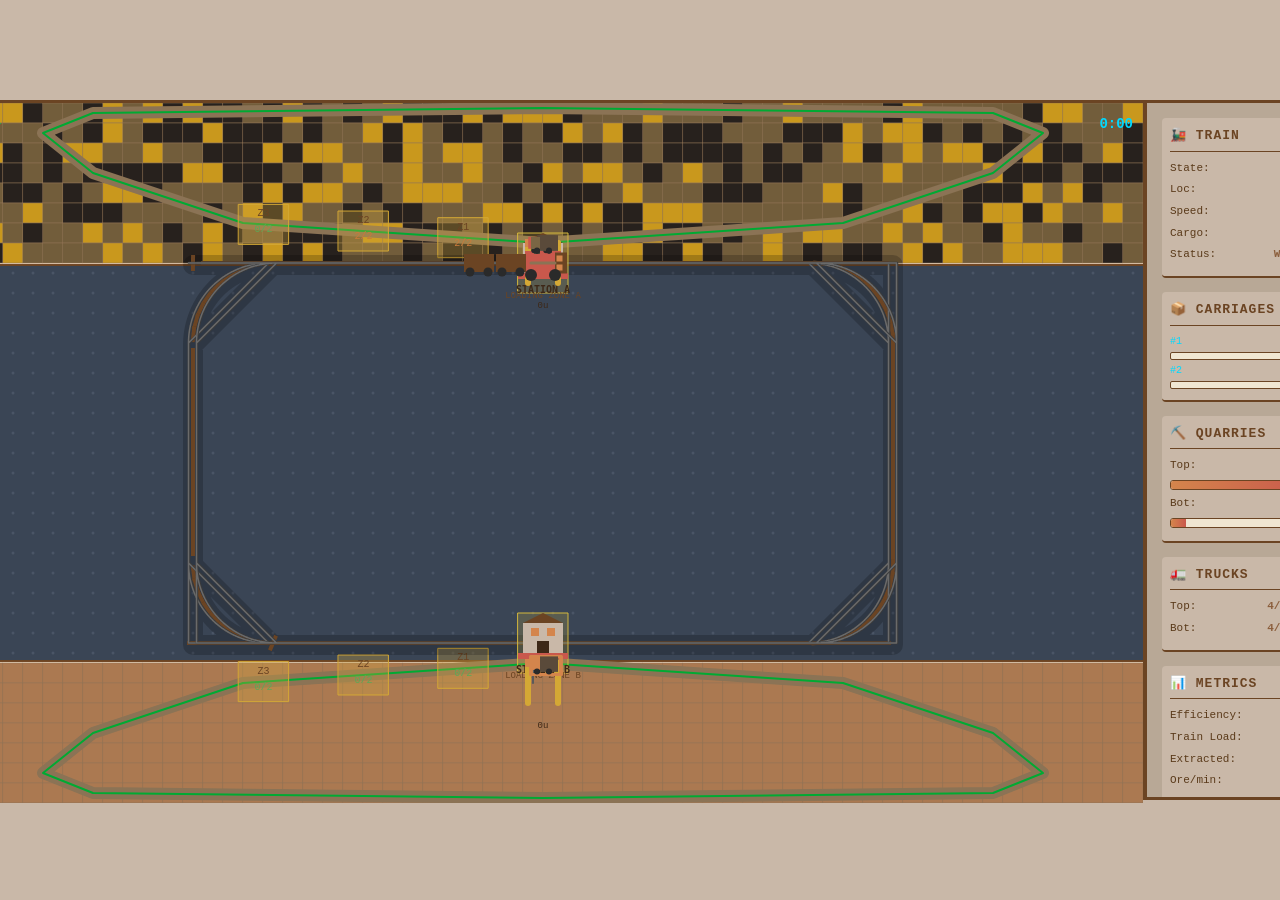
==== functional/index.html @ 56cb56b2 "Fix: Add missing comma in state object (quarryB closure) Fixed syntax error that prevented game from" ====
<!DOCTYPE html>
<html lang="en">
<head>
  <meta charset="UTF-8">
  <meta name="viewport" content="width=device-width, initial-scale=1.0">
  <title>Industrial Mine Simulation — Train & Cargo</title>
  <style>
    * {
      margin: 0;
      padding: 0;
      box-sizing: border-box;
    }

    body {
      font-family: 'Courier New', monospace;
      background: #c9b8a8;
      color: #3d2817;
      overflow: hidden;
      display: flex;
      justify-content: center;
      align-items: center;
      min-height: 100vh;
    }

    #gameContainer {
      display: flex;
      width: 1400px;
      height: 700px;
      background: #b8a896;
      border: 3px solid #6b4423;
    }

    #gameCanvas {
      width: 1200px;
      height: 700px;
      flex: none;
      background: #d4c4b0;
      display: block;
      image-rendering: pixelated;
      image-rendering: crisp-edges;
    }

    #sidebar {
      width: 200px;
      background: #b8a896;
      border-left: 4px solid #6b4423;
      padding: 15px;
      overflow-y: auto;
      font-size: 12px;
      line-height: 1.6;
      color: #3d2817;
      flex: none;
    }

    #sidebar::-webkit-scrollbar {
      width: 8px;
    }

    #sidebar::-webkit-scrollbar-track {
      background: #a89888;
    }

    #sidebar::-webkit-scrollbar-thumb {
      background: #6b4423;
      border-radius: 4px;
    }

    .section {
      margin-bottom: 14px;
      padding-bottom: 10px;
      border-bottom: 2px solid #6b4423;
      background: #c9b8a8;
      padding: 8px;
      border-radius: 4px;
    }

    .section:last-child {
      border-bottom: none;
    }

    .section h3 {
      font-size: 13px;
      font-weight: bold;
      color: #6b4423;
      margin-bottom: 8px;
      text-transform: uppercase;
      letter-spacing: 1px;
      border-bottom: 1px solid #6b4423;
      padding-bottom: 4px;
    }

    .stat-row {
      display: flex;
      justify-content: space-between;
      margin-bottom: 4px;
      font-size: 11px;
    }

    .stat-label {
      color: #5a3a1a;
      flex: 1;
    }

    .stat-value {
      color: #8b5e3c;
      font-weight: bold;
      text-align: right;
      flex: 0 0 70px;
    }

    .progress-bar {
      background: #f0e6d2;
      height: 10px;
      margin: 5px 0;
      border: 1px solid #6b4423;
      overflow: hidden;
      border-radius: 3px;
    }

    .progress-fill {
      height: 100%;
      background: linear-gradient(90deg, #d4854c, #c9584c);
      transition: width 0.1s linear;
    }

    .carriage-bar {
      background: #f0e6d2;
      height: 8px;
      margin: 2px 0;
      border: 1px solid #6b4423;
      overflow: hidden;
      border-radius: 2px;
    }

    .carriage-fill {
      height: 100%;
      background: linear-gradient(90deg, #c9584c, #d4854c);
      transition: width 0.1s linear;
    }
  </style>
</head>
<body>
  <div id="gameContainer">
    <canvas id="gameCanvas"></canvas>
    <div id="sidebar">
      <!-- Train Status Section -->
      <div class="section">
        <h3>🚂 Train</h3>
        <div class="stat-row">
          <span class="stat-label">State:</span>
          <span class="stat-value" id="trainState">DOCKED</span>
        </div>
        <div class="stat-row">
          <span class="stat-label">Loc:</span>
          <span class="stat-value" id="trainLoc">A</span>
        </div>
        <div class="stat-row">
          <span class="stat-label">Speed:</span>
          <span class="stat-value" id="trainSpeed">0</span>
        </div>
        <div class="stat-row">
          <span class="stat-label">Cargo:</span>
          <span class="stat-value" id="trainCargo">0/8</span>
        </div>
        <div class="stat-row">
          <span class="stat-label">Status:</span>
          <span class="stat-value" id="trainStatus">WAITING</span>
        </div>
      </div>

      <!-- Carriages Section -->
      <div class="section">
        <h3>📦 Carriages</h3>
        <div id="carriagesList"></div>
      </div>

      <!-- Quarry Levels Section -->
      <div class="section">
        <h3>⛏️ Quarries</h3>
        <div style="margin-bottom: 4px;">
          <div class="stat-row" style="margin-bottom: 2px;">
            <span class="stat-label">Top:</span>
            <span class="stat-value" id="quarryALevel">100%</span>
          </div>
          <div class="progress-bar">
            <div class="progress-fill" id="quarryABar" style="width: 100%;"></div>
          </div>
        </div>
        <div>
          <div class="stat-row" style="margin-bottom: 2px;">
            <span class="stat-label">Bot:</span>
            <span class="stat-value" id="quarryBLevel">0%</span>
          </div>
          <div class="progress-bar">
            <div class="progress-fill" id="quarryBBar" style="width: 0%;"></div>
          </div>
        </div>
      </div>

      <!-- Truck Status Section -->
      <div class="section">
        <h3>🚛 Trucks</h3>
        <div style="margin-bottom: 4px;">
          <div class="stat-row">
            <span class="stat-label">Top:</span>
            <span class="stat-value" id="trucksAStatus">idle</span>
          </div>
        </div>
        <div>
          <div class="stat-row">
            <span class="stat-label">Bot:</span>
            <span class="stat-value" id="trucksBStatus">idle</span>
          </div>
        </div>
      </div>

      <!-- Metrics Section -->
      <div class="section">
        <h3>📊 Metrics</h3>
        <div class="stat-row">
          <span class="stat-label">Efficiency:</span>
          <span class="stat-value" id="metricsEfficiency">0.0</span>
        </div>
        <div class="stat-row">
          <span class="stat-label">Train Load:</span>
          <span class="stat-value" id="metricsLoadFactor">0%</span>
        </div>
        <div class="stat-row">
          <span class="stat-label">Extracted:</span>
          <span class="stat-value" id="metricsExtracted">0</span>
        </div>
        <div class="stat-row">
          <span class="stat-label">Ore/min:</span>
          <span class="stat-value" id="metricsOreMoved">0</span>
        </div>
        <div class="stat-row">
          <span class="stat-label">Cycles:</span>
          <span class="stat-value" id="metricsCycles">0</span>
        </div>
        <div class="stat-row">
          <span class="stat-label">Time:</span>
          <span class="stat-value" id="metricsTime">0:00</span>
        </div>
      </div>
    </div>
  </div>

  <script>
    /**
     * ========== INDUSTRIAL MINE SIMULATION ==========
     *
     * A sophisticated logistics game simulating ore mining and transport.
     *
     * CORE SYSTEMS:
     * 1. BEHAVIOR TREES: AI for trucks and trains using Selector/Sequence patterns
     * 2. SPATIAL GRID: O(1) proximity queries for ore extraction within radius
     * 3. STATE MACHINE: Cranes manage IDLE→RECEIVING→STAGING→READY→TRANSFERRING states
     * 4. MULTI-ORE: Iron/Coal/Gold with different extraction rates and values
     * 5. SUPPLY CHAIN: Quarry → Truck → Crane → Train → Destination
     * 6. PROGRESSION: Milestones unlock bonuses as ore is extracted
     * 7. METRICS: Real-time efficiency tracking with color-coded feedback
     *
     * GAME LOOP:
     * - Update: spatial grid, train, cranes, trucks, metrics
     * - Physics: movement along roads, state transitions
     * - Render: canvas drawing and UI sidebar
     * - UI: update metrics and status indicators
     *
     * KEY MECHANICS:
     * - Trucks extract ore from within 10-cell radius (proximity)
     * - Cranes batch ore and signal train readiness
     * - Train auto-dispatches when cargo >= target OR dwell time expires
     * - Pullover zones prevent traffic gridlock
     * - Economic metrics show supply chain efficiency
     *
     * REFERENCE:
     * - Behavior trees: http://developers-heaven.net/blog/game-ai-behavior-trees
     * - Transport Tycoon: classic logistics game inspiration
     * - Factorio: supply chain mechanics inspiration
     */

    /* ===== CANVAS SETUP ===== */
    const canvas = document.getElementById('gameCanvas');
    const ctx = canvas.getContext('2d');
    canvas.width = 1200;
    canvas.height = 700;

    /* ===== CONFIGURATION ===== */
    const CONFIG = {
      CANVAS: { width: 1200, height: 700 },
      CELL_SIZE: 20,

      // Track geometry
      TRACK: {
        LEFT: 250,
        RIGHT: 950,
        TOP: 160,
        BOTTOM: 540,
        RADIUS: 80,
        CRUISE_SPEED: 40.0,
        ACCEL_DIST: 120
      },

      // Station positions
      STATIONS: {
        A: { x: 600, y: 160 },
        B: { x: 600, y: 540 }
      },

      // Quarry dimensions (60×8 cells = 480 cells, ~3840 ore total)
      QUARRIES: {
        A: { x: 0, y: 0, cols: 60, rows: 8, cellSize: 20 },
        B: { x: 0, y: 560, cols: 60, rows: 8, cellSize: 20 },
        MAX_ORE: 3840,
        EMPTY_THRESHOLD: 192,  // ~5%
        FULL_THRESHOLD: 3648   // ~95%
      },

      // Crane positions
      CRANES: {
        A: { x: 600, baseY: 140 },
        B: { x: 600, baseY: 560 }
      },

      // Train mechanics
      TRAIN: {
        CARRIAGE_COUNT: 2,
        CARRIAGE_CAPACITY: 4,
        CARRIAGE_SPACING: 32,
        DWELL_TIME: 5.0,
        TARGET_LOAD_CAPACITY: 6,
        MIN_LOADED_TO_DEPART: 1,
        URGENT_LOAD_CAPACITY: 4
      },

      // Truck mechanics
      TRUCKS: {
        SPEED: 28,
        PER_STATION: 4,
        EXTRACTION_RATE: 2.0
      },

      // Ore types
      ORE_TYPES: {
        IRON: { color: '#8b6f47', extractRate: 0.8, value: 1.0, label: 'Iron' },
        COAL: { color: '#3a3a3a', extractRate: 0.6, value: 2.0, label: 'Coal' },
        GOLD: { color: '#d4a835', extractRate: 0.4, value: 5.0, label: 'Gold' }
      },

      // Pullover zones for truck distribution
      PULLOVER_ZONES: {
        A: [
          { dist: 80, capacity: 2, label: '1' },
          { dist: 180, capacity: 2, label: '2' },
          { dist: 280, capacity: 2, label: '3' }
        ],
        B: [
          { dist: 80, capacity: 2, label: '1' },
          { dist: 180, capacity: 2, label: '2' },
          { dist: 280, capacity: 2, label: '3' }
        ]
      }
    };

    // Legacy constant references for backward compatibility
    const CANVAS_W = CONFIG.CANVAS.width;
    const CANVAS_H = CONFIG.CANVAS.height;
    const CELL = CONFIG.CELL_SIZE;
    const TK = CONFIG.TRACK;
    const CRUISE_SPEED = CONFIG.TRACK.CRUISE_SPEED;
    const ACCEL_DIST = CONFIG.TRACK.ACCEL_DIST;
    const STATION_A = CONFIG.STATIONS.A;
    const STATION_B = CONFIG.STATIONS.B;
    const QUARRY_A = CONFIG.QUARRIES.A;
    const QUARRY_B = CONFIG.QUARRIES.B;
    const CRANE_A = CONFIG.CRANES.A;
    const CRANE_B = CONFIG.CRANES.B;
    const CARRIAGE_COUNT = CONFIG.TRAIN.CARRIAGE_COUNT;
    const CARRIAGE_CAPACITY = CONFIG.TRAIN.CARRIAGE_CAPACITY;
    const CARRIAGE_SPACING = CONFIG.TRAIN.CARRIAGE_SPACING;
    const DWELL_TIME = CONFIG.TRAIN.DWELL_TIME;
    const TARGET_LOAD_CAPACITY = CONFIG.TRAIN.TARGET_LOAD_CAPACITY;
    const MIN_LOADED_TO_DEPART = CONFIG.TRAIN.MIN_LOADED_TO_DEPART;
    const URGENT_LOAD_CAPACITY = CONFIG.TRAIN.URGENT_LOAD_CAPACITY;
    const TRUCK_SPEED = CONFIG.TRUCKS.SPEED;
    const TRUCKS_PER_STATION = CONFIG.TRUCKS.PER_STATION;
    const MAX_QUARRY_ORE = CONFIG.QUARRIES.MAX_ORE;
    const EMPTY_THRESHOLD = CONFIG.QUARRIES.EMPTY_THRESHOLD;
    const FULL_THRESHOLD = CONFIG.QUARRIES.FULL_THRESHOLD;
    const ORE_TYPES = CONFIG.ORE_TYPES;
    const PULLOVER_A_ZONES = CONFIG.PULLOVER_ZONES.A;
    const PULLOVER_B_ZONES = CONFIG.PULLOVER_ZONES.B;

    // Road waypoints - Carved naturally through quarries
    // Quarry A spans y: 0-140px, x: 0-1200px (full width)
    // Road A curves left and right through the quarry
    const ROAD_A = [
      // Start at station
      { x: 600, y: 140 },       // Station entrance (above quarry)
      // Left curve through quarry
      { x: 300, y: 120 },       // Curve left, high
      { x: 150, y: 70 },        // Left-center, medium depth
      { x: 100, y: 30 },        // Far left, deep into quarry
      { x: 150, y: 10 },        // Left-bottom corner
      // Across bottom
      { x: 600, y: 5 },         // Center-bottom (deepest point)
      // Right curve through quarry
      { x: 1050, y: 10 },       // Right-bottom corner
      { x: 1100, y: 30 },       // Far right, deep into quarry
      { x: 1050, y: 70 },       // Right-center, medium depth
      { x: 900, y: 120 },       // Curve right, high
      // Back to station
      { x: 600, y: 140 }        // Station exit
    ];

    // Quarry B spans y: 560-700px, x: 0-1200px (full width) - mirror of Road A
    const ROAD_B = [
      // Start at station
      { x: 600, y: 560 },       // Station entrance (above quarry)
      // Left curve through quarry
      { x: 300, y: 580 },       // Curve left, near top
      { x: 150, y: 630 },       // Left-center, medium depth
      { x: 100, y: 670 },       // Far left, deep into quarry
      { x: 150, y: 690 },       // Left-bottom corner
      // Across bottom
      { x: 600, y: 695 },       // Center-bottom (deepest point)
      // Right curve through quarry
      { x: 1050, y: 690 },      // Right-bottom corner
      { x: 1100, y: 670 },      // Far right, deep into quarry
      { x: 1050, y: 630 },      // Right-center, medium depth
      { x: 900, y: 580 },       // Curve right, near top
      // Back to station
      { x: 600, y: 560 }        // Station exit
    ];

    /* ===== PATH SYSTEM ===== */
    let PATH_WAYPOINTS = [];
    let PATH_CUMULATIVE = [];
    let PATH_LENGTH = 0;
    let STATION_A_DIST = 0;
    let STATION_B_DIST = 0;

    function buildPath() {
      PATH_WAYPOINTS = [];

      // 8 segments of the oval

      // Top straight: left to right, y = TK.TOP
      for (let x = TK.LEFT; x <= TK.RIGHT; x += 1) {
        PATH_WAYPOINTS.push({ x, y: TK.TOP });
      }

      // Top-right arc: center at (TK.RIGHT - TK.RADIUS, TK.TOP + TK.RADIUS)
      const arcTR = { cx: TK.RIGHT - TK.RADIUS, cy: TK.TOP + TK.RADIUS };
      for (let angle = 0; angle <= Math.PI / 2; angle += 0.01) {
        const x = arcTR.cx + TK.RADIUS * Math.cos(angle);
        const y = arcTR.cy - TK.RADIUS * Math.sin(angle);
        PATH_WAYPOINTS.push({ x, y });
      }

      // Right straight: top to bottom, x = TK.RIGHT
      for (let y = TK.TOP + TK.RADIUS; y <= TK.BOTTOM - TK.RADIUS; y += 1) {
        PATH_WAYPOINTS.push({ x: TK.RIGHT, y });
      }

      // Bottom-right arc: center at (TK.RIGHT - TK.RADIUS, TK.BOTTOM - TK.RADIUS)
      const arcBR = { cx: TK.RIGHT - TK.RADIUS, cy: TK.BOTTOM - TK.RADIUS };
      for (let angle = 0; angle <= Math.PI / 2; angle += 0.01) {
        const x = arcBR.cx + TK.RADIUS * Math.sin(angle);
        const y = arcBR.cy + TK.RADIUS * Math.cos(angle);
        PATH_WAYPOINTS.push({ x, y });
      }

      // Bottom straight: right to left, y = TK.BOTTOM
      for (let x = TK.RIGHT; x >= TK.LEFT; x -= 1) {
        PATH_WAYPOINTS.push({ x, y: TK.BOTTOM });
      }

      // Bottom-left arc: center at (TK.LEFT + TK.RADIUS, TK.BOTTOM - TK.RADIUS)
      const arcBL = { cx: TK.LEFT + TK.RADIUS, cy: TK.BOTTOM - TK.RADIUS };
      for (let angle = 0; angle <= Math.PI / 2; angle += 0.01) {
        const x = arcBL.cx - TK.RADIUS * Math.cos(angle);
        const y = arcBL.cy + TK.RADIUS * Math.sin(angle);
        PATH_WAYPOINTS.push({ x, y });
      }

      // Left straight: bottom to top, x = TK.LEFT
      for (let y = TK.BOTTOM - TK.RADIUS; y >= TK.TOP + TK.RADIUS; y -= 1) {
        PATH_WAYPOINTS.push({ x: TK.LEFT, y });
      }

      // Top-left arc: center at (TK.LEFT + TK.RADIUS, TK.TOP + TK.RADIUS)
      const arcTL = { cx: TK.LEFT + TK.RADIUS, cy: TK.TOP + TK.RADIUS };
      for (let angle = 0; angle <= Math.PI / 2; angle += 0.01) {
        const x = arcTL.cx - TK.RADIUS * Math.sin(angle);
        const y = arcTL.cy - TK.RADIUS * Math.cos(angle);
        PATH_WAYPOINTS.push({ x, y });
      }

      // Compute cumulative distances
      PATH_CUMULATIVE = [0];
      for (let i = 1; i < PATH_WAYPOINTS.length; i++) {
        const p1 = PATH_WAYPOINTS[i - 1];
        const p2 = PATH_WAYPOINTS[i];
        const dx = p2.x - p1.x;
        const dy = p2.y - p1.y;
        const dist = Math.sqrt(dx * dx + dy * dy);
        PATH_CUMULATIVE.push(PATH_CUMULATIVE[i - 1] + dist);
      }
      PATH_LENGTH = PATH_CUMULATIVE[PATH_CUMULATIVE.length - 1];

      // Find station distances on path
      let minDistA = Infinity, minDistB = Infinity;
      for (let i = 0; i < PATH_WAYPOINTS.length; i++) {
        const p = PATH_WAYPOINTS[i];
        const d = Math.sqrt((p.x - STATION_A.x) ** 2 + (p.y - STATION_A.y) ** 2);
        if (d < minDistA) {
          minDistA = d;
          STATION_A_DIST = PATH_CUMULATIVE[i];
        }
      }
      for (let i = 0; i < PATH_WAYPOINTS.length; i++) {
        const p = PATH_WAYPOINTS[i];
        const d = Math.sqrt((p.x - STATION_B.x) ** 2 + (p.y - STATION_B.y) ** 2);
        if (d < minDistB) {
          minDistB = d;
          STATION_B_DIST = PATH_CUMULATIVE[i];
        }
      }
    }

    function posAtDist(d) {
      d = wrapDist(d);
      if (PATH_CUMULATIVE.length === 0) return { x: 0, y: 0 };

      // Binary search
      let left = 0, right = PATH_CUMULATIVE.length - 1;
      while (left < right) {
        const mid = Math.floor((left + right) / 2);
        if (PATH_CUMULATIVE[mid] < d) {
          left = mid + 1;
        } else {
          right = mid;
        }
      }

      if (left === 0) return PATH_WAYPOINTS[0];
      if (left >= PATH_CUMULATIVE.length) return PATH_WAYPOINTS[PATH_WAYPOINTS.length - 1];

      const i1 = left - 1;
      const i2 = left;
      const d1 = PATH_CUMULATIVE[i1];
      const d2 = PATH_CUMULATIVE[i2];

      if (d2 === d1) return PATH_WAYPOINTS[i1];

      const t = (d - d1) / (d2 - d1);
      const p1 = PATH_WAYPOINTS[i1];
      const p2 = PATH_WAYPOINTS[i2];

      return {
        x: p1.x + t * (p2.x - p1.x),
        y: p1.y + t * (p2.y - p1.y)
      };
    }

    function angleAtDist(d) {
      const delta = 0.5;
      const p1 = posAtDist(d - delta);
      const p2 = posAtDist(d + delta);
      return Math.atan2(p2.y - p1.y, p2.x - p1.x);
    }

    function wrapDist(d) {
      if (PATH_LENGTH === 0) return 0;
      return ((d % PATH_LENGTH) + PATH_LENGTH) % PATH_LENGTH;
    }

    /* ===== BEHAVIOR TREE SYSTEM ===== */
    const BehaviorStatus = { SUCCESS: 'SUCCESS', FAILURE: 'FAILURE', RUNNING: 'RUNNING' };

    /**
     * Base behavior node - all tree nodes inherit from this
     * @class BehaviorNode
     */
    class BehaviorNode {
      tick(entity, dt) {
        throw new Error('tick() must be implemented by subclass');
      }
    }

    /**
     * Selector: runs children until one returns SUCCESS
     * Returns FAILURE only if all children fail
     */
    class Selector extends BehaviorNode {
      constructor(children = []) {
        super();
        this.children = children;
      }

      tick(entity, dt) {
        for (const child of this.children) {
          const status = child.tick(entity, dt);
          if (status === BehaviorStatus.SUCCESS || status === BehaviorStatus.RUNNING) {
            return status;
          }
        }
        return BehaviorStatus.FAILURE;
      }
    }

    /**
     * Sequence: runs children in order until one returns FAILURE
     * Returns SUCCESS only if all children succeed
     */
    class Sequence extends BehaviorNode {
      constructor(children = []) {
        super();
        this.children = children;
      }

      tick(entity, dt) {
        for (const child of this.children) {
          const status = child.tick(entity, dt);
          if (status !== BehaviorStatus.SUCCESS) {
            return status;
          }
        }
        return BehaviorStatus.SUCCESS;
      }
    }

    /**
     * Condition node: tests a predicate function
     * Returns SUCCESS if predicate is true, FAILURE otherwise
     */
    class Condition extends BehaviorNode {
      constructor(predicate) {
        super();
        this.predicate = predicate;
      }

      tick(entity, dt) {
        return this.predicate(entity, dt) ? BehaviorStatus.SUCCESS : BehaviorStatus.FAILURE;
      }
    }

    /**
     * Action node: performs an action and returns its result
     */
    class Action extends BehaviorNode {
      constructor(action) {
        super();
        this.action = action;
      }

      tick(entity, dt) {
        return this.action(entity, dt);
      }
    }

    /* ===== SPATIAL GRID SYSTEM ===== */
    class SpatialGrid {
      constructor(cellSize = 40) {
        this.cellSize = cellSize;
        this.cellsX = Math.ceil(CANVAS_W / cellSize);
        this.cellsY = Math.ceil(CANVAS_H / cellSize);
        this.cells = Array(this.cellsX).fill(null).map(() => Array(this.cellsY).fill(null).map(() => ({
          trucks: [],
          ore: []
        })));
      }

      getCellCoords(x, y) {
        const cx = Math.floor(x / this.cellSize);
        const cy = Math.floor(y / this.cellSize);
        return {
          cx: Math.max(0, Math.min(cx, this.cellsX - 1)),
          cy: Math.max(0, Math.min(cy, this.cellsY - 1))
        };
      }

      addTruck(truck) {
        const { cx, cy } = this.getCellCoords(truck.x, truck.y);
        if (!this.cells[cx][cy].trucks.includes(truck)) {
          this.cells[cx][cy].trucks.push(truck);
        }
      }

      queryRadius(x, y, radius) {
        const radiusCells = Math.ceil(radius / this.cellSize);
        const { cx, cy } = this.getCellCoords(x, y);
        const nearby = [];

        for (let dx = -radiusCells; dx <= radiusCells; dx++) {
          for (let dy = -radiusCells; dy <= radiusCells; dy++) {
            const nx = cx + dx;
            const ny = cy + dy;
            if (nx >= 0 && nx < this.cellsX && ny >= 0 && ny < this.cellsY) {
              nearby.push(...this.cells[nx][ny].trucks);
            }
          }
        }

        return nearby;
      }

      update(trucks) {
        // Clear and rebuild grid
        for (let x = 0; x < this.cellsX; x++) {
          for (let y = 0; y < this.cellsY; y++) {
            this.cells[x][y].trucks = [];
          }
        }

        // Add all trucks to grid
        for (const truck of trucks) {
          this.addTruck(truck);
        }
      }
    }

    const spatialGrid = new SpatialGrid(40);

    /* ===== STATE OBJECT ===== */
    const state = {
      train: {
        dist: 0,
        speed: 0,
        phase: 'DOCKED',
        dwellTimer: DWELL_TIME,
        atStation: 'A',
        lastStation: 'A',
        lastStationDist: 0,
        carriages: Array.from({ length: CARRIAGE_COUNT }, () => ({ ore: 0.0 }))
      },
      craneA: {
        ore: 0.0,
        state: 'IDLE',           // IDLE, RECEIVING, STAGING, READY, TRANSFERRING, EMPTY
        capacity: 50,             // Max ore the crane can hold
        transferRate: 3,          // Units per second from truck
        readyThreshold: 15,       // Min ore to broadcast READY
        stagedTime: 0,            // Time ore has been in staging
        maxStageTime: 5           // Broadcast READY after this time
      },
      craneB: {
        ore: 0.0,
        state: 'IDLE',
        capacity: 50,
        transferRate: 3,
        readyThreshold: 15,
        stagedTime: 0,
        maxStageTime: 5
      },
      quarryA: {
        iron: new Float32Array(480),
        coal: new Float32Array(480),
        gold: new Float32Array(480)
      },
      quarryB: {
        iron: new Float32Array(480),
        coal: new Float32Array(480),
        gold: new Float32Array(480)
      },
      quarryAFlash: 0,  // Flash timer for quarry A
      quarryBFlash: 0,  // Flash timer for quarry B
      lastQuarryATotal: 0,  // Track previous fill state
      lastQuarryBTotal: 0,  // Track previous fill state
      trucks: [],
      isReversed: false,
      stats: {
        oreMoved: 0.0,
        cycleCount: 0,
        totalTime: 0.0,
        oreExtracted: 0.0,     // Total ore extracted from quarries
        blocksPerSecond: 0.0,  // Efficiency: ore moved per second
        trainLoadFactor: 0.0,  // Avg cargo / max capacity
        craneQueueTime: 0.0    // Avg wait time for crane access
      },
      progression: {
        milestonesHit: 0,      // Number of unlocked milestones
        speedBonus: 1.0,       // Truck speed multiplier
        capacityBonus: 1.0     // Crane capacity multiplier
      }
    };

    // Initialize quarries: A full with mixed ore types, B empty
    // Mixed ore distribution: 40% iron, 35% coal, 25% gold
    for (let i = 0; i < 480; i++) {
      const rand = Math.random();
      const fullAmount = 7 + Math.random() * 1;
      const emptyAmount = 0 + Math.random() * 0.5;

      if (rand < 0.4) {
        state.quarryA.iron[i] = fullAmount;
      } else if (rand < 0.75) {
        state.quarryA.coal[i] = fullAmount;
      } else {
        state.quarryA.gold[i] = fullAmount;
      }

      // B stays empty initially
      state.quarryB.iron[i] = emptyAmount;
      state.quarryB.coal[i] = emptyAmount;
      state.quarryB.gold[i] = emptyAmount;
    }

    /* ===== BEHAVIOR TREE BUILDERS ===== */

    /**
     * Build truck behavior tree
     * Trucks follow: Idle → Quarry (extract ore) → Crane (deposit)
     */
    function buildTruckBehaviorTree() {
      return new Sequence([
        // Check if truck should be active
        new Condition((truck, dt) => {
          // If reversed and on side B, or not reversed and on side A, should go to quarry
          if ((!state.isReversed && truck.side === 'A') || (state.isReversed && truck.side === 'B')) {
            return true;
          }
          if ((!state.isReversed && truck.side === 'B') || (state.isReversed && truck.side === 'A')) {
            return true;
          }
          return false;
        }),
        // Main truck activity
        new Selector([
          // If idle, determine phase
          new Sequence([
            new Condition((truck) => truck.phase === 'IDLE'),
            new Action((truck) => {
              if ((!state.isReversed && truck.side === 'A') || (state.isReversed && truck.side === 'B')) {
                truck.phase = 'TO_QUARRY';
              } else {
                truck.phase = 'TO_CRANE';
              }
              return BehaviorStatus.SUCCESS;
            })
          ]),
          // If going to quarry
          new Sequence([
            new Condition((truck) => truck.phase === 'TO_QUARRY'),
            new Action((truck, dt) => updateTruckToQuarry(truck, dt))
          ]),
          // If at quarry (loading)
          new Sequence([
            new Condition((truck) => truck.phase === 'AT_QUARRY'),
            new Action((truck, dt) => updateTruckAtQuarry(truck, dt))
          ]),
          // If going to crane
          new Sequence([
            new Condition((truck) => truck.phase === 'TO_CRANE'),
            new Action((truck, dt) => updateTruckToCrane(truck, dt))
          ]),
          // If at crane (unloading)
          new Sequence([
            new Condition((truck) => truck.phase === 'AT_CRANE'),
            new Action((truck, dt) => updateTruckAtCrane(truck, dt))
          ]),
          // If at pullover (waiting)
          new Sequence([
            new Condition((truck) => truck.phase === 'AT_PULLOVER'),
            new Action((truck, dt) => updateTruckAtPullover(truck, dt))
          ])
        ])
      ]);
    }

    /**
     * Build train behavior tree
     * Train follows: Docked (loading) → Depart → Transit → Arrive → Dock
     */
    function buildTrainBehaviorTree() {
      return new Sequence([
        new Selector([
          // If docked, check if should depart
          new Sequence([
            new Condition((train) => train.phase === 'DOCKED'),
            new Selector([
              // Check dispatch conditions
              new Sequence([
                new Condition((train) => canTrainDispatch()),
                new Action((train) => {
                  train.phase = 'ACCEL';
                  return BehaviorStatus.SUCCESS;
                })
              ]),
              // Otherwise stay docked
              new Action((train) => BehaviorStatus.SUCCESS)
            ])
          ]),
          // If in transit, update position
          new Sequence([
            new Condition((train) => ['ACCEL', 'CRUISE', 'DECEL'].includes(train.phase)),
            new Action((train, dt) => updateTrainMovement(train, dt))
          ])
        ])
      ]);
    }

    // Truck colors - warm earthy, retro palette
    const TRUCK_COLORS = [
      '#c9584c',  // rusty red
      '#d4854c',  // warm orange-brown
      '#cc8844',  // burnt orange
      '#7a6644',  // muted brown
      '#5a5a5a',  // gray
      '#8b5e3c'   // tan-brown
    ];

    // Build behavior trees (shared for all trucks of same type)
    const truckBehaviorTree = buildTruckBehaviorTree();
    const trainBehaviorTree = buildTrainBehaviorTree();

    // Initialize trucks with unique colors and behavior trees
    for (let i = 0; i < TRUCKS_PER_STATION; i++) {
      state.trucks.push({
        side: 'A',
        phase: 'IDLE',
        roadDist: 0,
        ore: 0.0,
        waitTimer: 0,
        x: ROAD_A[0].x,
        y: ROAD_A[0].y,
        colorIdx: i,
        bobbleTime: 0,
        behaviorTree: truckBehaviorTree,
        pulloverZoneIdx: -1,       // Current zone index (-1 = none)
        targetCellIdx: -1,         // Ore cell being extracted from
        cargoType: 'IRON'          // Type of ore being carried
      });
    }
    for (let i = 0; i < TRUCKS_PER_STATION; i++) {
      state.trucks.push({
        side: 'B',
        phase: 'IDLE',
        roadDist: 0,
        ore: 0.0,
        waitTimer: 0,
        x: ROAD_B[0].x,
        y: ROAD_B[0].y,
        colorIdx: (i + TRUCKS_PER_STATION) % TRUCK_COLORS.length,
        bobbleTime: 0,
        behaviorTree: truckBehaviorTree,
        pulloverZoneIdx: -1,       // Current zone index (-1 = none)
        targetCellIdx: -1,         // Ore cell being extracted from
        cargoType: 'IRON'          // Type of ore being carried
      });
    }

    // Add behavior tree to train
    state.train.behaviorTree = trainBehaviorTree;

    /* ===== TRAIN MOVEMENT ===== */
    function updateTrain(dt) {
      // Execute behavior tree for train
      state.train.behaviorTree.tick(state.train, dt);
    }

    /* ===== CRANE OPERATIONS ===== */
    function updateCranes(dt) {
      const train = state.train;

      if (train.atStation === 'A') {
        // At station A: load craneA ore into train
        transferCraneToTrain(state.craneA, train, dt);
      } else if (train.atStation === 'B') {
        // At station B: unload train carriages into craneB
        const UNLOAD_RATE = 4.0;
        const delta = UNLOAD_RATE * dt;

        for (let i = 0; i < CARRIAGE_COUNT; i++) {
          if (train.carriages[i].ore <= 0) break;
          const space = state.craneB.capacity - state.craneB.ore;
          const xfer = Math.min(train.carriages[i].ore, space, delta);
          train.carriages[i].ore -= xfer;
          state.craneB.ore += xfer;
          state.stats.oreMoved += xfer;
        }
        updateCraneState(state.craneB, dt);
      }

      // Always update crane states for visual feedback
      updateCraneState(state.craneA, dt);
      updateCraneState(state.craneB, dt);
    }

    /* ===== QUARRY HELPERS ===== */
    function quarryTotal(q) {
      if (!q.iron) {
        // Legacy single-array format (shouldn't happen now)
        return Array.from(q).reduce((s, h) => s + h, 0);
      }
      // Multi-ore format
      const iron = Array.from(q.iron).reduce((s, h) => s + h, 0);
      const coal = Array.from(q.coal).reduce((s, h) => s + h, 0);
      const gold = Array.from(q.gold).reduce((s, h) => s + h, 0);
      return iron + coal + gold;
    }

    /**
     * Get total ore by type for a quarry
     */
    function quarryTotalByType(q, type) {
      if (!q[type]) return 0;
      return Array.from(q[type]).reduce((s, h) => s + h, 0);
    }

    /**
     * Find nearest ore cell to truck position using proximity (multi-ore aware)
     * @param {Object} quarry - quarry object with iron/coal/gold arrays
     * @param {Object} quarryDef - quarry definition with cols/rows
     * @param {number} truckX - truck world x position
     * @param {number} truckY - truck world y position
     * @param {number} radiusCells - search radius in cells (default 10)
     * @returns {Object} {cellIdx, oreType} or {cellIdx: -1} if none found
     */
    function findNearestOreCell(quarry, quarryDef, truckX, truckY, radiusCells = 10) {
      // Convert truck world position to quarry grid coordinates
      const relX = truckX - quarryDef.x;
      const relY = truckY - quarryDef.y;
      const truckCol = Math.floor(relX / quarryDef.cellSize);
      const truckRow = Math.floor(relY / quarryDef.cellSize);

      let bestIdx = -1;
      let bestDist = Infinity;
      let bestOre = -1;
      let bestType = 'IRON';

      // Search radius around truck for any ore
      for (let r = 0; r < quarryDef.rows; r++) {
        for (let c = 0; c < quarryDef.cols; c++) {
          const distX = c - truckCol;
          const distY = r - truckRow;
          const dist = Math.sqrt(distX * distX + distY * distY);

          if (dist <= radiusCells) {
            const idx = r * quarryDef.cols + c;
            // Check all ore types
            for (const [type, value] of Object.entries(quarry)) {
              const ore = value[idx];
              // Prefer valuable ores (gold > coal > iron), then highest amount
              const typeValue = type === 'GOLD' ? 3 : (type === 'COAL' ? 2 : 1);
              const score = ore * typeValue; // Score = amount * type-value
              const bestScore = bestOre * (bestType === 'GOLD' ? 3 : (bestType === 'COAL' ? 2 : 1));

              if (ore > 0 && (score > bestScore || (score === bestScore && dist < bestDist))) {
                bestIdx = idx;
                bestDist = dist;
                bestOre = ore;
                bestType = type;
              }
            }
          }
        }
      }

      return { cellIdx: bestIdx, oreType: bestType };
    }

    /**
     * Remove ore from specific cell index and type
     * @param {Object} quarry - quarry object with iron/coal/gold arrays
     * @param {number} cellIdx - cell index to extract from
     * @param {string} oreType - type of ore (IRON, COAL, GOLD)
     * @param {number} amount - amount to extract
     * @returns {number} actual amount extracted
     */
    function removeOreFromCell(quarry, cellIdx, oreType, amount) {
      if (cellIdx < 0 || !quarry[oreType] || cellIdx >= quarry[oreType].length || quarry[oreType][cellIdx] <= 0) {
        return 0;
      }
      const xfer = Math.min(quarry[oreType][cellIdx], amount);
      quarry[oreType][cellIdx] -= xfer;
      return xfer;
    }

    function removeOreFromQuarry(q, amount, type = 'IRON') {
      if (!q[type]) return 0;
      let remaining = amount;
      // Remove from tallest cells first for this ore type
      for (let iter = 0; iter < 10 && remaining > 0; iter++) {
        let maxIdx = -1, maxH = -1;
        for (let i = 0; i < q[type].length; i++) {
          if (q[type][i] > maxH) {
            maxH = q[type][i];
            maxIdx = i;
          }
        }
        if (maxIdx === -1) break;
        const xfer = Math.min(q[type][maxIdx], remaining);
        q[type][maxIdx] -= xfer;
        remaining -= xfer;
      }
      return amount - remaining;
    }

    function depositOreToQuarry(q, amount, type = 'IRON') {
      if (!q[type]) return 0;
      let remaining = amount;
      // Deposit to lowest cells first for this ore type
      for (let iter = 0; iter < 10 && remaining > 0; iter++) {
        let minIdx = -1, minH = Infinity;
        for (let i = 0; i < q[type].length; i++) {
          if (q[type][i] < minH && q[type][i] < 8) {
            minH = q[type][i];
            minIdx = i;
          }
        }
        if (minIdx === -1) break;
        const space = Math.min(8 - q[type][minIdx], remaining);
        q[type][minIdx] += space;
        remaining -= space;
      }
      return amount - remaining;
    }

    /* ===== PULLOVER ZONE MANAGEMENT ===== */

    /**
     * Find best available pullover zone for a truck
     * Returns zone index with available capacity, or -1 if full
     */
    function findBestPulloverZone(truck) {
      const zones = truck.side === 'A' ? PULLOVER_A_ZONES : PULLOVER_B_ZONES;
      let bestIdx = -1;

      for (let i = 0; i < zones.length; i++) {
        const zone = zones[i];
        // Count trucks already in this zone
        let occupancy = 0;
        for (const other of state.trucks) {
          if (other !== truck && other.side === truck.side && other.pulloverZoneIdx === i) {
            occupancy++;
          }
        }

        if (occupancy < zone.capacity) {
          // Prefer the closest available zone
          if (bestIdx === -1 || i < bestIdx) {
            bestIdx = i;
            break; // Take first available zone
          }
        }
      }

      return bestIdx;
    }

    /**
     * Get pullover zone target distance for a truck
     */
    function getPulloverZoneDist(truck, zoneIdx) {
      const zones = truck.side === 'A' ? PULLOVER_A_ZONES : PULLOVER_B_ZONES;
      if (zoneIdx < 0 || zoneIdx >= zones.length) return 0;
      return zones[zoneIdx].dist;
    }

    /* ===== TRUCK BEHAVIOR ACTION HANDLERS ===== */
    // These functions are called by the behavior tree during truck updates

    function updateTruckToQuarry(truck, dt) {
      const road = truck.side === 'A' ? ROAD_A : ROAD_B;
      const roadLen = roadLength(road);

      // First time going to quarry? Assign a pullover zone
      if (truck.pulloverZoneIdx === -1) {
        truck.pulloverZoneIdx = findBestPulloverZone(truck);
        if (truck.pulloverZoneIdx === -1) {
          // No zones available, wait at current position
          truck.pulloverZoneIdx = 0; // Default to first zone
        }
      }

      const targetDist = getPulloverZoneDist(truck, truck.pulloverZoneIdx);

      // Advanced collision avoidance
      let trucksAhead = 0;
      let closestDist = Infinity;
      for (const other of state.trucks) {
        if (other === truck || other.side !== truck.side) continue;
        const dist = other.roadDist - truck.roadDist;
        if ((other.phase === 'AT_QUARRY' || other.phase === 'TO_QUARRY') && dist > 0) {
          trucksAhead++;
          closestDist = Math.min(closestDist, dist);
        }
      }

      const safeDistance = 80 + (trucksAhead * 20);

      if (closestDist < safeDistance && closestDist !== Infinity) {
        truck.phase = 'AT_PULLOVER';
        truck.pulloverTarget = Math.min(truck.roadDist + 100, targetDist);
        truck.waitTimer = 0;
      } else {
        truck.roadDist += TRUCK_SPEED * dt;
        if (truck.roadDist >= targetDist) {
          truck.roadDist = targetDist;
          truck.phase = 'AT_QUARRY';
          truck.waitTimer = 1.5;
        }
      }

      const pos = roadPosAtDist(road, truck.roadDist);
      truck.x = pos.x;
      truck.y = pos.y;
      return BehaviorStatus.RUNNING;
    }

    function updateTruckAtQuarry(truck, dt) {
      const road = truck.side === 'A' ? ROAD_A : ROAD_B;
      truck.waitTimer -= dt;
      truck.bobbleTime += dt;

      if (truck.waitTimer <= 0) {
        // Use proximity-based extraction instead of global removal
        const quarry = truck.side === 'A' ? state.quarryA : state.quarryB;
        const quarryDef = truck.side === 'A' ? QUARRY_A : QUARRY_B;

        // Find nearest ore cell within 10-cell radius (multi-ore aware)
        const result = findNearestOreCell(quarry, quarryDef, truck.x, truck.y, 10);

        if (result.cellIdx >= 0) {
          // Extract from that specific cell
          const extractAmount = 2.0;
          truck.ore = removeOreFromCell(quarry, result.cellIdx, result.oreType, extractAmount);
          truck.cargoType = result.oreType;
          truck.targetCellIdx = result.cellIdx;
        } else {
          // No ore nearby, try each type as fallback
          let extracted = false;
          for (const type of ['GOLD', 'COAL', 'IRON']) {
            for (let iter = 0; iter < 3; iter++) {
              let maxIdx = -1, maxH = -1;
              for (let i = 0; i < quarry[type].length; i++) {
                if (quarry[type][i] > maxH) {
                  maxH = quarry[type][i];
                  maxIdx = i;
                }
              }
              if (maxIdx !== -1) {
                truck.ore = removeOreFromCell(quarry, maxIdx, type, 2.0);
                truck.cargoType = type;
                truck.targetCellIdx = -1;
                extracted = true;
                break;
              }
            }
            if (extracted) break;
          }
        }

        truck.phase = 'TO_CRANE';
        truck.bobbleTime = 0;
      }

      const pos = roadPosAtDist(road, truck.roadDist);
      truck.x = pos.x;
      truck.y = pos.y;
      return BehaviorStatus.RUNNING;
    }

    function updateTruckToCrane(truck, dt) {
      const road = truck.side === 'A' ? ROAD_A : ROAD_B;
      truck.roadDist -= TRUCK_SPEED * dt;

      if (truck.roadDist <= 0) {
        truck.roadDist = 0;
        truck.phase = 'AT_CRANE';
        truck.waitTimer = 1.0;
      }

      const pos = roadPosAtDist(road, truck.roadDist);
      truck.x = pos.x;
      truck.y = pos.y;
      return BehaviorStatus.RUNNING;
    }

    function updateTruckAtCrane(truck, dt) {
      const road = truck.side === 'A' ? ROAD_A : ROAD_B;
      truck.waitTimer -= dt;
      truck.bobbleTime += dt;

      if (truck.waitTimer <= 0) {
        const crane = truck.side === 'A' ? state.craneA : state.craneB;
        transferTruckToCrane(truck, crane, dt);

        if (truck.ore <= 0) {
          truck.phase = 'IDLE';
          truck.bobbleTime = 0;
          truck.pulloverZoneIdx = -1; // Reset zone for next trip
        }
      }

      const pos = roadPosAtDist(road, truck.roadDist);
      truck.x = pos.x;
      truck.y = pos.y;
      return BehaviorStatus.RUNNING;
    }

    function updateTruckAtPullover(truck, dt) {
      const road = truck.side === 'A' ? ROAD_A : ROAD_B;

      let quarryOccupied = false;
      for (const other of state.trucks) {
        if (other === truck || other.side !== truck.side) continue;
        if (other.phase === 'AT_QUARRY') {
          quarryOccupied = true;
          break;
        }
      }

      if (!quarryOccupied) {
        truck.phase = 'TO_QUARRY';
      }

      const pos = roadPosAtDist(road, truck.roadDist);
      truck.x = pos.x;
      truck.y = pos.y;
      return BehaviorStatus.RUNNING;
    }

    /* ===== TRAIN BEHAVIOR ACTION HANDLERS ===== */

    function canTrainDispatch() {
      const train = state.train;
      if (train.phase !== 'DOCKED') return false;

      // Calculate total cargo loaded
      let cargoLoaded = 0;
      for (let i = 0; i < CARRIAGE_COUNT; i++) {
        cargoLoaded += train.carriages[i].ore;
      }

      const maxCapacity = CARRIAGE_COUNT * CARRIAGE_CAPACITY;  // 8 blocks max
      const crane = (train.atStation === 'A') ? state.craneA : state.craneB;

      // Smart dispatch rules:
      // 1. If max dwell time expired, depart regardless
      if (train.dwellTimer <= 0) return true;

      // 2. If cargo >= target capacity, depart
      if (cargoLoaded >= TARGET_LOAD_CAPACITY) return true;

      // 3. If crane is READY and cargo >= urgent threshold, depart sooner
      if (craneReadyToLoadTrain(crane) && cargoLoaded >= URGENT_LOAD_CAPACITY) return true;

      // 4. Never leave with nothing if anything is coming
      if (cargoLoaded < MIN_LOADED_TO_DEPART && crane.ore > 0) return false;

      return false;
    }

    function updateTrainMovement(train, dt) {
      if (train.phase === 'DOCKED') {
        train.dwellTimer -= dt;
        // Auto-dispatch when conditions are met
        if (canTrainDispatch()) {
          train.phase = 'ACCEL';
        }
        return BehaviorStatus.RUNNING;
      }

      train.dist = wrapDist(train.dist + train.speed * dt);

      const nextStDist = (train.atStation === 'A') ? STATION_B_DIST : STATION_A_DIST;
      const distFromLast = wrapDist(train.dist - train.lastStationDist);
      const distToNext = wrapDist(nextStDist - train.dist);

      if (train.phase === 'ACCEL') {
        const t = Math.min(distFromLast / ACCEL_DIST, 1);
        train.speed = CRUISE_SPEED * t;
        if (t >= 1) train.phase = 'CRUISE';
      }

      if (train.phase === 'CRUISE') {
        train.speed = CRUISE_SPEED;
        if (distToNext <= ACCEL_DIST) train.phase = 'DECEL';
      }

      if (train.phase === 'DECEL') {
        const t = Math.max(distToNext / ACCEL_DIST, 0);
        train.speed = CRUISE_SPEED * t;
        if (distToNext <= 6) {
          train.dist = nextStDist;
          train.speed = 0;
          train.phase = 'DOCKED';
          train.dwellTimer = DWELL_TIME;
          train.lastStation = train.atStation;
          train.atStation = (train.atStation === 'A') ? 'B' : 'A';
          train.lastStationDist = nextStDist;
        }
      }

      return BehaviorStatus.RUNNING;
    }

    /* ===== CRANE STATE MANAGEMENT ===== */

    /**
     * Check if crane can receive ore from a truck
     */
    function canCraneReceiveTruck(crane) {
      return crane.state !== 'EMPTY' && crane.ore < crane.capacity;
    }

    /**
     * Check if crane has enough ore to signal train
     */
    function craneReadyToLoadTrain(crane) {
      return crane.state === 'READY' && crane.ore >= 1;
    }

    /**
     * Update crane state machine based on ore levels and time
     */
    function updateCraneState(crane, dt) {
      crane.stagedTime += dt;

      // State transitions
      if (crane.ore <= 0) {
        crane.state = 'EMPTY';
      } else if (crane.state === 'IDLE' && crane.ore > 0) {
        crane.state = 'RECEIVING';
      } else if (crane.state === 'RECEIVING' && crane.ore >= crane.readyThreshold) {
        crane.state = 'STAGING';
        crane.stagedTime = 0;
      } else if (crane.state === 'STAGING' && crane.ore >= crane.readyThreshold && crane.stagedTime >= 0.5) {
        crane.state = 'READY';
      }

      // Reset staging time when ore decreases
      if (crane.ore < crane.readyThreshold) {
        crane.state = 'RECEIVING';
        crane.stagedTime = 0;
      }
    }

    /**
     * Transfer ore from truck to crane
     */
    function transferTruckToCrane(truck, crane, dt) {
      if (!canCraneReceiveTruck(crane) || truck.ore <= 0) {
        return;
      }

      const delta = crane.transferRate * dt;
      const space = crane.capacity - crane.ore;
      const xfer = Math.min(truck.ore, space, delta);

      truck.ore -= xfer;
      crane.ore += xfer;
      updateCraneState(crane, dt);
    }

    /**
     * Transfer ore from crane to train carriages
     */
    function transferCraneToTrain(crane, train, dt) {
      if (crane.ore <= 0 || train.phase !== 'DOCKED') {
        return;
      }

      const TRANSFER_RATE = 4.0; // Units per second
      const delta = TRANSFER_RATE * dt;

      // Fill carriages in order
      for (let i = 0; i < CARRIAGE_COUNT; i++) {
        if (crane.ore <= 0) break;
        const space = CARRIAGE_CAPACITY - train.carriages[i].ore;
        const xfer = Math.min(space, crane.ore, delta);
        train.carriages[i].ore += xfer;
        crane.ore -= xfer;
      }

      state.stats.oreMoved += delta; // Track total moved
      updateCraneState(crane, dt);
    }

    /* ===== TRUCK MOVEMENT ===== */
    function roadLength(road) {
      let len = 0;
      for (let i = 1; i < road.length; i++) {
        const p1 = road[i - 1];
        const p2 = road[i];
        const dx = p2.x - p1.x;
        const dy = p2.y - p1.y;
        len += Math.sqrt(dx * dx + dy * dy);
      }
      return len;
    }

    function roadPosAtDist(road, d) {
      let cum = 0;
      for (let i = 1; i < road.length; i++) {
        const p1 = road[i - 1];
        const p2 = road[i];
        const dx = p2.x - p1.x;
        const dy = p2.y - p1.y;
        const dist = Math.sqrt(dx * dx + dy * dy);
        if (cum + dist >= d) {
          const t = (d - cum) / dist;
          return {
            x: p1.x + t * dx,
            y: p1.y + t * dy
          };
        }
        cum += dist;
      }
      return road[road.length - 1];
    }

    function updateTrucks(dt) {
      for (const truck of state.trucks) {
        // Execute behavior tree for each truck
        truck.behaviorTree.tick(truck, dt);
      }
    }

    /* ===== PROGRESSION & METRICS ===== */

    /**
     * Calculate and update game metrics
     */
    function updateMetrics(dt) {
      // Track ore extracted (quarry A starts full, B empty)
      const totA = quarryTotal(state.quarryA);
      const initialA = MAX_QUARRY_ORE;
      const currentlyExtracted = initialA - totA;
      state.stats.oreExtracted = Math.max(state.stats.oreExtracted, currentlyExtracted);

      // Efficiency: blocks moved per second
      state.stats.blocksPerSecond = state.stats.totalTime > 0 ? state.stats.oreMoved / state.stats.totalTime : 0;

      // Train load factor: average cargo / max capacity
      let totalCarriage = 0;
      for (let i = 0; i < CARRIAGE_COUNT; i++) {
        totalCarriage += state.train.carriages[i].ore;
      }
      const maxCapacity = CARRIAGE_COUNT * CARRIAGE_CAPACITY;
      state.stats.trainLoadFactor = maxCapacity > 0 ? totalCarriage / maxCapacity : 0;

      // Check for progression milestones
      const milestoneCounts = [100, 250, 500, 750, 1000, 1500, 2000];
      let nextMilestone = 0;
      for (let i = 0; i < milestoneCounts.length; i++) {
        if (state.stats.oreExtracted >= milestoneCounts[i]) {
          nextMilestone = i + 1;
        }
      }

      // Apply progression bonuses
      if (nextMilestone > state.progression.milestonesHit) {
        state.progression.milestonesHit = nextMilestone;

        // Unlock bonuses every 2 milestones
        if (nextMilestone % 2 === 0) {
          state.progression.speedBonus = 1.0 + (nextMilestone / 2) * 0.1;  // +10% per bonus
          state.progression.capacityBonus = 1.0 + (nextMilestone / 2) * 0.2; // +20% per bonus
        }
      }
    }

    /**
     * Check if metrics meet "green" status (>0.7)
     */
    function getMetricColor(value) {
      if (value >= 0.7) return '#5da857';  // Green
      if (value >= 0.4) return '#d4a835';  // Yellow
      return '#c97a3a';                     // Orange/red
    }

    /* ===== REVERSAL LOGIC ===== */
    function checkReversal() {
      const totA = quarryTotal(state.quarryA);
      const totB = quarryTotal(state.quarryB);

      if (!state.isReversed && totA <= EMPTY_THRESHOLD && totB >= FULL_THRESHOLD) {
        state.isReversed = true;
        state.stats.cycleCount++;
      } else if (state.isReversed && totB <= EMPTY_THRESHOLD && totA >= FULL_THRESHOLD) {
        state.isReversed = false;
        state.stats.cycleCount++;
      }
    }

    /* ===== QUARRY FILL STATE TRACKING ===== */
    function updateQuarryFlash(dt) {
      const totA = quarryTotal(state.quarryA);
      const totB = quarryTotal(state.quarryB);

      // Check if A's fill state changed (empty/full thresholds)
      const aWasEmpty = state.lastQuarryATotal <= EMPTY_THRESHOLD;
      const aIsEmpty = totA <= EMPTY_THRESHOLD;
      const aWasFull = state.lastQuarryATotal >= FULL_THRESHOLD;
      const aIsFull = totA >= FULL_THRESHOLD;

      if ((aWasEmpty && !aIsEmpty) || (aWasFull && !aIsFull) || (aIsEmpty && !aWasEmpty) || (aIsFull && !aWasFull)) {
        state.quarryAFlash = 0.3;  // 300ms flash
      }

      // Check if B's fill state changed
      const bWasEmpty = state.lastQuarryBTotal <= EMPTY_THRESHOLD;
      const bIsEmpty = totB <= EMPTY_THRESHOLD;
      const bWasFull = state.lastQuarryBTotal >= FULL_THRESHOLD;
      const bIsFull = totB >= FULL_THRESHOLD;

      if ((bWasEmpty && !bIsEmpty) || (bWasFull && !bIsFull) || (bIsEmpty && !bWasEmpty) || (bIsFull && !bWasFull)) {
        state.quarryBFlash = 0.3;  // 300ms flash
      }

      state.lastQuarryATotal = totA;
      state.lastQuarryBTotal = totB;

      // Decay flash timers
      state.quarryAFlash = Math.max(0, state.quarryAFlash - dt);
      state.quarryBFlash = Math.max(0, state.quarryBFlash - dt);
    }

    /* ===== RENDERING ===== */

    // Deterministic PRNG for terrain
    function mulberry32(seed) {
      return function() {
        let t = (seed += 0x6D2B79F5) | 0;
        t = Math.imul(t ^ (t >>> 15), (t | 1));
        t ^= t + Math.imul(t ^ (t >>> 7), t | 61);
        return ((t ^ (t >>> 14)) >>> 0) / 4294967296;
      };
    }
    const terrainRng = mulberry32(42);

    function drawTerrain() {
      for (let ty = 0; ty < CANVAS_H / CELL; ty++) {
        for (let tx = 0; tx < CANVAS_W / CELL; tx++) {
          const v = terrainRng();
          let color;
          // Use warm earth tones matching retro pixel art
          if (v < 0.4) color = '#c9b8a8';      // light tan
          else if (v < 0.7) color = '#b8a896'; // medium tan
          else color = '#a89888';               // dark tan

          ctx.fillStyle = color;
          ctx.fillRect(tx * CELL, ty * CELL, CELL, CELL);
        }
      }
    }

    function drawRoads() {
      const drawRoad = (road) => {
        // Tan/brown dirt roads carved through quarries
        ctx.strokeStyle = '#8b7355';
        ctx.lineWidth = 12;
        ctx.lineCap = 'round';
        ctx.lineJoin = 'round';
        ctx.beginPath();
        ctx.moveTo(road[0].x, road[0].y);
        for (let i = 1; i < road.length; i++) {
          ctx.lineTo(road[i].x, road[i].y);
        }
        ctx.stroke();

        // Darker green outline for definition
        ctx.strokeStyle = '#00aa33';
        ctx.lineWidth = 2;
        ctx.beginPath();
        ctx.moveTo(road[0].x, road[0].y);
        for (let i = 1; i < road.length; i++) {
          ctx.lineTo(road[i].x, road[i].y);
        }
        ctx.stroke();
      };

      const drawPulloverZones = (road, zones, side) => {
        // Draw zone markers along road
        for (let i = 0; i < zones.length; i++) {
          const zone = zones[i];
          const pos = roadPosAtDist(road, zone.dist);

          // Zone background - semi-transparent
          ctx.fillStyle = 'rgba(212, 168, 60, 0.3)';
          ctx.fillRect(pos.x - 25, pos.y - 20, 50, 40);

          // Zone border
          ctx.strokeStyle = '#d4a835';
          ctx.lineWidth = 1;
          ctx.strokeRect(pos.x - 25, pos.y - 20, 50, 40);

          // Zone label
          ctx.fillStyle = '#6b4423';
          ctx.font = '10px "Courier New"';
          ctx.textAlign = 'center';
          ctx.fillText(`Z${i + 1}`, pos.x, pos.y - 8);

          // Occupancy indicator
          let occupancy = 0;
          for (const truck of state.trucks) {
            if (truck.side === side && truck.pulloverZoneIdx === i) {
              occupancy++;
            }
          }
          ctx.fillStyle = occupancy >= zone.capacity ? '#c97a3a' : '#5da857';
          ctx.fillText(`${occupancy}/${zone.capacity}`, pos.x, pos.y + 8);
        }
      };

      drawRoad(ROAD_A);
      drawRoad(ROAD_B);
      drawPulloverZones(ROAD_A, PULLOVER_A_ZONES, 'A');
      drawPulloverZones(ROAD_B, PULLOVER_B_ZONES, 'B');
    }

    function drawQuarries() {
      const drawQuarry = (q, quarryDef, flashTimer) => {
        const { x, y, cols, rows, cellSize } = quarryDef;
        // Background for quarry
        ctx.fillStyle = '#e8d7c3';
        ctx.fillRect(x - 2, y - 2, cols * cellSize + 4, rows * cellSize + 4);
        ctx.strokeStyle = '#6b4423';
        ctx.lineWidth = 2;
        ctx.strokeRect(x - 2, y - 2, cols * cellSize + 4, rows * cellSize + 4);

        for (let row = 0; row < rows; row++) {
          for (let col = 0; col < cols; col++) {
            const idx = row * cols + col;

            // Find dominant ore type in this cell
            let iron = q.iron[idx] || 0;
            let coal = q.coal[idx] || 0;
            let gold = q.gold[idx] || 0;
            const total = iron + coal + gold;

            // Color based on ore type with intensity based on amount
            let color = '#d4c4b0'; // empty: light tan
            if (total > 0) {
              if (gold > coal && gold > iron) {
                // Gold cell - yellow/gold
                color = gold < 3 ? '#e8d070' : (gold < 6 ? '#d4a835' : '#c89a1a');
              } else if (coal > iron) {
                // Coal cell - gray
                color = coal < 3 ? '#5a5a5a' : (coal < 6 ? '#3a3a3a' : '#1a1a1a');
              } else {
                // Iron cell - brown
                color = iron < 3 ? '#a87852' : (iron < 6 ? '#8b6f47' : '#6b5a3a');
              }
            }

            ctx.fillStyle = color;
            ctx.fillRect(x + col * cellSize, y + row * cellSize, cellSize, cellSize);

            // Cell border (subtle for visibility)
            ctx.strokeStyle = '#8b7355';
            ctx.lineWidth = 0.5;
            ctx.strokeRect(x + col * cellSize, y + row * cellSize, cellSize, cellSize);
          }
        }

        // Flash effect when fill state changes
        if (flashTimer > 0) {
          const flashAlpha = Math.min(1, flashTimer / 0.3 * 0.3);
          ctx.fillStyle = `rgba(212, 133, 76, ${flashAlpha * 0.4})`;
          ctx.fillRect(x - 2, y - 2, cols * cellSize + 4, rows * cellSize + 4);
        }
      };

      drawQuarry(state.quarryA, QUARRY_A, state.quarryAFlash);
      drawQuarry(state.quarryB, QUARRY_B, state.quarryBFlash);
    }

    function drawStations() {
      const drawStation = (loc, x, y) => {
        // Building - tan/brown
        ctx.fillStyle = '#c9b8a8';
        ctx.fillRect(x - 20, y - 20, 40, 30);

        // Roof - dark brown
        ctx.fillStyle = '#6b4423';
        ctx.beginPath();
        ctx.moveTo(x - 20, y - 20);
        ctx.lineTo(x, y - 30);
        ctx.lineTo(x + 20, y - 20);
        ctx.closePath();
        ctx.fill();

        // Windows - orange-brown
        ctx.fillStyle = '#d4854c';
        ctx.fillRect(x - 12, y - 15, 8, 8);
        ctx.fillRect(x + 4, y - 15, 8, 8);

        // Door - very dark brown
        ctx.fillStyle = '#3d2817';
        ctx.fillRect(x - 6, y - 2, 12, 12);

        // Platform - rust red
        ctx.fillStyle = '#c9584c';
        ctx.fillRect(x - 25, y + 10, 50, 6);

        // Station label
        ctx.fillStyle = '#3d2817';
        ctx.font = 'bold 10px monospace';
        ctx.textAlign = 'center';
        ctx.fillText(`STATION ${loc}`, x, y + 30);
      };

      drawStation('A', STATION_A.x, STATION_A.y);
      drawStation('B', STATION_B.x, STATION_B.y);
    }

    function drawTrack() {
      // Track shadow for depth
      ctx.strokeStyle = 'rgba(0, 0, 0, 0.2)';
      ctx.lineWidth = 20;
      ctx.lineCap = 'round';
      ctx.lineJoin = 'round';
      ctx.beginPath();
      ctx.moveTo(PATH_WAYPOINTS[0].x, PATH_WAYPOINTS[0].y + 2);
      for (let i = 1; i < PATH_WAYPOINTS.length; i++) {
        ctx.lineTo(PATH_WAYPOINTS[i].x, PATH_WAYPOINTS[i].y + 2);
      }
      ctx.stroke();

      // Draw sleepers with variation
      for (let i = 0; i < PATH_WAYPOINTS.length; i += 16) {
        const p = PATH_WAYPOINTS[i];
        const angle = angleAtDist(PATH_CUMULATIVE[i]);

        // Slight color variation for hand-made look
        const colorVar = (Math.sin(i * 0.5) * 0.1);
        ctx.fillStyle = '#' + Math.round((107 + colorVar * 20)).toString(16).padStart(2, '0') +
                       Math.round((68 + colorVar * 10)).toString(16).padStart(2, '0') +
                       Math.round((35 + colorVar * 5)).toString(16).padStart(2, '0');

        ctx.save();
        ctx.translate(p.x, p.y);
        ctx.rotate(angle);

        // Sleeper shadow
        ctx.fillStyle = 'rgba(0, 0, 0, 0.15)';
        ctx.fillRect(-8, -2, 16, 3);

        // Sleeper main
        ctx.fillStyle = '#6b4423';
        ctx.fillRect(-8, -2, 16, 4);
        ctx.restore();
      }

      // Double rails with gradient effect
      const drawRail = (offsetX) => {
        // Outer rail (dark shadow)
        ctx.strokeStyle = '#3a3a3a';
        ctx.lineWidth = 2.5;
        ctx.lineCap = 'round';
        ctx.lineJoin = 'round';
        ctx.beginPath();
        ctx.moveTo(PATH_WAYPOINTS[0].x + offsetX, PATH_WAYPOINTS[0].y);
        for (let i = 1; i < PATH_WAYPOINTS.length; i++) {
          ctx.lineTo(PATH_WAYPOINTS[i].x + offsetX, PATH_WAYPOINTS[i].y);
        }
        ctx.stroke();

        // Inner rail (bright metal)
        ctx.strokeStyle = '#6a6a6a';
        ctx.lineWidth = 1.5;
        ctx.beginPath();
        ctx.moveTo(PATH_WAYPOINTS[0].x + offsetX - 0.5, PATH_WAYPOINTS[0].y);
        for (let i = 1; i < PATH_WAYPOINTS.length; i++) {
          ctx.lineTo(PATH_WAYPOINTS[i].x + offsetX - 0.5, PATH_WAYPOINTS[i].y);
        }
        ctx.stroke();
      };

      drawRail(-4);  // Left rail
      drawRail(4);   // Right rail

      // Station approach zones
      const drawStationZone = (stationDist, label) => {
        const pos = posAtDist(stationDist);
        // Loading zone indicator
        ctx.fillStyle = 'rgba(212, 184, 60, 0.2)';
        ctx.fillRect(pos.x - 25, pos.y - 30, 50, 60);
        ctx.strokeStyle = '#d4b83c';
        ctx.lineWidth = 1;
        ctx.strokeRect(pos.x - 25, pos.y - 30, 50, 60);

        // Label
        ctx.fillStyle = '#6b4423';
        ctx.font = '9px "Courier New"';
        ctx.textAlign = 'center';
        ctx.fillText(label, pos.x, pos.y + 35);
      };

      drawStationZone(STATION_A_DIST, 'LOADING\nZONE A');
      drawStationZone(STATION_B_DIST, 'LOADING\nZONE B');
    }

    function drawCrane(side) {
      const crane = (side === 'A') ? CRANE_A : CRANE_B;
      const craneState = (side === 'A') ? state.craneA : state.craneB;
      const y = crane.baseY;

      // State-based color for visual feedback
      let stateColor = '#c9584c'; // Default: rust red
      if (craneState.state === 'RECEIVING') stateColor = '#d4a835'; // Yellow
      if (craneState.state === 'STAGING') stateColor = '#d4a835';   // Yellow
      if (craneState.state === 'READY') stateColor = '#5da857';     // Green
      if (craneState.state === 'TRANSFERRING') stateColor = '#c97a3a'; // Orange
      if (craneState.state === 'EMPTY') stateColor = '#8a6b52';     // Dull tan

      // Legs - colored by state
      ctx.strokeStyle = stateColor;
      ctx.lineWidth = 6;
      ctx.beginPath();
      ctx.moveTo(crane.x - 15, y);
      ctx.lineTo(crane.x - 15, y + 40);
      ctx.stroke();

      ctx.beginPath();
      ctx.moveTo(crane.x + 15, y);
      ctx.lineTo(crane.x + 15, y + 40);
      ctx.stroke();

      // Beam - colored by state
      ctx.strokeStyle = stateColor;
      ctx.lineWidth = 6;
      ctx.beginPath();
      ctx.moveTo(crane.x - 15, y);
      ctx.lineTo(crane.x + 15, y);
      ctx.stroke();

      // Trolley position based on ore amount
      const trolleyX = crane.x - 10 + craneState.ore * 2;
      ctx.fillStyle = '#d4854c';
      ctx.fillRect(trolleyX - 8, y - 4, 16, 8);

      // Hook - dark gray metal
      ctx.strokeStyle = '#5a5a5a';
      ctx.lineWidth = 2;
      ctx.beginPath();
      ctx.moveTo(trolleyX, y + 4);
      ctx.lineTo(trolleyX, y + 20);
      ctx.stroke();

      // Stacked ore - brown/tan ore colors with height based on capacity
      ctx.fillStyle = '#a87852';
      const oreCount = Math.floor(craneState.ore);
      const maxVisualStacks = 8;
      for (let i = 0; i < oreCount && i < maxVisualStacks; i++) {
        ctx.fillRect(trolleyX - 6, y + 20 + i * 3, 12, 3);
      }

      // State indicator text below crane (small)
      ctx.fillStyle = '#3d2817';
      ctx.font = '9px "Courier New"';
      ctx.textAlign = 'center';
      const stateText = craneState.ore.toFixed(0) + 'u';
      ctx.fillText(stateText, crane.x, y + 65);
    }

    function drawLocomotive() {
      const train = state.train;
      const pos = posAtDist(train.dist);
      const angle = angleAtDist(train.dist);

      ctx.save();
      ctx.translate(pos.x, pos.y);
      ctx.rotate(angle);
      ctx.scale(1.5, 1.5);  // Scale train 1.5x

      // Body - rust red
      ctx.fillStyle = '#c9584c';
      ctx.fillRect(-12, -8, 24, 16);

      // Cab - dark brown
      ctx.fillStyle = '#6b4423';
      ctx.fillRect(8, -7, 8, 14);

      // Windows - warm orange
      ctx.fillStyle = '#d4854c';
      ctx.fillRect(9, -5, 4, 4);
      ctx.fillRect(9, 1, 4, 4);

      // Boiler stripe - tan/light brown
      ctx.strokeStyle = '#8b7355';
      ctx.lineWidth = 2;
      ctx.beginPath();
      ctx.moveTo(-8, 0);
      ctx.lineTo(8, 0);
      ctx.stroke();

      // Chimney - medium gray-brown
      ctx.fillStyle = '#5a4a3a';
      ctx.fillRect(-6, -10, 4, 4);

      // Wheels - black (keep dark for contrast)
      ctx.fillStyle = '#2a2a2a';
      ctx.beginPath();
      ctx.arc(-8, 8, 4, 0, Math.PI * 2);
      ctx.fill();
      ctx.beginPath();
      ctx.arc(8, 8, 4, 0, Math.PI * 2);
      ctx.fill();

      ctx.restore();
    }

    function drawCarriage(i) {
      const train = state.train;
      const carriageDist = wrapDist(train.dist - (i + 1) * CARRIAGE_SPACING);
      const pos = posAtDist(carriageDist);
      const angle = angleAtDist(carriageDist);
      const carriage = train.carriages[i];

      ctx.save();
      ctx.translate(pos.x, pos.y);
      ctx.rotate(angle);
      ctx.scale(1.5, 1.5);  // Scale carriages 1.5x to match train

      // Body - dark brown
      ctx.fillStyle = '#6b4423';
      ctx.fillRect(-10, -6, 20, 12);

      // Ore visualization - warm brown/tan ore color
      ctx.fillStyle = '#a87852';
      const oreHeight = (carriage.ore / CARRIAGE_CAPACITY) * 6;
      ctx.fillRect(-8, -2 - oreHeight, 16, oreHeight);

      // Wheels - very dark (keep for contrast)
      ctx.fillStyle = '#2a2a2a';
      ctx.beginPath();
      ctx.arc(-6, 6, 3, 0, Math.PI * 2);
      ctx.fill();
      ctx.beginPath();
      ctx.arc(6, 6, 3, 0, Math.PI * 2);
      ctx.fill();

      ctx.restore();
    }

    function drawTruck(truck) {
      const angle = Math.atan2(truck.y - (truck.y || 0), truck.x - (truck.x || 0));

      // Add bobbing during load/unload
      let bobbleY = 0;
      if (truck.phase === 'AT_QUARRY' || truck.phase === 'AT_CRANE') {
        bobbleY = Math.sin(truck.bobbleTime * Math.PI * 3) * 2;
      }

      ctx.save();
      ctx.translate(truck.x, truck.y + bobbleY);
      ctx.rotate(angle);
      ctx.scale(1.5, 1.5);  // Scale trucks 1.5x

      // Get truck color (cabin color)
      const truckColor = TRUCK_COLORS[truck.colorIdx % TRUCK_COLORS.length];

      // Add state-based glow/outline
      if (truck.phase === 'AT_QUARRY' || truck.phase === 'AT_CRANE') {
        // Warm glow when loading/unloading
        ctx.strokeStyle = '#d4854c';
        ctx.lineWidth = 2;
        ctx.strokeRect(-8, -5, 20, 12);
      } else if (truck.phase === 'AT_PULLOVER') {
        // Subtle glow when waiting
        ctx.strokeStyle = '#8b7355';
        ctx.lineWidth = 2;
        ctx.strokeRect(-8, -5, 20, 12);
      }

      // Cabin - truck color (warm retro palette)
      ctx.fillStyle = truckColor;
      ctx.fillRect(-8, -4, 6, 8);

      // Body - darker shade based on load state
      if (truck.ore > 0) {
        ctx.fillStyle = '#8b7355';  // Lighter tan when loaded
      } else {
        ctx.fillStyle = '#5a4a3a';  // Darker brown when empty
      }
      ctx.fillRect(-2, -5, 12, 10);

      // Ore in body - brown/tan ore color
      if (truck.ore > 0) {
        ctx.fillStyle = '#a87852';
        const oreHeight = (truck.ore / 2.0) * 4;
        ctx.fillRect(0, -3 - oreHeight, 8, oreHeight);
      }

      // Wheels - very dark (keep for contrast)
      ctx.fillStyle = '#2a2a2a';
      ctx.beginPath();
      ctx.arc(-4, 5, 2, 0, Math.PI * 2);
      ctx.fill();
      ctx.beginPath();
      ctx.arc(4, 5, 2, 0, Math.PI * 2);
      ctx.fill();

      ctx.restore();
    }

    function drawDayNight() {
      const nightAlpha = Math.max(
        0,
        Math.sin(state.dayTime * Math.PI * 2 - Math.PI / 2) * -0.325 + 0.325
      );
      ctx.fillStyle = `rgba(20, 15, 60, ${nightAlpha})`;
      ctx.fillRect(0, 0, CANVAS_W, CANVAS_H);
    }

    function drawLabels() {
      // Time display
      const minutes = Math.floor(state.stats.totalTime / 60);
      const seconds = Math.floor(state.stats.totalTime % 60);
      const timeStr = `${minutes}:${String(seconds).padStart(2, '0')}`;

      // Time in bright cyan
      ctx.fillStyle = '#00d9ff';
      ctx.font = 'bold 14px Courier New';
      ctx.textAlign = 'right';
      ctx.fillText(timeStr, CANVAS_W - 10, 25);

      // Flow direction indicator - bright green/red based on direction
      ctx.fillStyle = state.isReversed ? '#ff1744' : '#00dd44';
      ctx.font = 'bold 16px Courier New';
      ctx.textAlign = 'left';
      ctx.fillText(state.isReversed ? '◄ B→A' : 'A→B ►', 10, 25);
    }

    function render() {
      // Fill canvas with solid background color
      ctx.fillStyle = '#3a4555';
      ctx.fillRect(0, 0, CANVAS_W, CANVAS_H);

      // Subtle dot pattern for visual interest
      ctx.fillStyle = '#4a5566';
      for (let x = 0; x < CANVAS_W; x += 20) {
        for (let y = 0; y < CANVAS_H; y += 20) {
          ctx.beginPath();
          ctx.arc(x + 10, y + 10, 1.5, 0, Math.PI * 2);
          ctx.fill();
        }
      }

      // Draw in logical order: background to foreground
      drawQuarries();      // Quarries as background elements
      drawRoads();         // Roads on top of quarries
      drawTrack();         // Train track in middle area
      drawStations();      // Stations are primary interactive points
      drawCrane('A');      // Cranes handle ore transfer
      drawCrane('B');
      drawLocomotive();    // Moving elements on top
      for (let i = CARRIAGE_COUNT - 1; i >= 0; i--) {
        drawCarriage(i);
      }
      for (const truck of state.trucks) {
        drawTruck(truck);   // Trucks moving around roads
      }
      drawLabels();        // Text labels last (always visible)
    }

    /* ===== SIDEBAR UI ===== */
    let uiTimer = 0;

    function updateUI() {
      const train = state.train;
      const totA = quarryTotal(state.quarryA);
      const totB = quarryTotal(state.quarryB);

      // Train status
      document.getElementById('trainState').textContent = train.phase;
      document.getElementById('trainLoc').textContent = train.atStation;
      document.getElementById('trainSpeed').textContent = Math.round(train.speed);

      const trainCargo = train.carriages.reduce((s, c) => s + c.ore, 0);
      document.getElementById('trainCargo').textContent = `${Math.round(trainCargo)}/${CARRIAGE_COUNT * CARRIAGE_CAPACITY}`;

      // Train dispatch status indicator
      let statusText = 'WAITING';
      if (train.phase === 'DOCKED') {
        if (canTrainDispatch()) {
          statusText = 'READY!';
        } else {
          const craneA = state.craneA.ore > 0 ? 'A' : '';
          const craneB = state.craneB.ore > 0 ? 'B' : '';
          const cranes = craneA + craneB;
          statusText = cranes ? `Loading (${cranes})` : 'Waiting';
        }
      } else {
        statusText = train.phase;
      }
      document.getElementById('trainStatus').textContent = statusText;

      // Carriages list
      let carriageHTML = '';
      for (let i = 0; i < CARRIAGE_COUNT; i++) {
        const pct = (train.carriages[i].ore / CARRIAGE_CAPACITY) * 100;
        carriageHTML += `
          <div style="margin: 3px 0;">
            <div style="font-size: 10px; color: #00d9ff;">#${i + 1}</div>
            <div class="carriage-bar">
              <div class="carriage-fill" style="width: ${pct}%;"></div>
            </div>
          </div>
        `;
      }
      document.getElementById('carriagesList').innerHTML = carriageHTML;

      // Quarry levels
      const pctA = Math.round((totA / MAX_QUARRY_ORE) * 100);
      const pctB = Math.round((totB / MAX_QUARRY_ORE) * 100);
      document.getElementById('quarryALevel').textContent = `${pctA}%`;
      document.getElementById('quarryBLevel').textContent = `${pctB}%`;
      document.getElementById('quarryABar').style.width = `${pctA}%`;
      document.getElementById('quarryBBar').style.width = `${pctB}%`;

      // Truck status
      const truckCountA = state.trucks.filter(t => t.side === 'A' && t.phase !== 'IDLE').length;
      const truckCountB = state.trucks.filter(t => t.side === 'B' && t.phase !== 'IDLE').length;
      document.getElementById('trucksAStatus').textContent = truckCountA > 0 ? `${truckCountA}/3 busy` : 'idle';
      document.getElementById('trucksBStatus').textContent = truckCountB > 0 ? `${truckCountB}/3 busy` : 'idle';

      // Metrics with color coding
      const efficiency = state.stats.blocksPerSecond;
      const effColor = getMetricColor(efficiency);
      document.getElementById('metricsEfficiency').textContent = efficiency.toFixed(2);
      document.getElementById('metricsEfficiency').style.color = effColor;

      const loadFactor = Math.round(state.stats.trainLoadFactor * 100);
      const loadColor = getMetricColor(state.stats.trainLoadFactor);
      document.getElementById('metricsLoadFactor').textContent = `${loadFactor}%`;
      document.getElementById('metricsLoadFactor').style.color = loadColor;

      document.getElementById('metricsExtracted').textContent = Math.round(state.stats.oreExtracted);

      const oreMoved = Math.round(state.stats.oreMoved);
      const throughput = state.stats.totalTime > 0 ? Math.round((oreMoved / state.stats.totalTime) * 60) : 0;
      document.getElementById('metricsOreMoved').textContent = throughput;
      document.getElementById('metricsCycles').textContent = state.stats.cycleCount;

      const minutes = Math.floor(state.stats.totalTime / 60);
      const seconds = Math.floor(state.stats.totalTime % 60);
      document.getElementById('metricsTime').textContent = `${minutes}:${String(seconds).padStart(2, '0')}`;

      document.getElementById('metricsFlow').textContent = state.isReversed ? 'B→A' : 'A→B';
    }

    /* ===== GAME LOOP ===== */
    let lastTs = 0;

    function gameLoop(ts) {
      const dt = Math.min((ts - lastTs) / 1000, 0.05);
      lastTs = ts;

      state.stats.totalTime += dt;

      // Update spatial grid for proximity queries
      spatialGrid.update(state.trucks);

      updateTrain(dt);
      updateCranes(dt);
      updateTrucks(dt);
      checkReversal();
      updateQuarryFlash(dt);
      updateMetrics(dt);

      render();

      uiTimer += dt;
      if (uiTimer >= 0.1) {
        updateUI();
        uiTimer = 0;
      }

      requestAnimationFrame(gameLoop);
    }

    /* ===== INITIALIZATION ===== */
    buildPath();
    state.train.dist = STATION_A_DIST;
    state.train.lastStationDist = STATION_A_DIST;

    requestAnimationFrame(gameLoop);
  </script>
</body>
</html>
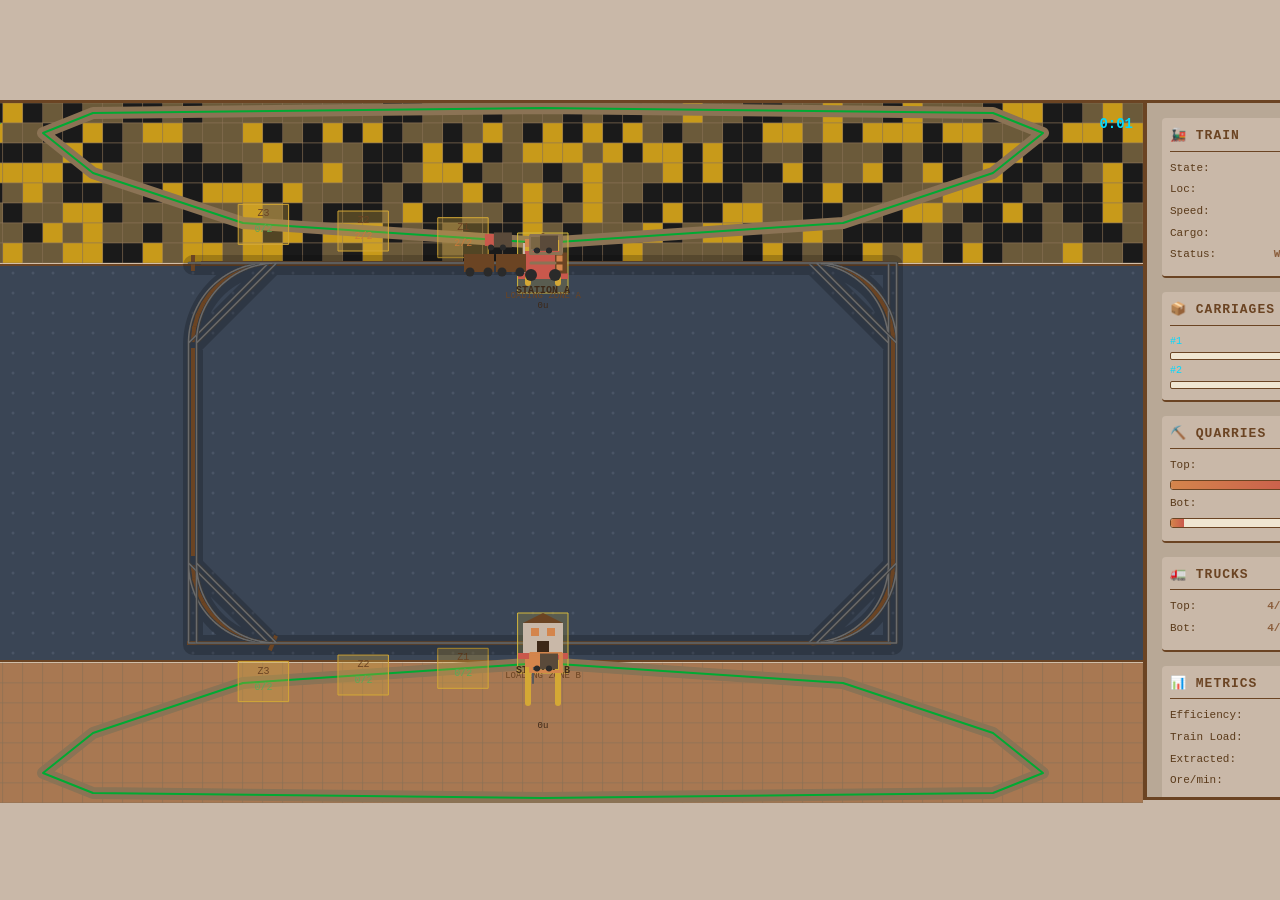
==== commit 3fbb582e: "Fix: Remove reference to non-existent metricsFlow element The updateUI function was trying to update" ====
--- a/functional/index.html
+++ b/functional/index.html
@@ -2241,8 +2241,6 @@
       const minutes = Math.floor(state.stats.totalTime / 60);
       const seconds = Math.floor(state.stats.totalTime % 60);
       document.getElementById('metricsTime').textContent = `${minutes}:${String(seconds).padStart(2, '0')}`;
-
-      document.getElementById('metricsFlow').textContent = state.isReversed ? 'B→A' : 'A→B';
     }
 
     /* ===== GAME LOOP ===== */
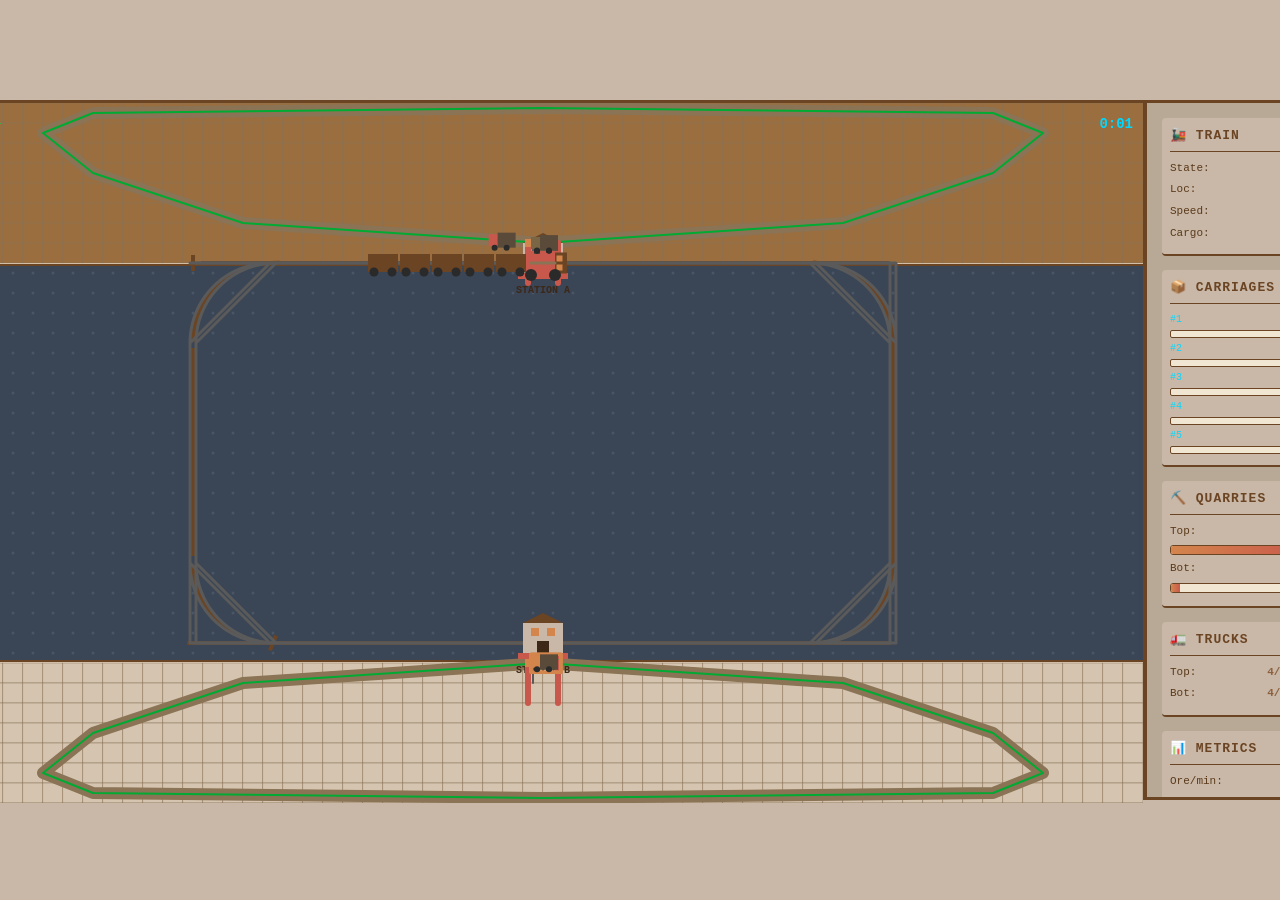
==== commit f5ef857b: "Merge branch 'claude/train-pixel-art-redesign-H6dZn' into main - Merged pixel art redesign for train" ====
--- a/functional/index.html
+++ b/functional/index.html
@@ -160,11 +160,7 @@
         </div>
         <div class="stat-row">
           <span class="stat-label">Cargo:</span>
-          <span class="stat-value" id="trainCargo">0/8</span>
-        </div>
-        <div class="stat-row">
-          <span class="stat-label">Status:</span>
-          <span class="stat-value" id="trainStatus">WAITING</span>
+          <span class="stat-value" id="trainCargo">0/40</span>
         </div>
       </div>
 
@@ -218,18 +214,6 @@
       <div class="section">
         <h3>📊 Metrics</h3>
         <div class="stat-row">
-          <span class="stat-label">Efficiency:</span>
-          <span class="stat-value" id="metricsEfficiency">0.0</span>
-        </div>
-        <div class="stat-row">
-          <span class="stat-label">Train Load:</span>
-          <span class="stat-value" id="metricsLoadFactor">0%</span>
-        </div>
-        <div class="stat-row">
-          <span class="stat-label">Extracted:</span>
-          <span class="stat-value" id="metricsExtracted">0</span>
-        </div>
-        <div class="stat-row">
           <span class="stat-label">Ore/min:</span>
           <span class="stat-value" id="metricsOreMoved">0</span>
         </div>
@@ -241,155 +225,66 @@
           <span class="stat-label">Time:</span>
           <span class="stat-value" id="metricsTime">0:00</span>
         </div>
+        <div class="stat-row">
+          <span class="stat-label">Flow:</span>
+          <span class="stat-value" id="metricsFlow">A→B</span>
+        </div>
       </div>
     </div>
   </div>
 
   <script>
-    /**
-     * ========== INDUSTRIAL MINE SIMULATION ==========
-     *
-     * A sophisticated logistics game simulating ore mining and transport.
-     *
-     * CORE SYSTEMS:
-     * 1. BEHAVIOR TREES: AI for trucks and trains using Selector/Sequence patterns
-     * 2. SPATIAL GRID: O(1) proximity queries for ore extraction within radius
-     * 3. STATE MACHINE: Cranes manage IDLE→RECEIVING→STAGING→READY→TRANSFERRING states
-     * 4. MULTI-ORE: Iron/Coal/Gold with different extraction rates and values
-     * 5. SUPPLY CHAIN: Quarry → Truck → Crane → Train → Destination
-     * 6. PROGRESSION: Milestones unlock bonuses as ore is extracted
-     * 7. METRICS: Real-time efficiency tracking with color-coded feedback
-     *
-     * GAME LOOP:
-     * - Update: spatial grid, train, cranes, trucks, metrics
-     * - Physics: movement along roads, state transitions
-     * - Render: canvas drawing and UI sidebar
-     * - UI: update metrics and status indicators
-     *
-     * KEY MECHANICS:
-     * - Trucks extract ore from within 10-cell radius (proximity)
-     * - Cranes batch ore and signal train readiness
-     * - Train auto-dispatches when cargo >= target OR dwell time expires
-     * - Pullover zones prevent traffic gridlock
-     * - Economic metrics show supply chain efficiency
-     *
-     * REFERENCE:
-     * - Behavior trees: http://developers-heaven.net/blog/game-ai-behavior-trees
-     * - Transport Tycoon: classic logistics game inspiration
-     * - Factorio: supply chain mechanics inspiration
-     */
-
     /* ===== CANVAS SETUP ===== */
     const canvas = document.getElementById('gameCanvas');
     const ctx = canvas.getContext('2d');
     canvas.width = 1200;
     canvas.height = 700;
 
-    /* ===== CONFIGURATION ===== */
-    const CONFIG = {
-      CANVAS: { width: 1200, height: 700 },
-      CELL_SIZE: 20,
-
-      // Track geometry
-      TRACK: {
-        LEFT: 250,
-        RIGHT: 950,
-        TOP: 160,
-        BOTTOM: 540,
-        RADIUS: 80,
-        CRUISE_SPEED: 40.0,
-        ACCEL_DIST: 120
-      },
-
-      // Station positions
-      STATIONS: {
-        A: { x: 600, y: 160 },
-        B: { x: 600, y: 540 }
-      },
-
-      // Quarry dimensions (60×8 cells = 480 cells, ~3840 ore total)
-      QUARRIES: {
-        A: { x: 0, y: 0, cols: 60, rows: 8, cellSize: 20 },
-        B: { x: 0, y: 560, cols: 60, rows: 8, cellSize: 20 },
-        MAX_ORE: 3840,
-        EMPTY_THRESHOLD: 192,  // ~5%
-        FULL_THRESHOLD: 3648   // ~95%
-      },
-
-      // Crane positions
-      CRANES: {
-        A: { x: 600, baseY: 140 },
-        B: { x: 600, baseY: 560 }
-      },
-
-      // Train mechanics
-      TRAIN: {
-        CARRIAGE_COUNT: 2,
-        CARRIAGE_CAPACITY: 4,
-        CARRIAGE_SPACING: 32,
-        DWELL_TIME: 5.0,
-        TARGET_LOAD_CAPACITY: 6,
-        MIN_LOADED_TO_DEPART: 1,
-        URGENT_LOAD_CAPACITY: 4
-      },
-
-      // Truck mechanics
-      TRUCKS: {
-        SPEED: 28,
-        PER_STATION: 4,
-        EXTRACTION_RATE: 2.0
-      },
-
-      // Ore types
-      ORE_TYPES: {
-        IRON: { color: '#8b6f47', extractRate: 0.8, value: 1.0, label: 'Iron' },
-        COAL: { color: '#3a3a3a', extractRate: 0.6, value: 2.0, label: 'Coal' },
-        GOLD: { color: '#d4a835', extractRate: 0.4, value: 5.0, label: 'Gold' }
-      },
-
-      // Pullover zones for truck distribution
-      PULLOVER_ZONES: {
-        A: [
-          { dist: 80, capacity: 2, label: '1' },
-          { dist: 180, capacity: 2, label: '2' },
-          { dist: 280, capacity: 2, label: '3' }
-        ],
-        B: [
-          { dist: 80, capacity: 2, label: '1' },
-          { dist: 180, capacity: 2, label: '2' },
-          { dist: 280, capacity: 2, label: '3' }
-        ]
-      }
+    /* ===== CONSTANTS ===== */
+    const CANVAS_W = 1200, CANVAS_H = 700;
+    const CELL = 20; // terrain tile size (quarry cell)
+
+    // Oval track (rounded rectangle) - Middle 60% of canvas
+    // Top 20%: 0-140px (Quarry A: 8 rows × 20px = 160px, but capped at 140)
+    // Middle 60%: 140-560px (Train tracks with stations)
+    // Bottom 20%: 560-700px (Quarry B: 8 rows × 20px = 160px, but capped at 140)
+    const TK = {
+      LEFT: 250,
+      RIGHT: 950,
+      TOP: 160,      // Just below Quarry A
+      BOTTOM: 540,   // Just above Quarry B
+      RADIUS: 80
     };
 
-    // Legacy constant references for backward compatibility
-    const CANVAS_W = CONFIG.CANVAS.width;
-    const CANVAS_H = CONFIG.CANVAS.height;
-    const CELL = CONFIG.CELL_SIZE;
-    const TK = CONFIG.TRACK;
-    const CRUISE_SPEED = CONFIG.TRACK.CRUISE_SPEED;
-    const ACCEL_DIST = CONFIG.TRACK.ACCEL_DIST;
-    const STATION_A = CONFIG.STATIONS.A;
-    const STATION_B = CONFIG.STATIONS.B;
-    const QUARRY_A = CONFIG.QUARRIES.A;
-    const QUARRY_B = CONFIG.QUARRIES.B;
-    const CRANE_A = CONFIG.CRANES.A;
-    const CRANE_B = CONFIG.CRANES.B;
-    const CARRIAGE_COUNT = CONFIG.TRAIN.CARRIAGE_COUNT;
-    const CARRIAGE_CAPACITY = CONFIG.TRAIN.CARRIAGE_CAPACITY;
-    const CARRIAGE_SPACING = CONFIG.TRAIN.CARRIAGE_SPACING;
-    const DWELL_TIME = CONFIG.TRAIN.DWELL_TIME;
-    const TARGET_LOAD_CAPACITY = CONFIG.TRAIN.TARGET_LOAD_CAPACITY;
-    const MIN_LOADED_TO_DEPART = CONFIG.TRAIN.MIN_LOADED_TO_DEPART;
-    const URGENT_LOAD_CAPACITY = CONFIG.TRAIN.URGENT_LOAD_CAPACITY;
-    const TRUCK_SPEED = CONFIG.TRUCKS.SPEED;
-    const TRUCKS_PER_STATION = CONFIG.TRUCKS.PER_STATION;
-    const MAX_QUARRY_ORE = CONFIG.QUARRIES.MAX_ORE;
-    const EMPTY_THRESHOLD = CONFIG.QUARRIES.EMPTY_THRESHOLD;
-    const FULL_THRESHOLD = CONFIG.QUARRIES.FULL_THRESHOLD;
-    const ORE_TYPES = CONFIG.ORE_TYPES;
-    const PULLOVER_A_ZONES = CONFIG.PULLOVER_ZONES.A;
-    const PULLOVER_B_ZONES = CONFIG.PULLOVER_ZONES.B;
+    const CRUISE_SPEED = 40.0;  // px/sec (reduced from 52.95 for slower, more visible movement)
+    const ACCEL_DIST = 120;     // px for accel/decel ramp
+
+    // Station locations (pixel coords on track) - Top and bottom middle
+    const STATION_A = { x: 600, y: 160 };   // top of track, on the loop
+    const STATION_B = { x: 600, y: 540 };   // bottom of track, on the loop
+
+    // Quarries (pixel coords + grid size) - Expanded to 60×8 cells (20px per cell)
+    // Top 20%: 0-140px height, 0-1200px width
+    // Bottom 20%: 560-700px height, 0-1200px width
+    const QUARRY_A = { x: 0, y: 0, cols: 60, rows: 8, cellSize: 20 };    // Top, full width
+    const QUARRY_B = { x: 0, y: 560, cols: 60, rows: 8, cellSize: 20 };  // Bottom, full width
+
+    // Cranes - positioned at stations
+    const CRANE_A = { x: 600, baseY: 140 };  // Just above Quarry A
+    const CRANE_B = { x: 600, baseY: 560 };  // Just below train tracks, above Quarry B
+
+    const CARRIAGE_COUNT = 5;
+    const CARRIAGE_CAPACITY = 8;
+    const CARRIAGE_SPACING = 32;  // px center-to-center
+
+    const DWELL_TIME = 9.0;        // seconds
+    const TRUCK_SPEED = 28;        // px/sec (slower for better pacing)
+    const TRUCKS_PER_STATION = 4;  // increased from 3 for more activity
+    const DAY_CYCLE_SECS = 120.0;
+
+    const MAX_QUARRY_ORE = 3840;   // 60×8×8 (expanded from 37×8×8 = 2368)
+    const EMPTY_THRESHOLD = 192;   // ~5%
+    const FULL_THRESHOLD = 3648;   // ~95%
 
     // Road waypoints - Carved naturally through quarries
     // Quarry A spans y: 0-140px, x: 0-1200px (full width)
@@ -576,153 +471,6 @@
       return ((d % PATH_LENGTH) + PATH_LENGTH) % PATH_LENGTH;
     }
 
-    /* ===== BEHAVIOR TREE SYSTEM ===== */
-    const BehaviorStatus = { SUCCESS: 'SUCCESS', FAILURE: 'FAILURE', RUNNING: 'RUNNING' };
-
-    /**
-     * Base behavior node - all tree nodes inherit from this
-     * @class BehaviorNode
-     */
-    class BehaviorNode {
-      tick(entity, dt) {
-        throw new Error('tick() must be implemented by subclass');
-      }
-    }
-
-    /**
-     * Selector: runs children until one returns SUCCESS
-     * Returns FAILURE only if all children fail
-     */
-    class Selector extends BehaviorNode {
-      constructor(children = []) {
-        super();
-        this.children = children;
-      }
-
-      tick(entity, dt) {
-        for (const child of this.children) {
-          const status = child.tick(entity, dt);
-          if (status === BehaviorStatus.SUCCESS || status === BehaviorStatus.RUNNING) {
-            return status;
-          }
-        }
-        return BehaviorStatus.FAILURE;
-      }
-    }
-
-    /**
-     * Sequence: runs children in order until one returns FAILURE
-     * Returns SUCCESS only if all children succeed
-     */
-    class Sequence extends BehaviorNode {
-      constructor(children = []) {
-        super();
-        this.children = children;
-      }
-
-      tick(entity, dt) {
-        for (const child of this.children) {
-          const status = child.tick(entity, dt);
-          if (status !== BehaviorStatus.SUCCESS) {
-            return status;
-          }
-        }
-        return BehaviorStatus.SUCCESS;
-      }
-    }
-
-    /**
-     * Condition node: tests a predicate function
-     * Returns SUCCESS if predicate is true, FAILURE otherwise
-     */
-    class Condition extends BehaviorNode {
-      constructor(predicate) {
-        super();
-        this.predicate = predicate;
-      }
-
-      tick(entity, dt) {
-        return this.predicate(entity, dt) ? BehaviorStatus.SUCCESS : BehaviorStatus.FAILURE;
-      }
-    }
-
-    /**
-     * Action node: performs an action and returns its result
-     */
-    class Action extends BehaviorNode {
-      constructor(action) {
-        super();
-        this.action = action;
-      }
-
-      tick(entity, dt) {
-        return this.action(entity, dt);
-      }
-    }
-
-    /* ===== SPATIAL GRID SYSTEM ===== */
-    class SpatialGrid {
-      constructor(cellSize = 40) {
-        this.cellSize = cellSize;
-        this.cellsX = Math.ceil(CANVAS_W / cellSize);
-        this.cellsY = Math.ceil(CANVAS_H / cellSize);
-        this.cells = Array(this.cellsX).fill(null).map(() => Array(this.cellsY).fill(null).map(() => ({
-          trucks: [],
-          ore: []
-        })));
-      }
-
-      getCellCoords(x, y) {
-        const cx = Math.floor(x / this.cellSize);
-        const cy = Math.floor(y / this.cellSize);
-        return {
-          cx: Math.max(0, Math.min(cx, this.cellsX - 1)),
-          cy: Math.max(0, Math.min(cy, this.cellsY - 1))
-        };
-      }
-
-      addTruck(truck) {
-        const { cx, cy } = this.getCellCoords(truck.x, truck.y);
-        if (!this.cells[cx][cy].trucks.includes(truck)) {
-          this.cells[cx][cy].trucks.push(truck);
-        }
-      }
-
-      queryRadius(x, y, radius) {
-        const radiusCells = Math.ceil(radius / this.cellSize);
-        const { cx, cy } = this.getCellCoords(x, y);
-        const nearby = [];
-
-        for (let dx = -radiusCells; dx <= radiusCells; dx++) {
-          for (let dy = -radiusCells; dy <= radiusCells; dy++) {
-            const nx = cx + dx;
-            const ny = cy + dy;
-            if (nx >= 0 && nx < this.cellsX && ny >= 0 && ny < this.cellsY) {
-              nearby.push(...this.cells[nx][ny].trucks);
-            }
-          }
-        }
-
-        return nearby;
-      }
-
-      update(trucks) {
-        // Clear and rebuild grid
-        for (let x = 0; x < this.cellsX; x++) {
-          for (let y = 0; y < this.cellsY; y++) {
-            this.cells[x][y].trucks = [];
-          }
-        }
-
-        // Add all trucks to grid
-        for (const truck of trucks) {
-          this.addTruck(truck);
-        }
-      }
-    }
-
-    const spatialGrid = new SpatialGrid(40);
-
     /* ===== STATE OBJECT ===== */
     const state = {
       train: {
@@ -735,34 +483,10 @@
         lastStationDist: 0,
         carriages: Array.from({ length: CARRIAGE_COUNT }, () => ({ ore: 0.0 }))
       },
-      craneA: {
-        ore: 0.0,
-        state: 'IDLE',           // IDLE, RECEIVING, STAGING, READY, TRANSFERRING, EMPTY
-        capacity: 50,             // Max ore the crane can hold
-        transferRate: 3,          // Units per second from truck
-        readyThreshold: 15,       // Min ore to broadcast READY
-        stagedTime: 0,            // Time ore has been in staging
-        maxStageTime: 5           // Broadcast READY after this time
-      },
-      craneB: {
-        ore: 0.0,
-        state: 'IDLE',
-        capacity: 50,
-        transferRate: 3,
-        readyThreshold: 15,
-        stagedTime: 0,
-        maxStageTime: 5
-      },
-      quarryA: {
-        iron: new Float32Array(480),
-        coal: new Float32Array(480),
-        gold: new Float32Array(480)
-      },
-      quarryB: {
-        iron: new Float32Array(480),
-        coal: new Float32Array(480),
-        gold: new Float32Array(480)
-      },
+      craneA: { ore: 0.0 },
+      craneB: { ore: 0.0 },
+      quarryA: new Float32Array(480),  // 60 cols * 8 rows
+      quarryB: new Float32Array(480),  // 60 cols * 8 rows
       quarryAFlash: 0,  // Flash timer for quarry A
       quarryBFlash: 0,  // Flash timer for quarry B
       lastQuarryATotal: 0,  // Track previous fill state
@@ -772,132 +496,14 @@
       stats: {
         oreMoved: 0.0,
         cycleCount: 0,
-        totalTime: 0.0,
-        oreExtracted: 0.0,     // Total ore extracted from quarries
-        blocksPerSecond: 0.0,  // Efficiency: ore moved per second
-        trainLoadFactor: 0.0,  // Avg cargo / max capacity
-        craneQueueTime: 0.0    // Avg wait time for crane access
-      },
-      progression: {
-        milestonesHit: 0,      // Number of unlocked milestones
-        speedBonus: 1.0,       // Truck speed multiplier
-        capacityBonus: 1.0     // Crane capacity multiplier
+        totalTime: 0.0
       }
     };
 
-    // Initialize quarries: A full with mixed ore types, B empty
-    // Mixed ore distribution: 40% iron, 35% coal, 25% gold
+    // Initialize quarries: A full, B empty (60 cols * 8 rows = 480 cells)
     for (let i = 0; i < 480; i++) {
-      const rand = Math.random();
-      const fullAmount = 7 + Math.random() * 1;
-      const emptyAmount = 0 + Math.random() * 0.5;
-
-      if (rand < 0.4) {
-        state.quarryA.iron[i] = fullAmount;
-      } else if (rand < 0.75) {
-        state.quarryA.coal[i] = fullAmount;
-      } else {
-        state.quarryA.gold[i] = fullAmount;
-      }
-
-      // B stays empty initially
-      state.quarryB.iron[i] = emptyAmount;
-      state.quarryB.coal[i] = emptyAmount;
-      state.quarryB.gold[i] = emptyAmount;
-    }
-
-    /* ===== BEHAVIOR TREE BUILDERS ===== */
-
-    /**
-     * Build truck behavior tree
-     * Trucks follow: Idle → Quarry (extract ore) → Crane (deposit)
-     */
-    function buildTruckBehaviorTree() {
-      return new Sequence([
-        // Check if truck should be active
-        new Condition((truck, dt) => {
-          // If reversed and on side B, or not reversed and on side A, should go to quarry
-          if ((!state.isReversed && truck.side === 'A') || (state.isReversed && truck.side === 'B')) {
-            return true;
-          }
-          if ((!state.isReversed && truck.side === 'B') || (state.isReversed && truck.side === 'A')) {
-            return true;
-          }
-          return false;
-        }),
-        // Main truck activity
-        new Selector([
-          // If idle, determine phase
-          new Sequence([
-            new Condition((truck) => truck.phase === 'IDLE'),
-            new Action((truck) => {
-              if ((!state.isReversed && truck.side === 'A') || (state.isReversed && truck.side === 'B')) {
-                truck.phase = 'TO_QUARRY';
-              } else {
-                truck.phase = 'TO_CRANE';
-              }
-              return BehaviorStatus.SUCCESS;
-            })
-          ]),
-          // If going to quarry
-          new Sequence([
-            new Condition((truck) => truck.phase === 'TO_QUARRY'),
-            new Action((truck, dt) => updateTruckToQuarry(truck, dt))
-          ]),
-          // If at quarry (loading)
-          new Sequence([
-            new Condition((truck) => truck.phase === 'AT_QUARRY'),
-            new Action((truck, dt) => updateTruckAtQuarry(truck, dt))
-          ]),
-          // If going to crane
-          new Sequence([
-            new Condition((truck) => truck.phase === 'TO_CRANE'),
-            new Action((truck, dt) => updateTruckToCrane(truck, dt))
-          ]),
-          // If at crane (unloading)
-          new Sequence([
-            new Condition((truck) => truck.phase === 'AT_CRANE'),
-            new Action((truck, dt) => updateTruckAtCrane(truck, dt))
-          ]),
-          // If at pullover (waiting)
-          new Sequence([
-            new Condition((truck) => truck.phase === 'AT_PULLOVER'),
-            new Action((truck, dt) => updateTruckAtPullover(truck, dt))
-          ])
-        ])
-      ]);
-    }
-
-    /**
-     * Build train behavior tree
-     * Train follows: Docked (loading) → Depart → Transit → Arrive → Dock
-     */
-    function buildTrainBehaviorTree() {
-      return new Sequence([
-        new Selector([
-          // If docked, check if should depart
-          new Sequence([
-            new Condition((train) => train.phase === 'DOCKED'),
-            new Selector([
-              // Check dispatch conditions
-              new Sequence([
-                new Condition((train) => canTrainDispatch()),
-                new Action((train) => {
-                  train.phase = 'ACCEL';
-                  return BehaviorStatus.SUCCESS;
-                })
-              ]),
-              // Otherwise stay docked
-              new Action((train) => BehaviorStatus.SUCCESS)
-            ])
-          ]),
-          // If in transit, update position
-          new Sequence([
-            new Condition((train) => ['ACCEL', 'CRUISE', 'DECEL'].includes(train.phase)),
-            new Action((train, dt) => updateTrainMovement(train, dt))
-          ])
-        ])
-      ]);
+      state.quarryA[i] = 7 + Math.random() * 1;
+      state.quarryB[i] = 0 + Math.random() * 1;
     }
 
     // Truck colors - warm earthy, retro palette
@@ -910,11 +516,7 @@
       '#8b5e3c'   // tan-brown
     ];
 
-    // Build behavior trees (shared for all trucks of same type)
-    const truckBehaviorTree = buildTruckBehaviorTree();
-    const trainBehaviorTree = buildTrainBehaviorTree();
-
-    // Initialize trucks with unique colors and behavior trees
+    // Initialize trucks with unique colors
     for (let i = 0; i < TRUCKS_PER_STATION; i++) {
       state.trucks.push({
         side: 'A',
@@ -925,11 +527,7 @@
         x: ROAD_A[0].x,
         y: ROAD_A[0].y,
         colorIdx: i,
-        bobbleTime: 0,
-        behaviorTree: truckBehaviorTree,
-        pulloverZoneIdx: -1,       // Current zone index (-1 = none)
-        targetCellIdx: -1,         // Ore cell being extracted from
-        cargoType: 'IRON'          // Type of ore being carried
+        bobbleTime: 0
       });
     }
     for (let i = 0; i < TRUCKS_PER_STATION; i++) {
@@ -942,425 +540,21 @@
         x: ROAD_B[0].x,
         y: ROAD_B[0].y,
         colorIdx: (i + TRUCKS_PER_STATION) % TRUCK_COLORS.length,
-        bobbleTime: 0,
-        behaviorTree: truckBehaviorTree,
-        pulloverZoneIdx: -1,       // Current zone index (-1 = none)
-        targetCellIdx: -1,         // Ore cell being extracted from
-        cargoType: 'IRON'          // Type of ore being carried
+        bobbleTime: 0
       });
     }
-
-    // Add behavior tree to train
-    state.train.behaviorTree = trainBehaviorTree;
 
     /* ===== TRAIN MOVEMENT ===== */
     function updateTrain(dt) {
-      // Execute behavior tree for train
-      state.train.behaviorTree.tick(state.train, dt);
-    }
-
-    /* ===== CRANE OPERATIONS ===== */
-    function updateCranes(dt) {
       const train = state.train;
 
-      if (train.atStation === 'A') {
-        // At station A: load craneA ore into train
-        transferCraneToTrain(state.craneA, train, dt);
-      } else if (train.atStation === 'B') {
-        // At station B: unload train carriages into craneB
-        const UNLOAD_RATE = 4.0;
-        const delta = UNLOAD_RATE * dt;
-
-        for (let i = 0; i < CARRIAGE_COUNT; i++) {
-          if (train.carriages[i].ore <= 0) break;
-          const space = state.craneB.capacity - state.craneB.ore;
-          const xfer = Math.min(train.carriages[i].ore, space, delta);
-          train.carriages[i].ore -= xfer;
-          state.craneB.ore += xfer;
-          state.stats.oreMoved += xfer;
-        }
-        updateCraneState(state.craneB, dt);
-      }
-
-      // Always update crane states for visual feedback
-      updateCraneState(state.craneA, dt);
-      updateCraneState(state.craneB, dt);
-    }
-
-    /* ===== QUARRY HELPERS ===== */
-    function quarryTotal(q) {
-      if (!q.iron) {
-        // Legacy single-array format (shouldn't happen now)
-        return Array.from(q).reduce((s, h) => s + h, 0);
-      }
-      // Multi-ore format
-      const iron = Array.from(q.iron).reduce((s, h) => s + h, 0);
-      const coal = Array.from(q.coal).reduce((s, h) => s + h, 0);
-      const gold = Array.from(q.gold).reduce((s, h) => s + h, 0);
-      return iron + coal + gold;
-    }
-
-    /**
-     * Get total ore by type for a quarry
-     */
-    function quarryTotalByType(q, type) {
-      if (!q[type]) return 0;
-      return Array.from(q[type]).reduce((s, h) => s + h, 0);
-    }
-
-    /**
-     * Find nearest ore cell to truck position using proximity (multi-ore aware)
-     * @param {Object} quarry - quarry object with iron/coal/gold arrays
-     * @param {Object} quarryDef - quarry definition with cols/rows
-     * @param {number} truckX - truck world x position
-     * @param {number} truckY - truck world y position
-     * @param {number} radiusCells - search radius in cells (default 10)
-     * @returns {Object} {cellIdx, oreType} or {cellIdx: -1} if none found
-     */
-    function findNearestOreCell(quarry, quarryDef, truckX, truckY, radiusCells = 10) {
-      // Convert truck world position to quarry grid coordinates
-      const relX = truckX - quarryDef.x;
-      const relY = truckY - quarryDef.y;
-      const truckCol = Math.floor(relX / quarryDef.cellSize);
-      const truckRow = Math.floor(relY / quarryDef.cellSize);
-
-      let bestIdx = -1;
-      let bestDist = Infinity;
-      let bestOre = -1;
-      let bestType = 'IRON';
-
-      // Search radius around truck for any ore
-      for (let r = 0; r < quarryDef.rows; r++) {
-        for (let c = 0; c < quarryDef.cols; c++) {
-          const distX = c - truckCol;
-          const distY = r - truckRow;
-          const dist = Math.sqrt(distX * distX + distY * distY);
-
-          if (dist <= radiusCells) {
-            const idx = r * quarryDef.cols + c;
-            // Check all ore types
-            for (const [type, value] of Object.entries(quarry)) {
-              const ore = value[idx];
-              // Prefer valuable ores (gold > coal > iron), then highest amount
-              const typeValue = type === 'GOLD' ? 3 : (type === 'COAL' ? 2 : 1);
-              const score = ore * typeValue; // Score = amount * type-value
-              const bestScore = bestOre * (bestType === 'GOLD' ? 3 : (bestType === 'COAL' ? 2 : 1));
-
-              if (ore > 0 && (score > bestScore || (score === bestScore && dist < bestDist))) {
-                bestIdx = idx;
-                bestDist = dist;
-                bestOre = ore;
-                bestType = type;
-              }
-            }
-          }
-        }
-      }
-
-      return { cellIdx: bestIdx, oreType: bestType };
-    }
-
-    /**
-     * Remove ore from specific cell index and type
-     * @param {Object} quarry - quarry object with iron/coal/gold arrays
-     * @param {number} cellIdx - cell index to extract from
-     * @param {string} oreType - type of ore (IRON, COAL, GOLD)
-     * @param {number} amount - amount to extract
-     * @returns {number} actual amount extracted
-     */
-    function removeOreFromCell(quarry, cellIdx, oreType, amount) {
-      if (cellIdx < 0 || !quarry[oreType] || cellIdx >= quarry[oreType].length || quarry[oreType][cellIdx] <= 0) {
-        return 0;
-      }
-      const xfer = Math.min(quarry[oreType][cellIdx], amount);
-      quarry[oreType][cellIdx] -= xfer;
-      return xfer;
-    }
-
-    function removeOreFromQuarry(q, amount, type = 'IRON') {
-      if (!q[type]) return 0;
-      let remaining = amount;
-      // Remove from tallest cells first for this ore type
-      for (let iter = 0; iter < 10 && remaining > 0; iter++) {
-        let maxIdx = -1, maxH = -1;
-        for (let i = 0; i < q[type].length; i++) {
-          if (q[type][i] > maxH) {
-            maxH = q[type][i];
-            maxIdx = i;
-          }
-        }
-        if (maxIdx === -1) break;
-        const xfer = Math.min(q[type][maxIdx], remaining);
-        q[type][maxIdx] -= xfer;
-        remaining -= xfer;
-      }
-      return amount - remaining;
-    }
-
-    function depositOreToQuarry(q, amount, type = 'IRON') {
-      if (!q[type]) return 0;
-      let remaining = amount;
-      // Deposit to lowest cells first for this ore type
-      for (let iter = 0; iter < 10 && remaining > 0; iter++) {
-        let minIdx = -1, minH = Infinity;
-        for (let i = 0; i < q[type].length; i++) {
-          if (q[type][i] < minH && q[type][i] < 8) {
-            minH = q[type][i];
-            minIdx = i;
-          }
-        }
-        if (minIdx === -1) break;
-        const space = Math.min(8 - q[type][minIdx], remaining);
-        q[type][minIdx] += space;
-        remaining -= space;
-      }
-      return amount - remaining;
-    }
-
-    /* ===== PULLOVER ZONE MANAGEMENT ===== */
-
-    /**
-     * Find best available pullover zone for a truck
-     * Returns zone index with available capacity, or -1 if full
-     */
-    function findBestPulloverZone(truck) {
-      const zones = truck.side === 'A' ? PULLOVER_A_ZONES : PULLOVER_B_ZONES;
-      let bestIdx = -1;
-
-      for (let i = 0; i < zones.length; i++) {
-        const zone = zones[i];
-        // Count trucks already in this zone
-        let occupancy = 0;
-        for (const other of state.trucks) {
-          if (other !== truck && other.side === truck.side && other.pulloverZoneIdx === i) {
-            occupancy++;
-          }
-        }
-
-        if (occupancy < zone.capacity) {
-          // Prefer the closest available zone
-          if (bestIdx === -1 || i < bestIdx) {
-            bestIdx = i;
-            break; // Take first available zone
-          }
-        }
-      }
-
-      return bestIdx;
-    }
-
-    /**
-     * Get pullover zone target distance for a truck
-     */
-    function getPulloverZoneDist(truck, zoneIdx) {
-      const zones = truck.side === 'A' ? PULLOVER_A_ZONES : PULLOVER_B_ZONES;
-      if (zoneIdx < 0 || zoneIdx >= zones.length) return 0;
-      return zones[zoneIdx].dist;
-    }
-
-    /* ===== TRUCK BEHAVIOR ACTION HANDLERS ===== */
-    // These functions are called by the behavior tree during truck updates
-
-    function updateTruckToQuarry(truck, dt) {
-      const road = truck.side === 'A' ? ROAD_A : ROAD_B;
-      const roadLen = roadLength(road);
-
-      // First time going to quarry? Assign a pullover zone
-      if (truck.pulloverZoneIdx === -1) {
-        truck.pulloverZoneIdx = findBestPulloverZone(truck);
-        if (truck.pulloverZoneIdx === -1) {
-          // No zones available, wait at current position
-          truck.pulloverZoneIdx = 0; // Default to first zone
-        }
-      }
-
-      const targetDist = getPulloverZoneDist(truck, truck.pulloverZoneIdx);
-
-      // Advanced collision avoidance
-      let trucksAhead = 0;
-      let closestDist = Infinity;
-      for (const other of state.trucks) {
-        if (other === truck || other.side !== truck.side) continue;
-        const dist = other.roadDist - truck.roadDist;
-        if ((other.phase === 'AT_QUARRY' || other.phase === 'TO_QUARRY') && dist > 0) {
-          trucksAhead++;
-          closestDist = Math.min(closestDist, dist);
-        }
-      }
-
-      const safeDistance = 80 + (trucksAhead * 20);
-
-      if (closestDist < safeDistance && closestDist !== Infinity) {
-        truck.phase = 'AT_PULLOVER';
-        truck.pulloverTarget = Math.min(truck.roadDist + 100, targetDist);
-        truck.waitTimer = 0;
-      } else {
-        truck.roadDist += TRUCK_SPEED * dt;
-        if (truck.roadDist >= targetDist) {
-          truck.roadDist = targetDist;
-          truck.phase = 'AT_QUARRY';
-          truck.waitTimer = 1.5;
-        }
-      }
-
-      const pos = roadPosAtDist(road, truck.roadDist);
-      truck.x = pos.x;
-      truck.y = pos.y;
-      return BehaviorStatus.RUNNING;
-    }
-
-    function updateTruckAtQuarry(truck, dt) {
-      const road = truck.side === 'A' ? ROAD_A : ROAD_B;
-      truck.waitTimer -= dt;
-      truck.bobbleTime += dt;
-
-      if (truck.waitTimer <= 0) {
-        // Use proximity-based extraction instead of global removal
-        const quarry = truck.side === 'A' ? state.quarryA : state.quarryB;
-        const quarryDef = truck.side === 'A' ? QUARRY_A : QUARRY_B;
-
-        // Find nearest ore cell within 10-cell radius (multi-ore aware)
-        const result = findNearestOreCell(quarry, quarryDef, truck.x, truck.y, 10);
-
-        if (result.cellIdx >= 0) {
-          // Extract from that specific cell
-          const extractAmount = 2.0;
-          truck.ore = removeOreFromCell(quarry, result.cellIdx, result.oreType, extractAmount);
-          truck.cargoType = result.oreType;
-          truck.targetCellIdx = result.cellIdx;
-        } else {
-          // No ore nearby, try each type as fallback
-          let extracted = false;
-          for (const type of ['GOLD', 'COAL', 'IRON']) {
-            for (let iter = 0; iter < 3; iter++) {
-              let maxIdx = -1, maxH = -1;
-              for (let i = 0; i < quarry[type].length; i++) {
-                if (quarry[type][i] > maxH) {
-                  maxH = quarry[type][i];
-                  maxIdx = i;
-                }
-              }
-              if (maxIdx !== -1) {
-                truck.ore = removeOreFromCell(quarry, maxIdx, type, 2.0);
-                truck.cargoType = type;
-                truck.targetCellIdx = -1;
-                extracted = true;
-                break;
-              }
-            }
-            if (extracted) break;
-          }
-        }
-
-        truck.phase = 'TO_CRANE';
-        truck.bobbleTime = 0;
-      }
-
-      const pos = roadPosAtDist(road, truck.roadDist);
-      truck.x = pos.x;
-      truck.y = pos.y;
-      return BehaviorStatus.RUNNING;
-    }
-
-    function updateTruckToCrane(truck, dt) {
-      const road = truck.side === 'A' ? ROAD_A : ROAD_B;
-      truck.roadDist -= TRUCK_SPEED * dt;
-
-      if (truck.roadDist <= 0) {
-        truck.roadDist = 0;
-        truck.phase = 'AT_CRANE';
-        truck.waitTimer = 1.0;
-      }
-
-      const pos = roadPosAtDist(road, truck.roadDist);
-      truck.x = pos.x;
-      truck.y = pos.y;
-      return BehaviorStatus.RUNNING;
-    }
-
-    function updateTruckAtCrane(truck, dt) {
-      const road = truck.side === 'A' ? ROAD_A : ROAD_B;
-      truck.waitTimer -= dt;
-      truck.bobbleTime += dt;
-
-      if (truck.waitTimer <= 0) {
-        const crane = truck.side === 'A' ? state.craneA : state.craneB;
-        transferTruckToCrane(truck, crane, dt);
-
-        if (truck.ore <= 0) {
-          truck.phase = 'IDLE';
-          truck.bobbleTime = 0;
-          truck.pulloverZoneIdx = -1; // Reset zone for next trip
-        }
-      }
-
-      const pos = roadPosAtDist(road, truck.roadDist);
-      truck.x = pos.x;
-      truck.y = pos.y;
-      return BehaviorStatus.RUNNING;
-    }
-
-    function updateTruckAtPullover(truck, dt) {
-      const road = truck.side === 'A' ? ROAD_A : ROAD_B;
-
-      let quarryOccupied = false;
-      for (const other of state.trucks) {
-        if (other === truck || other.side !== truck.side) continue;
-        if (other.phase === 'AT_QUARRY') {
-          quarryOccupied = true;
-          break;
-        }
-      }
-
-      if (!quarryOccupied) {
-        truck.phase = 'TO_QUARRY';
-      }
-
-      const pos = roadPosAtDist(road, truck.roadDist);
-      truck.x = pos.x;
-      truck.y = pos.y;
-      return BehaviorStatus.RUNNING;
-    }
-
-    /* ===== TRAIN BEHAVIOR ACTION HANDLERS ===== */
-
-    function canTrainDispatch() {
-      const train = state.train;
-      if (train.phase !== 'DOCKED') return false;
-
-      // Calculate total cargo loaded
-      let cargoLoaded = 0;
-      for (let i = 0; i < CARRIAGE_COUNT; i++) {
-        cargoLoaded += train.carriages[i].ore;
-      }
-
-      const maxCapacity = CARRIAGE_COUNT * CARRIAGE_CAPACITY;  // 8 blocks max
-      const crane = (train.atStation === 'A') ? state.craneA : state.craneB;
-
-      // Smart dispatch rules:
-      // 1. If max dwell time expired, depart regardless
-      if (train.dwellTimer <= 0) return true;
-
-      // 2. If cargo >= target capacity, depart
-      if (cargoLoaded >= TARGET_LOAD_CAPACITY) return true;
-
-      // 3. If crane is READY and cargo >= urgent threshold, depart sooner
-      if (craneReadyToLoadTrain(crane) && cargoLoaded >= URGENT_LOAD_CAPACITY) return true;
-
-      // 4. Never leave with nothing if anything is coming
-      if (cargoLoaded < MIN_LOADED_TO_DEPART && crane.ore > 0) return false;
-
-      return false;
-    }
-
-    function updateTrainMovement(train, dt) {
       if (train.phase === 'DOCKED') {
         train.dwellTimer -= dt;
-        // Auto-dispatch when conditions are met
-        if (canTrainDispatch()) {
+        if (train.dwellTimer <= 0) {
           train.phase = 'ACCEL';
-        }
-        return BehaviorStatus.RUNNING;
+          train.dwellTimer = 0;
+        }
+        return;
       }
 
       train.dist = wrapDist(train.dist + train.speed * dt);
@@ -1393,90 +587,79 @@
           train.lastStationDist = nextStDist;
         }
       }
-
-      return BehaviorStatus.RUNNING;
-    }
-
-    /* ===== CRANE STATE MANAGEMENT ===== */
-
-    /**
-     * Check if crane can receive ore from a truck
-     */
-    function canCraneReceiveTruck(crane) {
-      return crane.state !== 'EMPTY' && crane.ore < crane.capacity;
-    }
-
-    /**
-     * Check if crane has enough ore to signal train
-     */
-    function craneReadyToLoadTrain(crane) {
-      return crane.state === 'READY' && crane.ore >= 1;
-    }
-
-    /**
-     * Update crane state machine based on ore levels and time
-     */
-    function updateCraneState(crane, dt) {
-      crane.stagedTime += dt;
-
-      // State transitions
-      if (crane.ore <= 0) {
-        crane.state = 'EMPTY';
-      } else if (crane.state === 'IDLE' && crane.ore > 0) {
-        crane.state = 'RECEIVING';
-      } else if (crane.state === 'RECEIVING' && crane.ore >= crane.readyThreshold) {
-        crane.state = 'STAGING';
-        crane.stagedTime = 0;
-      } else if (crane.state === 'STAGING' && crane.ore >= crane.readyThreshold && crane.stagedTime >= 0.5) {
-        crane.state = 'READY';
-      }
-
-      // Reset staging time when ore decreases
-      if (crane.ore < crane.readyThreshold) {
-        crane.state = 'RECEIVING';
-        crane.stagedTime = 0;
-      }
-    }
-
-    /**
-     * Transfer ore from truck to crane
-     */
-    function transferTruckToCrane(truck, crane, dt) {
-      if (!canCraneReceiveTruck(crane) || truck.ore <= 0) {
-        return;
-      }
-
-      const delta = crane.transferRate * dt;
-      const space = crane.capacity - crane.ore;
-      const xfer = Math.min(truck.ore, space, delta);
-
-      truck.ore -= xfer;
-      crane.ore += xfer;
-      updateCraneState(crane, dt);
-    }
-
-    /**
-     * Transfer ore from crane to train carriages
-     */
-    function transferCraneToTrain(crane, train, dt) {
-      if (crane.ore <= 0 || train.phase !== 'DOCKED') {
-        return;
-      }
-
-      const TRANSFER_RATE = 4.0; // Units per second
-      const delta = TRANSFER_RATE * dt;
-
-      // Fill carriages in order
-      for (let i = 0; i < CARRIAGE_COUNT; i++) {
-        if (crane.ore <= 0) break;
-        const space = CARRIAGE_CAPACITY - train.carriages[i].ore;
-        const xfer = Math.min(space, crane.ore, delta);
-        train.carriages[i].ore += xfer;
-        crane.ore -= xfer;
-      }
-
-      state.stats.oreMoved += delta; // Track total moved
-      updateCraneState(crane, dt);
+    }
+
+    /* ===== CRANE OPERATIONS ===== */
+    function updateCranes(dt) {
+      if (state.train.phase !== 'DOCKED') return;
+
+      const RATE = 2.0;
+      const delta = RATE * dt;
+      const train = state.train;
+
+      if (train.atStation === 'A') {
+        // Load: craneA → carriages
+        for (let i = 0; i < CARRIAGE_COUNT; i++) {
+          if (state.craneA.ore <= 0) break;
+          const space = CARRIAGE_CAPACITY - train.carriages[i].ore;
+          const xfer = Math.min(space, state.craneA.ore, delta);
+          train.carriages[i].ore += xfer;
+          state.craneA.ore -= xfer;
+        }
+      } else {
+        // Unload: carriages → craneB
+        for (let i = CARRIAGE_COUNT - 1; i >= 0; i--) {
+          if (train.carriages[i].ore <= 0) break;
+          const space = CARRIAGE_CAPACITY * CARRIAGE_COUNT - state.craneB.ore;
+          const xfer = Math.min(train.carriages[i].ore, space, delta);
+          train.carriages[i].ore -= xfer;
+          state.craneB.ore += xfer;
+          state.stats.oreMoved += xfer;
+        }
+      }
+    }
+
+    /* ===== QUARRY HELPERS ===== */
+    function quarryTotal(q) {
+      return Array.from(q).reduce((s, h) => s + h, 0);
+    }
+
+    function removeOreFromQuarry(q, amount) {
+      let remaining = amount;
+      // Remove from tallest cells first
+      for (let iter = 0; iter < 10 && remaining > 0; iter++) {
+        let maxIdx = -1, maxH = -1;
+        for (let i = 0; i < q.length; i++) {
+          if (q[i] > maxH) {
+            maxH = q[i];
+            maxIdx = i;
+          }
+        }
+        if (maxIdx === -1) break;
+        const xfer = Math.min(q[maxIdx], remaining);
+        q[maxIdx] -= xfer;
+        remaining -= xfer;
+      }
+      return amount - remaining;
+    }
+
+    function depositOreToQuarry(q, amount) {
+      let remaining = amount;
+      // Deposit to lowest cells first
+      for (let iter = 0; iter < 10 && remaining > 0; iter++) {
+        let minIdx = -1, minH = Infinity;
+        for (let i = 0; i < q.length; i++) {
+          if (q[i] < minH && q[i] < 8) {
+            minH = q[i];
+            minIdx = i;
+          }
+        }
+        if (minIdx === -1) break;
+        const space = Math.min(8 - q[minIdx], remaining);
+        q[minIdx] += space;
+        remaining -= space;
+      }
+      return amount - remaining;
     }
 
     /* ===== TRUCK MOVEMENT ===== */
@@ -1513,63 +696,124 @@
     }
 
     function updateTrucks(dt) {
+      const LOAD_TIME = 1.5;
+      const DEPOSIT_TIME = 1.0;
+      const PULLOVER_DIST = 350;  // Distance from end where pullover area starts
+
       for (const truck of state.trucks) {
-        // Execute behavior tree for each truck
-        truck.behaviorTree.tick(truck, dt);
-      }
-    }
-
-    /* ===== PROGRESSION & METRICS ===== */
-
-    /**
-     * Calculate and update game metrics
-     */
-    function updateMetrics(dt) {
-      // Track ore extracted (quarry A starts full, B empty)
-      const totA = quarryTotal(state.quarryA);
-      const initialA = MAX_QUARRY_ORE;
-      const currentlyExtracted = initialA - totA;
-      state.stats.oreExtracted = Math.max(state.stats.oreExtracted, currentlyExtracted);
-
-      // Efficiency: blocks moved per second
-      state.stats.blocksPerSecond = state.stats.totalTime > 0 ? state.stats.oreMoved / state.stats.totalTime : 0;
-
-      // Train load factor: average cargo / max capacity
-      let totalCarriage = 0;
-      for (let i = 0; i < CARRIAGE_COUNT; i++) {
-        totalCarriage += state.train.carriages[i].ore;
-      }
-      const maxCapacity = CARRIAGE_COUNT * CARRIAGE_CAPACITY;
-      state.stats.trainLoadFactor = maxCapacity > 0 ? totalCarriage / maxCapacity : 0;
-
-      // Check for progression milestones
-      const milestoneCounts = [100, 250, 500, 750, 1000, 1500, 2000];
-      let nextMilestone = 0;
-      for (let i = 0; i < milestoneCounts.length; i++) {
-        if (state.stats.oreExtracted >= milestoneCounts[i]) {
-          nextMilestone = i + 1;
-        }
-      }
-
-      // Apply progression bonuses
-      if (nextMilestone > state.progression.milestonesHit) {
-        state.progression.milestonesHit = nextMilestone;
-
-        // Unlock bonuses every 2 milestones
-        if (nextMilestone % 2 === 0) {
-          state.progression.speedBonus = 1.0 + (nextMilestone / 2) * 0.1;  // +10% per bonus
-          state.progression.capacityBonus = 1.0 + (nextMilestone / 2) * 0.2; // +20% per bonus
-        }
-      }
-    }
-
-    /**
-     * Check if metrics meet "green" status (>0.7)
-     */
-    function getMetricColor(value) {
-      if (value >= 0.7) return '#5da857';  // Green
-      if (value >= 0.4) return '#d4a835';  // Yellow
-      return '#c97a3a';                     // Orange/red
+        const road = (truck.side === 'A') ? ROAD_A : ROAD_B;
+        const roadLen = roadLength(road);
+
+        // Update bobble timer for animation
+        if (truck.phase === 'AT_QUARRY' || truck.phase === 'AT_CRANE') {
+          truck.bobbleTime += dt;
+        }
+
+        if (truck.phase === 'IDLE') {
+          // Determine next phase based on reversal state and which side truck is on
+          if (!state.isReversed && truck.side === 'A') {
+            truck.phase = 'TO_QUARRY';
+            // roadDist stays at current position (station), will naturally move toward quarry
+          } else if (state.isReversed && truck.side === 'B') {
+            truck.phase = 'TO_QUARRY';
+            // roadDist stays at current position (station), will naturally move toward quarry
+          } else if (!state.isReversed && truck.side === 'B') {
+            truck.phase = 'TO_CRANE';
+            // roadDist stays at current position, will naturally move toward station
+          } else if (state.isReversed && truck.side === 'A') {
+            truck.phase = 'TO_CRANE';
+            // roadDist stays at current position, will naturally move toward station
+          }
+          continue;
+        }
+
+        if (truck.phase === 'TO_QUARRY') {
+          // Advanced collision avoidance: count trucks ahead and maintain safe distance
+          let trucksAhead = 0;
+          let closestDist = Infinity;
+
+          for (const other of state.trucks) {
+            if (other === truck || other.side !== truck.side) continue;
+            const dist = other.roadDist - truck.roadDist;
+
+            // Count trucks in quarry or approaching
+            if ((other.phase === 'AT_QUARRY' || other.phase === 'TO_QUARRY') && dist > 0) {
+              trucksAhead++;
+              closestDist = Math.min(closestDist, dist);
+            }
+          }
+
+          // Adaptive spacing: increase spacing if multiple trucks ahead
+          const safeDistance = 80 + (trucksAhead * 20);
+
+          if (closestDist < safeDistance && closestDist !== Infinity) {
+            // Truck ahead too close, go to pullover
+            truck.phase = 'AT_PULLOVER';
+            truck.pulloverTarget = Math.min(truck.roadDist + 100, PULLOVER_DIST);
+            truck.waitTimer = 0;
+          } else {
+            // Safe to proceed
+            truck.roadDist += TRUCK_SPEED * dt;
+            if (truck.roadDist >= PULLOVER_DIST) {
+              truck.roadDist = PULLOVER_DIST;
+              truck.phase = 'AT_QUARRY';
+              truck.waitTimer = LOAD_TIME;
+            }
+          }
+        } else if (truck.phase === 'AT_PULLOVER') {
+          // Smart pullover: wait if any truck on same side is at quarry
+          let quarryOccupied = false;
+          for (const other of state.trucks) {
+            if (other === truck || other.side !== truck.side) continue;
+            if (other.phase === 'AT_QUARRY') {
+              quarryOccupied = true;
+              break;
+            }
+          }
+
+          if (!quarryOccupied) {
+            // Quarry is free, resume to quarry
+            truck.phase = 'TO_QUARRY';
+            // Don't reset roadDist - continue from where pullover started
+          }
+        } else if (truck.phase === 'AT_QUARRY') {
+          truck.waitTimer -= dt;
+          if (truck.waitTimer <= 0) {
+            const removed = removeOreFromQuarry(
+              (truck.side === 'A') ? state.quarryA : state.quarryB,
+              2.0
+            );
+            truck.ore = removed;
+            truck.phase = 'TO_CRANE';
+            // Don't snap to roadLen; truck will naturally move backward from current position
+            truck.bobbleTime = 0;
+          }
+        } else if (truck.phase === 'TO_CRANE') {
+          truck.roadDist -= TRUCK_SPEED * dt;
+          if (truck.roadDist <= 0) {
+            truck.roadDist = 0;
+            truck.phase = 'AT_CRANE';
+            truck.waitTimer = DEPOSIT_TIME;
+          }
+        } else if (truck.phase === 'AT_CRANE') {
+          truck.waitTimer -= dt;
+          if (truck.waitTimer <= 0) {
+            if (truck.side === 'A') {
+              state.craneA.ore += truck.ore;
+            } else {
+              state.craneB.ore += truck.ore;
+            }
+            truck.ore = 0;
+            truck.phase = 'IDLE';
+            truck.bobbleTime = 0;
+          }
+        }
+
+        // Update position
+        const pos = roadPosAtDist(road, truck.roadDist);
+        truck.x = pos.x;
+        truck.y = pos.y;
+      }
     }
 
     /* ===== REVERSAL LOGIC ===== */
@@ -1673,43 +917,8 @@
         ctx.stroke();
       };
 
-      const drawPulloverZones = (road, zones, side) => {
-        // Draw zone markers along road
-        for (let i = 0; i < zones.length; i++) {
-          const zone = zones[i];
-          const pos = roadPosAtDist(road, zone.dist);
-
-          // Zone background - semi-transparent
-          ctx.fillStyle = 'rgba(212, 168, 60, 0.3)';
-          ctx.fillRect(pos.x - 25, pos.y - 20, 50, 40);
-
-          // Zone border
-          ctx.strokeStyle = '#d4a835';
-          ctx.lineWidth = 1;
-          ctx.strokeRect(pos.x - 25, pos.y - 20, 50, 40);
-
-          // Zone label
-          ctx.fillStyle = '#6b4423';
-          ctx.font = '10px "Courier New"';
-          ctx.textAlign = 'center';
-          ctx.fillText(`Z${i + 1}`, pos.x, pos.y - 8);
-
-          // Occupancy indicator
-          let occupancy = 0;
-          for (const truck of state.trucks) {
-            if (truck.side === side && truck.pulloverZoneIdx === i) {
-              occupancy++;
-            }
-          }
-          ctx.fillStyle = occupancy >= zone.capacity ? '#c97a3a' : '#5da857';
-          ctx.fillText(`${occupancy}/${zone.capacity}`, pos.x, pos.y + 8);
-        }
-      };
-
       drawRoad(ROAD_A);
       drawRoad(ROAD_B);
-      drawPulloverZones(ROAD_A, PULLOVER_A_ZONES, 'A');
-      drawPulloverZones(ROAD_B, PULLOVER_B_ZONES, 'B');
     }
 
     function drawQuarries() {
@@ -1725,27 +934,15 @@
         for (let row = 0; row < rows; row++) {
           for (let col = 0; col < cols; col++) {
             const idx = row * cols + col;
-
-            // Find dominant ore type in this cell
-            let iron = q.iron[idx] || 0;
-            let coal = q.coal[idx] || 0;
-            let gold = q.gold[idx] || 0;
-            const total = iron + coal + gold;
-
-            // Color based on ore type with intensity based on amount
-            let color = '#d4c4b0'; // empty: light tan
-            if (total > 0) {
-              if (gold > coal && gold > iron) {
-                // Gold cell - yellow/gold
-                color = gold < 3 ? '#e8d070' : (gold < 6 ? '#d4a835' : '#c89a1a');
-              } else if (coal > iron) {
-                // Coal cell - gray
-                color = coal < 3 ? '#5a5a5a' : (coal < 6 ? '#3a3a3a' : '#1a1a1a');
-              } else {
-                // Iron cell - brown
-                color = iron < 3 ? '#a87852' : (iron < 6 ? '#8b6f47' : '#6b5a3a');
-              }
-            }
+            const h = q[idx] || 0;
+
+            // Color gradient: empty (light tan) to full (dark brown/orange) - ore colors
+            let color;
+            if (h < 1) color = '#d4c4b0';           // empty: light tan
+            else if (h < 2) color = '#c9b8a8';      // low: medium tan
+            else if (h < 4) color = '#b8a896';      // medium: darker tan
+            else if (h < 6) color = '#a87852';      // high: brown-orange
+            else color = '#9a6e3e';                 // full: dark brown-ore
 
             ctx.fillStyle = color;
             ctx.fillRect(x + col * cellSize, y + row * cellSize, cellSize, cellSize);
@@ -1809,107 +1006,42 @@
     }
 
     function drawTrack() {
-      // Track shadow for depth
-      ctx.strokeStyle = 'rgba(0, 0, 0, 0.2)';
-      ctx.lineWidth = 20;
-      ctx.lineCap = 'round';
-      ctx.lineJoin = 'round';
-      ctx.beginPath();
-      ctx.moveTo(PATH_WAYPOINTS[0].x, PATH_WAYPOINTS[0].y + 2);
-      for (let i = 1; i < PATH_WAYPOINTS.length; i++) {
-        ctx.lineTo(PATH_WAYPOINTS[i].x, PATH_WAYPOINTS[i].y + 2);
-      }
-      ctx.stroke();
-
-      // Draw sleepers with variation
+      // Sleepers - dark brown
+      ctx.fillStyle = '#6b4423';
       for (let i = 0; i < PATH_WAYPOINTS.length; i += 16) {
         const p = PATH_WAYPOINTS[i];
         const angle = angleAtDist(PATH_CUMULATIVE[i]);
-
-        // Slight color variation for hand-made look
-        const colorVar = (Math.sin(i * 0.5) * 0.1);
-        ctx.fillStyle = '#' + Math.round((107 + colorVar * 20)).toString(16).padStart(2, '0') +
-                       Math.round((68 + colorVar * 10)).toString(16).padStart(2, '0') +
-                       Math.round((35 + colorVar * 5)).toString(16).padStart(2, '0');
-
         ctx.save();
         ctx.translate(p.x, p.y);
         ctx.rotate(angle);
-
-        // Sleeper shadow
-        ctx.fillStyle = 'rgba(0, 0, 0, 0.15)';
-        ctx.fillRect(-8, -2, 16, 3);
-
-        // Sleeper main
-        ctx.fillStyle = '#6b4423';
         ctx.fillRect(-8, -2, 16, 4);
         ctx.restore();
       }
 
-      // Double rails with gradient effect
-      const drawRail = (offsetX) => {
-        // Outer rail (dark shadow)
-        ctx.strokeStyle = '#3a3a3a';
-        ctx.lineWidth = 2.5;
-        ctx.lineCap = 'round';
-        ctx.lineJoin = 'round';
-        ctx.beginPath();
-        ctx.moveTo(PATH_WAYPOINTS[0].x + offsetX, PATH_WAYPOINTS[0].y);
-        for (let i = 1; i < PATH_WAYPOINTS.length; i++) {
-          ctx.lineTo(PATH_WAYPOINTS[i].x + offsetX, PATH_WAYPOINTS[i].y);
-        }
-        ctx.stroke();
-
-        // Inner rail (bright metal)
-        ctx.strokeStyle = '#6a6a6a';
-        ctx.lineWidth = 1.5;
-        ctx.beginPath();
-        ctx.moveTo(PATH_WAYPOINTS[0].x + offsetX - 0.5, PATH_WAYPOINTS[0].y);
-        for (let i = 1; i < PATH_WAYPOINTS.length; i++) {
-          ctx.lineTo(PATH_WAYPOINTS[i].x + offsetX - 0.5, PATH_WAYPOINTS[i].y);
-        }
-        ctx.stroke();
-      };
-
-      drawRail(-4);  // Left rail
-      drawRail(4);   // Right rail
-
-      // Station approach zones
-      const drawStationZone = (stationDist, label) => {
-        const pos = posAtDist(stationDist);
-        // Loading zone indicator
-        ctx.fillStyle = 'rgba(212, 184, 60, 0.2)';
-        ctx.fillRect(pos.x - 25, pos.y - 30, 50, 60);
-        ctx.strokeStyle = '#d4b83c';
-        ctx.lineWidth = 1;
-        ctx.strokeRect(pos.x - 25, pos.y - 30, 50, 60);
-
-        // Label
-        ctx.fillStyle = '#6b4423';
-        ctx.font = '9px "Courier New"';
-        ctx.textAlign = 'center';
-        ctx.fillText(label, pos.x, pos.y + 35);
-      };
-
-      drawStationZone(STATION_A_DIST, 'LOADING\nZONE A');
-      drawStationZone(STATION_B_DIST, 'LOADING\nZONE B');
+      // Rails - dark gray metal
+      ctx.strokeStyle = '#5a5a5a';
+      ctx.lineWidth = 3;
+      ctx.beginPath();
+      ctx.moveTo(PATH_WAYPOINTS[0].x - 3, PATH_WAYPOINTS[0].y);
+      for (let i = 1; i < PATH_WAYPOINTS.length; i++) {
+        ctx.lineTo(PATH_WAYPOINTS[i].x - 3, PATH_WAYPOINTS[i].y);
+      }
+      ctx.stroke();
+
+      ctx.beginPath();
+      ctx.moveTo(PATH_WAYPOINTS[0].x + 3, PATH_WAYPOINTS[0].y);
+      for (let i = 1; i < PATH_WAYPOINTS.length; i++) {
+        ctx.lineTo(PATH_WAYPOINTS[i].x + 3, PATH_WAYPOINTS[i].y);
+      }
+      ctx.stroke();
     }
 
     function drawCrane(side) {
       const crane = (side === 'A') ? CRANE_A : CRANE_B;
-      const craneState = (side === 'A') ? state.craneA : state.craneB;
       const y = crane.baseY;
 
-      // State-based color for visual feedback
-      let stateColor = '#c9584c'; // Default: rust red
-      if (craneState.state === 'RECEIVING') stateColor = '#d4a835'; // Yellow
-      if (craneState.state === 'STAGING') stateColor = '#d4a835';   // Yellow
-      if (craneState.state === 'READY') stateColor = '#5da857';     // Green
-      if (craneState.state === 'TRANSFERRING') stateColor = '#c97a3a'; // Orange
-      if (craneState.state === 'EMPTY') stateColor = '#8a6b52';     // Dull tan
-
-      // Legs - colored by state
-      ctx.strokeStyle = stateColor;
+      // Legs - rust red
+      ctx.strokeStyle = '#c9584c';
       ctx.lineWidth = 6;
       ctx.beginPath();
       ctx.moveTo(crane.x - 15, y);
@@ -1921,16 +1053,16 @@
       ctx.lineTo(crane.x + 15, y + 40);
       ctx.stroke();
 
-      // Beam - colored by state
-      ctx.strokeStyle = stateColor;
+      // Beam - rust red
+      ctx.strokeStyle = '#c9584c';
       ctx.lineWidth = 6;
       ctx.beginPath();
       ctx.moveTo(crane.x - 15, y);
       ctx.lineTo(crane.x + 15, y);
       ctx.stroke();
 
-      // Trolley position based on ore amount
-      const trolleyX = crane.x - 10 + craneState.ore * 2;
+      // Trolley - warm orange-brown
+      const trolleyX = crane.x - 10 + ((side === 'A') ? state.craneA.ore : state.craneB.ore) * 2;
       ctx.fillStyle = '#d4854c';
       ctx.fillRect(trolleyX - 8, y - 4, 16, 8);
 
@@ -1942,20 +1074,12 @@
       ctx.lineTo(trolleyX, y + 20);
       ctx.stroke();
 
-      // Stacked ore - brown/tan ore colors with height based on capacity
+      // Stacked ore - brown/tan ore colors
       ctx.fillStyle = '#a87852';
-      const oreCount = Math.floor(craneState.ore);
-      const maxVisualStacks = 8;
-      for (let i = 0; i < oreCount && i < maxVisualStacks; i++) {
+      const oreCount = Math.floor((side === 'A') ? state.craneA.ore : state.craneB.ore);
+      for (let i = 0; i < oreCount && i < 8; i++) {
         ctx.fillRect(trolleyX - 6, y + 20 + i * 3, 12, 3);
       }
-
-      // State indicator text below crane (small)
-      ctx.fillStyle = '#3d2817';
-      ctx.font = '9px "Courier New"';
-      ctx.textAlign = 'center';
-      const stateText = craneState.ore.toFixed(0) + 'u';
-      ctx.fillText(stateText, crane.x, y + 65);
     }
 
     function drawLocomotive() {
@@ -2174,22 +1298,6 @@
 
       const trainCargo = train.carriages.reduce((s, c) => s + c.ore, 0);
       document.getElementById('trainCargo').textContent = `${Math.round(trainCargo)}/${CARRIAGE_COUNT * CARRIAGE_CAPACITY}`;
-
-      // Train dispatch status indicator
-      let statusText = 'WAITING';
-      if (train.phase === 'DOCKED') {
-        if (canTrainDispatch()) {
-          statusText = 'READY!';
-        } else {
-          const craneA = state.craneA.ore > 0 ? 'A' : '';
-          const craneB = state.craneB.ore > 0 ? 'B' : '';
-          const cranes = craneA + craneB;
-          statusText = cranes ? `Loading (${cranes})` : 'Waiting';
-        }
-      } else {
-        statusText = train.phase;
-      }
-      document.getElementById('trainStatus').textContent = statusText;
 
       // Carriages list
       let carriageHTML = '';
@@ -2220,19 +1328,7 @@
       document.getElementById('trucksAStatus').textContent = truckCountA > 0 ? `${truckCountA}/3 busy` : 'idle';
       document.getElementById('trucksBStatus').textContent = truckCountB > 0 ? `${truckCountB}/3 busy` : 'idle';
 
-      // Metrics with color coding
-      const efficiency = state.stats.blocksPerSecond;
-      const effColor = getMetricColor(efficiency);
-      document.getElementById('metricsEfficiency').textContent = efficiency.toFixed(2);
-      document.getElementById('metricsEfficiency').style.color = effColor;
-
-      const loadFactor = Math.round(state.stats.trainLoadFactor * 100);
-      const loadColor = getMetricColor(state.stats.trainLoadFactor);
-      document.getElementById('metricsLoadFactor').textContent = `${loadFactor}%`;
-      document.getElementById('metricsLoadFactor').style.color = loadColor;
-
-      document.getElementById('metricsExtracted').textContent = Math.round(state.stats.oreExtracted);
-
+      // Metrics
       const oreMoved = Math.round(state.stats.oreMoved);
       const throughput = state.stats.totalTime > 0 ? Math.round((oreMoved / state.stats.totalTime) * 60) : 0;
       document.getElementById('metricsOreMoved').textContent = throughput;
@@ -2241,6 +1337,8 @@
       const minutes = Math.floor(state.stats.totalTime / 60);
       const seconds = Math.floor(state.stats.totalTime % 60);
       document.getElementById('metricsTime').textContent = `${minutes}:${String(seconds).padStart(2, '0')}`;
+
+      document.getElementById('metricsFlow').textContent = state.isReversed ? 'B→A' : 'A→B';
     }
 
     /* ===== GAME LOOP ===== */
@@ -2251,16 +1349,12 @@
       lastTs = ts;
 
       state.stats.totalTime += dt;
-
-      // Update spatial grid for proximity queries
-      spatialGrid.update(state.trucks);
 
       updateTrain(dt);
       updateCranes(dt);
       updateTrucks(dt);
       checkReversal();
       updateQuarryFlash(dt);
-      updateMetrics(dt);
 
       render();
 
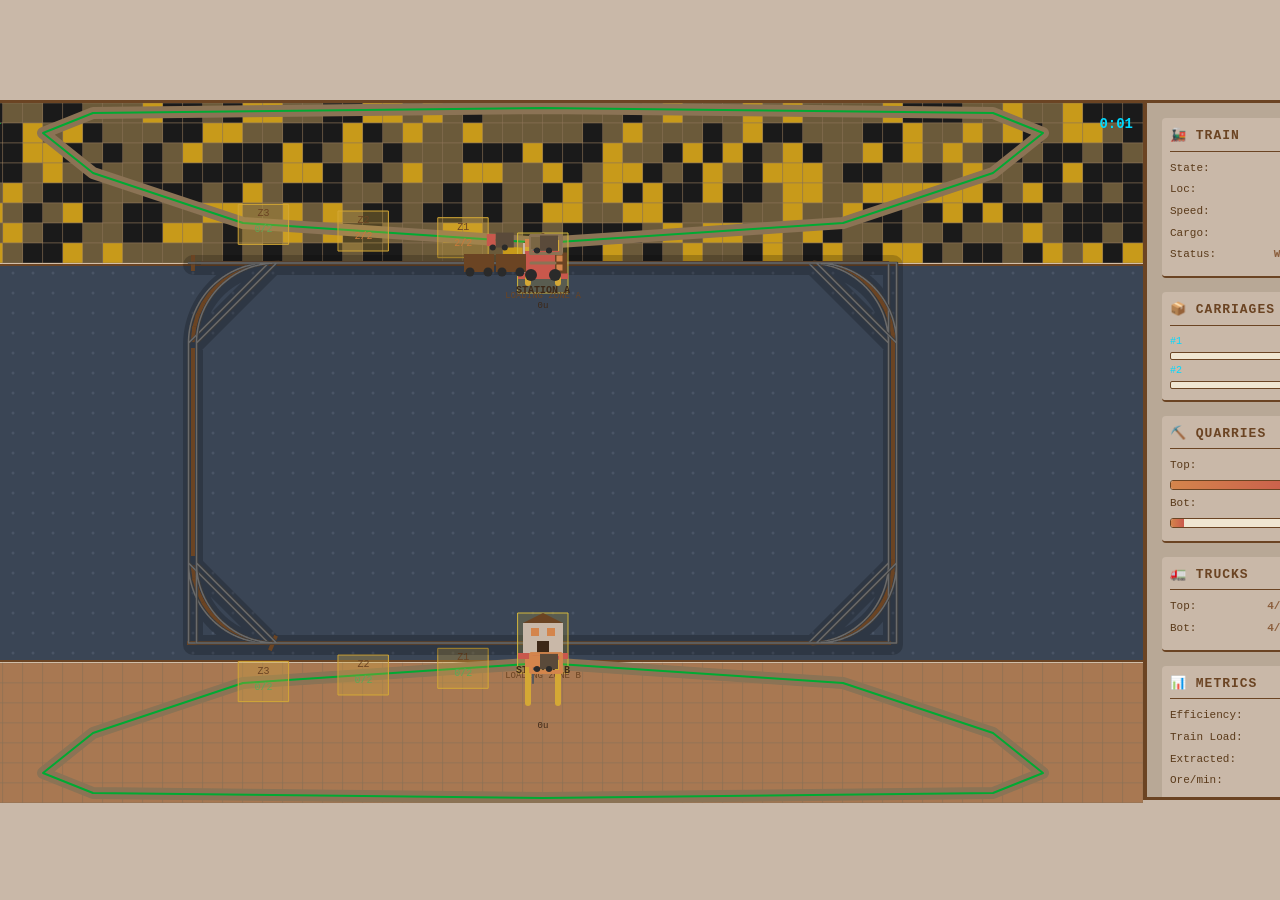
==== commit 247cd723: "Resolve merge conflicts in loco/game.js Resolved conflicts between pixel art redesign branch and exi" ====
--- a/functional/index.html
+++ b/functional/index.html
@@ -160,7 +160,11 @@
         </div>
         <div class="stat-row">
           <span class="stat-label">Cargo:</span>
-          <span class="stat-value" id="trainCargo">0/40</span>
+          <span class="stat-value" id="trainCargo">0/8</span>
+        </div>
+        <div class="stat-row">
+          <span class="stat-label">Status:</span>
+          <span class="stat-value" id="trainStatus">WAITING</span>
         </div>
       </div>
 
@@ -214,6 +218,18 @@
       <div class="section">
         <h3>📊 Metrics</h3>
         <div class="stat-row">
+          <span class="stat-label">Efficiency:</span>
+          <span class="stat-value" id="metricsEfficiency">0.0</span>
+        </div>
+        <div class="stat-row">
+          <span class="stat-label">Train Load:</span>
+          <span class="stat-value" id="metricsLoadFactor">0%</span>
+        </div>
+        <div class="stat-row">
+          <span class="stat-label">Extracted:</span>
+          <span class="stat-value" id="metricsExtracted">0</span>
+        </div>
+        <div class="stat-row">
           <span class="stat-label">Ore/min:</span>
           <span class="stat-value" id="metricsOreMoved">0</span>
         </div>
@@ -225,66 +241,155 @@
           <span class="stat-label">Time:</span>
           <span class="stat-value" id="metricsTime">0:00</span>
         </div>
-        <div class="stat-row">
-          <span class="stat-label">Flow:</span>
-          <span class="stat-value" id="metricsFlow">A→B</span>
-        </div>
       </div>
     </div>
   </div>
 
   <script>
+    /**
+     * ========== INDUSTRIAL MINE SIMULATION ==========
+     *
+     * A sophisticated logistics game simulating ore mining and transport.
+     *
+     * CORE SYSTEMS:
+     * 1. BEHAVIOR TREES: AI for trucks and trains using Selector/Sequence patterns
+     * 2. SPATIAL GRID: O(1) proximity queries for ore extraction within radius
+     * 3. STATE MACHINE: Cranes manage IDLE→RECEIVING→STAGING→READY→TRANSFERRING states
+     * 4. MULTI-ORE: Iron/Coal/Gold with different extraction rates and values
+     * 5. SUPPLY CHAIN: Quarry → Truck → Crane → Train → Destination
+     * 6. PROGRESSION: Milestones unlock bonuses as ore is extracted
+     * 7. METRICS: Real-time efficiency tracking with color-coded feedback
+     *
+     * GAME LOOP:
+     * - Update: spatial grid, train, cranes, trucks, metrics
+     * - Physics: movement along roads, state transitions
+     * - Render: canvas drawing and UI sidebar
+     * - UI: update metrics and status indicators
+     *
+     * KEY MECHANICS:
+     * - Trucks extract ore from within 10-cell radius (proximity)
+     * - Cranes batch ore and signal train readiness
+     * - Train auto-dispatches when cargo >= target OR dwell time expires
+     * - Pullover zones prevent traffic gridlock
+     * - Economic metrics show supply chain efficiency
+     *
+     * REFERENCE:
+     * - Behavior trees: http://developers-heaven.net/blog/game-ai-behavior-trees
+     * - Transport Tycoon: classic logistics game inspiration
+     * - Factorio: supply chain mechanics inspiration
+     */
+
     /* ===== CANVAS SETUP ===== */
     const canvas = document.getElementById('gameCanvas');
     const ctx = canvas.getContext('2d');
     canvas.width = 1200;
     canvas.height = 700;
 
-    /* ===== CONSTANTS ===== */
-    const CANVAS_W = 1200, CANVAS_H = 700;
-    const CELL = 20; // terrain tile size (quarry cell)
-
-    // Oval track (rounded rectangle) - Middle 60% of canvas
-    // Top 20%: 0-140px (Quarry A: 8 rows × 20px = 160px, but capped at 140)
-    // Middle 60%: 140-560px (Train tracks with stations)
-    // Bottom 20%: 560-700px (Quarry B: 8 rows × 20px = 160px, but capped at 140)
-    const TK = {
-      LEFT: 250,
-      RIGHT: 950,
-      TOP: 160,      // Just below Quarry A
-      BOTTOM: 540,   // Just above Quarry B
-      RADIUS: 80
+    /* ===== CONFIGURATION ===== */
+    const CONFIG = {
+      CANVAS: { width: 1200, height: 700 },
+      CELL_SIZE: 20,
+
+      // Track geometry
+      TRACK: {
+        LEFT: 250,
+        RIGHT: 950,
+        TOP: 160,
+        BOTTOM: 540,
+        RADIUS: 80,
+        CRUISE_SPEED: 40.0,
+        ACCEL_DIST: 120
+      },
+
+      // Station positions
+      STATIONS: {
+        A: { x: 600, y: 160 },
+        B: { x: 600, y: 540 }
+      },
+
+      // Quarry dimensions (60×8 cells = 480 cells, ~3840 ore total)
+      QUARRIES: {
+        A: { x: 0, y: 0, cols: 60, rows: 8, cellSize: 20 },
+        B: { x: 0, y: 560, cols: 60, rows: 8, cellSize: 20 },
+        MAX_ORE: 3840,
+        EMPTY_THRESHOLD: 192,  // ~5%
+        FULL_THRESHOLD: 3648   // ~95%
+      },
+
+      // Crane positions
+      CRANES: {
+        A: { x: 600, baseY: 140 },
+        B: { x: 600, baseY: 560 }
+      },
+
+      // Train mechanics
+      TRAIN: {
+        CARRIAGE_COUNT: 2,
+        CARRIAGE_CAPACITY: 4,
+        CARRIAGE_SPACING: 32,
+        DWELL_TIME: 5.0,
+        TARGET_LOAD_CAPACITY: 6,
+        MIN_LOADED_TO_DEPART: 1,
+        URGENT_LOAD_CAPACITY: 4
+      },
+
+      // Truck mechanics
+      TRUCKS: {
+        SPEED: 28,
+        PER_STATION: 4,
+        EXTRACTION_RATE: 2.0
+      },
+
+      // Ore types
+      ORE_TYPES: {
+        IRON: { color: '#8b6f47', extractRate: 0.8, value: 1.0, label: 'Iron' },
+        COAL: { color: '#3a3a3a', extractRate: 0.6, value: 2.0, label: 'Coal' },
+        GOLD: { color: '#d4a835', extractRate: 0.4, value: 5.0, label: 'Gold' }
+      },
+
+      // Pullover zones for truck distribution
+      PULLOVER_ZONES: {
+        A: [
+          { dist: 80, capacity: 2, label: '1' },
+          { dist: 180, capacity: 2, label: '2' },
+          { dist: 280, capacity: 2, label: '3' }
+        ],
+        B: [
+          { dist: 80, capacity: 2, label: '1' },
+          { dist: 180, capacity: 2, label: '2' },
+          { dist: 280, capacity: 2, label: '3' }
+        ]
+      }
     };
 
-    const CRUISE_SPEED = 40.0;  // px/sec (reduced from 52.95 for slower, more visible movement)
-    const ACCEL_DIST = 120;     // px for accel/decel ramp
-
-    // Station locations (pixel coords on track) - Top and bottom middle
-    const STATION_A = { x: 600, y: 160 };   // top of track, on the loop
-    const STATION_B = { x: 600, y: 540 };   // bottom of track, on the loop
-
-    // Quarries (pixel coords + grid size) - Expanded to 60×8 cells (20px per cell)
-    // Top 20%: 0-140px height, 0-1200px width
-    // Bottom 20%: 560-700px height, 0-1200px width
-    const QUARRY_A = { x: 0, y: 0, cols: 60, rows: 8, cellSize: 20 };    // Top, full width
-    const QUARRY_B = { x: 0, y: 560, cols: 60, rows: 8, cellSize: 20 };  // Bottom, full width
-
-    // Cranes - positioned at stations
-    const CRANE_A = { x: 600, baseY: 140 };  // Just above Quarry A
-    const CRANE_B = { x: 600, baseY: 560 };  // Just below train tracks, above Quarry B
-
-    const CARRIAGE_COUNT = 5;
-    const CARRIAGE_CAPACITY = 8;
-    const CARRIAGE_SPACING = 32;  // px center-to-center
-
-    const DWELL_TIME = 9.0;        // seconds
-    const TRUCK_SPEED = 28;        // px/sec (slower for better pacing)
-    const TRUCKS_PER_STATION = 4;  // increased from 3 for more activity
-    const DAY_CYCLE_SECS = 120.0;
-
-    const MAX_QUARRY_ORE = 3840;   // 60×8×8 (expanded from 37×8×8 = 2368)
-    const EMPTY_THRESHOLD = 192;   // ~5%
-    const FULL_THRESHOLD = 3648;   // ~95%
+    // Legacy constant references for backward compatibility
+    const CANVAS_W = CONFIG.CANVAS.width;
+    const CANVAS_H = CONFIG.CANVAS.height;
+    const CELL = CONFIG.CELL_SIZE;
+    const TK = CONFIG.TRACK;
+    const CRUISE_SPEED = CONFIG.TRACK.CRUISE_SPEED;
+    const ACCEL_DIST = CONFIG.TRACK.ACCEL_DIST;
+    const STATION_A = CONFIG.STATIONS.A;
+    const STATION_B = CONFIG.STATIONS.B;
+    const QUARRY_A = CONFIG.QUARRIES.A;
+    const QUARRY_B = CONFIG.QUARRIES.B;
+    const CRANE_A = CONFIG.CRANES.A;
+    const CRANE_B = CONFIG.CRANES.B;
+    const CARRIAGE_COUNT = CONFIG.TRAIN.CARRIAGE_COUNT;
+    const CARRIAGE_CAPACITY = CONFIG.TRAIN.CARRIAGE_CAPACITY;
+    const CARRIAGE_SPACING = CONFIG.TRAIN.CARRIAGE_SPACING;
+    const DWELL_TIME = CONFIG.TRAIN.DWELL_TIME;
+    const TARGET_LOAD_CAPACITY = CONFIG.TRAIN.TARGET_LOAD_CAPACITY;
+    const MIN_LOADED_TO_DEPART = CONFIG.TRAIN.MIN_LOADED_TO_DEPART;
+    const URGENT_LOAD_CAPACITY = CONFIG.TRAIN.URGENT_LOAD_CAPACITY;
+    const TRUCK_SPEED = CONFIG.TRUCKS.SPEED;
+    const TRUCKS_PER_STATION = CONFIG.TRUCKS.PER_STATION;
+    const MAX_QUARRY_ORE = CONFIG.QUARRIES.MAX_ORE;
+    const EMPTY_THRESHOLD = CONFIG.QUARRIES.EMPTY_THRESHOLD;
+    const FULL_THRESHOLD = CONFIG.QUARRIES.FULL_THRESHOLD;
+    const ORE_TYPES = CONFIG.ORE_TYPES;
+    const PULLOVER_A_ZONES = CONFIG.PULLOVER_ZONES.A;
+    const PULLOVER_B_ZONES = CONFIG.PULLOVER_ZONES.B;
 
     // Road waypoints - Carved naturally through quarries
     // Quarry A spans y: 0-140px, x: 0-1200px (full width)
@@ -471,6 +576,153 @@
       return ((d % PATH_LENGTH) + PATH_LENGTH) % PATH_LENGTH;
     }
 
+    /* ===== BEHAVIOR TREE SYSTEM ===== */
+    const BehaviorStatus = { SUCCESS: 'SUCCESS', FAILURE: 'FAILURE', RUNNING: 'RUNNING' };
+
+    /**
+     * Base behavior node - all tree nodes inherit from this
+     * @class BehaviorNode
+     */
+    class BehaviorNode {
+      tick(entity, dt) {
+        throw new Error('tick() must be implemented by subclass');
+      }
+    }
+
+    /**
+     * Selector: runs children until one returns SUCCESS
+     * Returns FAILURE only if all children fail
+     */
+    class Selector extends BehaviorNode {
+      constructor(children = []) {
+        super();
+        this.children = children;
+      }
+
+      tick(entity, dt) {
+        for (const child of this.children) {
+          const status = child.tick(entity, dt);
+          if (status === BehaviorStatus.SUCCESS || status === BehaviorStatus.RUNNING) {
+            return status;
+          }
+        }
+        return BehaviorStatus.FAILURE;
+      }
+    }
+
+    /**
+     * Sequence: runs children in order until one returns FAILURE
+     * Returns SUCCESS only if all children succeed
+     */
+    class Sequence extends BehaviorNode {
+      constructor(children = []) {
+        super();
+        this.children = children;
+      }
+
+      tick(entity, dt) {
+        for (const child of this.children) {
+          const status = child.tick(entity, dt);
+          if (status !== BehaviorStatus.SUCCESS) {
+            return status;
+          }
+        }
+        return BehaviorStatus.SUCCESS;
+      }
+    }
+
+    /**
+     * Condition node: tests a predicate function
+     * Returns SUCCESS if predicate is true, FAILURE otherwise
+     */
+    class Condition extends BehaviorNode {
+      constructor(predicate) {
+        super();
+        this.predicate = predicate;
+      }
+
+      tick(entity, dt) {
+        return this.predicate(entity, dt) ? BehaviorStatus.SUCCESS : BehaviorStatus.FAILURE;
+      }
+    }
+
+    /**
+     * Action node: performs an action and returns its result
+     */
+    class Action extends BehaviorNode {
+      constructor(action) {
+        super();
+        this.action = action;
+      }
+
+      tick(entity, dt) {
+        return this.action(entity, dt);
+      }
+    }
+
+    /* ===== SPATIAL GRID SYSTEM ===== */
+    class SpatialGrid {
+      constructor(cellSize = 40) {
+        this.cellSize = cellSize;
+        this.cellsX = Math.ceil(CANVAS_W / cellSize);
+        this.cellsY = Math.ceil(CANVAS_H / cellSize);
+        this.cells = Array(this.cellsX).fill(null).map(() => Array(this.cellsY).fill(null).map(() => ({
+          trucks: [],
+          ore: []
+        })));
+      }
+
+      getCellCoords(x, y) {
+        const cx = Math.floor(x / this.cellSize);
+        const cy = Math.floor(y / this.cellSize);
+        return {
+          cx: Math.max(0, Math.min(cx, this.cellsX - 1)),
+          cy: Math.max(0, Math.min(cy, this.cellsY - 1))
+        };
+      }
+
+      addTruck(truck) {
+        const { cx, cy } = this.getCellCoords(truck.x, truck.y);
+        if (!this.cells[cx][cy].trucks.includes(truck)) {
+          this.cells[cx][cy].trucks.push(truck);
+        }
+      }
+
+      queryRadius(x, y, radius) {
+        const radiusCells = Math.ceil(radius / this.cellSize);
+        const { cx, cy } = this.getCellCoords(x, y);
+        const nearby = [];
+
+        for (let dx = -radiusCells; dx <= radiusCells; dx++) {
+          for (let dy = -radiusCells; dy <= radiusCells; dy++) {
+            const nx = cx + dx;
+            const ny = cy + dy;
+            if (nx >= 0 && nx < this.cellsX && ny >= 0 && ny < this.cellsY) {
+              nearby.push(...this.cells[nx][ny].trucks);
+            }
+          }
+        }
+
+        return nearby;
+      }
+
+      update(trucks) {
+        // Clear and rebuild grid
+        for (let x = 0; x < this.cellsX; x++) {
+          for (let y = 0; y < this.cellsY; y++) {
+            this.cells[x][y].trucks = [];
+          }
+        }
+
+        // Add all trucks to grid
+        for (const truck of trucks) {
+          this.addTruck(truck);
+        }
+      }
+    }
+
+    const spatialGrid = new SpatialGrid(40);
+
     /* ===== STATE OBJECT ===== */
     const state = {
       train: {
@@ -483,10 +735,34 @@
         lastStationDist: 0,
         carriages: Array.from({ length: CARRIAGE_COUNT }, () => ({ ore: 0.0 }))
       },
-      craneA: { ore: 0.0 },
-      craneB: { ore: 0.0 },
-      quarryA: new Float32Array(480),  // 60 cols * 8 rows
-      quarryB: new Float32Array(480),  // 60 cols * 8 rows
+      craneA: {
+        ore: 0.0,
+        state: 'IDLE',           // IDLE, RECEIVING, STAGING, READY, TRANSFERRING, EMPTY
+        capacity: 50,             // Max ore the crane can hold
+        transferRate: 3,          // Units per second from truck
+        readyThreshold: 15,       // Min ore to broadcast READY
+        stagedTime: 0,            // Time ore has been in staging
+        maxStageTime: 5           // Broadcast READY after this time
+      },
+      craneB: {
+        ore: 0.0,
+        state: 'IDLE',
+        capacity: 50,
+        transferRate: 3,
+        readyThreshold: 15,
+        stagedTime: 0,
+        maxStageTime: 5
+      },
+      quarryA: {
+        iron: new Float32Array(480),
+        coal: new Float32Array(480),
+        gold: new Float32Array(480)
+      },
+      quarryB: {
+        iron: new Float32Array(480),
+        coal: new Float32Array(480),
+        gold: new Float32Array(480)
+      },
       quarryAFlash: 0,  // Flash timer for quarry A
       quarryBFlash: 0,  // Flash timer for quarry B
       lastQuarryATotal: 0,  // Track previous fill state
@@ -496,14 +772,132 @@
       stats: {
         oreMoved: 0.0,
         cycleCount: 0,
-        totalTime: 0.0
+        totalTime: 0.0,
+        oreExtracted: 0.0,     // Total ore extracted from quarries
+        blocksPerSecond: 0.0,  // Efficiency: ore moved per second
+        trainLoadFactor: 0.0,  // Avg cargo / max capacity
+        craneQueueTime: 0.0    // Avg wait time for crane access
+      },
+      progression: {
+        milestonesHit: 0,      // Number of unlocked milestones
+        speedBonus: 1.0,       // Truck speed multiplier
+        capacityBonus: 1.0     // Crane capacity multiplier
       }
     };
 
-    // Initialize quarries: A full, B empty (60 cols * 8 rows = 480 cells)
+    // Initialize quarries: A full with mixed ore types, B empty
+    // Mixed ore distribution: 40% iron, 35% coal, 25% gold
     for (let i = 0; i < 480; i++) {
-      state.quarryA[i] = 7 + Math.random() * 1;
-      state.quarryB[i] = 0 + Math.random() * 1;
+      const rand = Math.random();
+      const fullAmount = 7 + Math.random() * 1;
+      const emptyAmount = 0 + Math.random() * 0.5;
+
+      if (rand < 0.4) {
+        state.quarryA.iron[i] = fullAmount;
+      } else if (rand < 0.75) {
+        state.quarryA.coal[i] = fullAmount;
+      } else {
+        state.quarryA.gold[i] = fullAmount;
+      }
+
+      // B stays empty initially
+      state.quarryB.iron[i] = emptyAmount;
+      state.quarryB.coal[i] = emptyAmount;
+      state.quarryB.gold[i] = emptyAmount;
+    }
+
+    /* ===== BEHAVIOR TREE BUILDERS ===== */
+
+    /**
+     * Build truck behavior tree
+     * Trucks follow: Idle → Quarry (extract ore) → Crane (deposit)
+     */
+    function buildTruckBehaviorTree() {
+      return new Sequence([
+        // Check if truck should be active
+        new Condition((truck, dt) => {
+          // If reversed and on side B, or not reversed and on side A, should go to quarry
+          if ((!state.isReversed && truck.side === 'A') || (state.isReversed && truck.side === 'B')) {
+            return true;
+          }
+          if ((!state.isReversed && truck.side === 'B') || (state.isReversed && truck.side === 'A')) {
+            return true;
+          }
+          return false;
+        }),
+        // Main truck activity
+        new Selector([
+          // If idle, determine phase
+          new Sequence([
+            new Condition((truck) => truck.phase === 'IDLE'),
+            new Action((truck) => {
+              if ((!state.isReversed && truck.side === 'A') || (state.isReversed && truck.side === 'B')) {
+                truck.phase = 'TO_QUARRY';
+              } else {
+                truck.phase = 'TO_CRANE';
+              }
+              return BehaviorStatus.SUCCESS;
+            })
+          ]),
+          // If going to quarry
+          new Sequence([
+            new Condition((truck) => truck.phase === 'TO_QUARRY'),
+            new Action((truck, dt) => updateTruckToQuarry(truck, dt))
+          ]),
+          // If at quarry (loading)
+          new Sequence([
+            new Condition((truck) => truck.phase === 'AT_QUARRY'),
+            new Action((truck, dt) => updateTruckAtQuarry(truck, dt))
+          ]),
+          // If going to crane
+          new Sequence([
+            new Condition((truck) => truck.phase === 'TO_CRANE'),
+            new Action((truck, dt) => updateTruckToCrane(truck, dt))
+          ]),
+          // If at crane (unloading)
+          new Sequence([
+            new Condition((truck) => truck.phase === 'AT_CRANE'),
+            new Action((truck, dt) => updateTruckAtCrane(truck, dt))
+          ]),
+          // If at pullover (waiting)
+          new Sequence([
+            new Condition((truck) => truck.phase === 'AT_PULLOVER'),
+            new Action((truck, dt) => updateTruckAtPullover(truck, dt))
+          ])
+        ])
+      ]);
+    }
+
+    /**
+     * Build train behavior tree
+     * Train follows: Docked (loading) → Depart → Transit → Arrive → Dock
+     */
+    function buildTrainBehaviorTree() {
+      return new Sequence([
+        new Selector([
+          // If docked, check if should depart
+          new Sequence([
+            new Condition((train) => train.phase === 'DOCKED'),
+            new Selector([
+              // Check dispatch conditions
+              new Sequence([
+                new Condition((train) => canTrainDispatch()),
+                new Action((train) => {
+                  train.phase = 'ACCEL';
+                  return BehaviorStatus.SUCCESS;
+                })
+              ]),
+              // Otherwise stay docked
+              new Action((train) => BehaviorStatus.SUCCESS)
+            ])
+          ]),
+          // If in transit, update position
+          new Sequence([
+            new Condition((train) => ['ACCEL', 'CRUISE', 'DECEL'].includes(train.phase)),
+            new Action((train, dt) => updateTrainMovement(train, dt))
+          ])
+        ])
+      ]);
     }
 
     // Truck colors - warm earthy, retro palette
@@ -516,7 +910,11 @@
       '#8b5e3c'   // tan-brown
     ];
 
-    // Initialize trucks with unique colors
+    // Build behavior trees (shared for all trucks of same type)
+    const truckBehaviorTree = buildTruckBehaviorTree();
+    const trainBehaviorTree = buildTrainBehaviorTree();
+
+    // Initialize trucks with unique colors and behavior trees
     for (let i = 0; i < TRUCKS_PER_STATION; i++) {
       state.trucks.push({
         side: 'A',
@@ -527,7 +925,11 @@
         x: ROAD_A[0].x,
         y: ROAD_A[0].y,
         colorIdx: i,
-        bobbleTime: 0
+        bobbleTime: 0,
+        behaviorTree: truckBehaviorTree,
+        pulloverZoneIdx: -1,       // Current zone index (-1 = none)
+        targetCellIdx: -1,         // Ore cell being extracted from
+        cargoType: 'IRON'          // Type of ore being carried
       });
     }
     for (let i = 0; i < TRUCKS_PER_STATION; i++) {
@@ -540,21 +942,425 @@
         x: ROAD_B[0].x,
         y: ROAD_B[0].y,
         colorIdx: (i + TRUCKS_PER_STATION) % TRUCK_COLORS.length,
-        bobbleTime: 0
+        bobbleTime: 0,
+        behaviorTree: truckBehaviorTree,
+        pulloverZoneIdx: -1,       // Current zone index (-1 = none)
+        targetCellIdx: -1,         // Ore cell being extracted from
+        cargoType: 'IRON'          // Type of ore being carried
       });
     }
+
+    // Add behavior tree to train
+    state.train.behaviorTree = trainBehaviorTree;
 
     /* ===== TRAIN MOVEMENT ===== */
     function updateTrain(dt) {
+      // Execute behavior tree for train
+      state.train.behaviorTree.tick(state.train, dt);
+    }
+
+    /* ===== CRANE OPERATIONS ===== */
+    function updateCranes(dt) {
       const train = state.train;
 
+      if (train.atStation === 'A') {
+        // At station A: load craneA ore into train
+        transferCraneToTrain(state.craneA, train, dt);
+      } else if (train.atStation === 'B') {
+        // At station B: unload train carriages into craneB
+        const UNLOAD_RATE = 4.0;
+        const delta = UNLOAD_RATE * dt;
+
+        for (let i = 0; i < CARRIAGE_COUNT; i++) {
+          if (train.carriages[i].ore <= 0) break;
+          const space = state.craneB.capacity - state.craneB.ore;
+          const xfer = Math.min(train.carriages[i].ore, space, delta);
+          train.carriages[i].ore -= xfer;
+          state.craneB.ore += xfer;
+          state.stats.oreMoved += xfer;
+        }
+        updateCraneState(state.craneB, dt);
+      }
+
+      // Always update crane states for visual feedback
+      updateCraneState(state.craneA, dt);
+      updateCraneState(state.craneB, dt);
+    }
+
+    /* ===== QUARRY HELPERS ===== */
+    function quarryTotal(q) {
+      if (!q.iron) {
+        // Legacy single-array format (shouldn't happen now)
+        return Array.from(q).reduce((s, h) => s + h, 0);
+      }
+      // Multi-ore format
+      const iron = Array.from(q.iron).reduce((s, h) => s + h, 0);
+      const coal = Array.from(q.coal).reduce((s, h) => s + h, 0);
+      const gold = Array.from(q.gold).reduce((s, h) => s + h, 0);
+      return iron + coal + gold;
+    }
+
+    /**
+     * Get total ore by type for a quarry
+     */
+    function quarryTotalByType(q, type) {
+      if (!q[type]) return 0;
+      return Array.from(q[type]).reduce((s, h) => s + h, 0);
+    }
+
+    /**
+     * Find nearest ore cell to truck position using proximity (multi-ore aware)
+     * @param {Object} quarry - quarry object with iron/coal/gold arrays
+     * @param {Object} quarryDef - quarry definition with cols/rows
+     * @param {number} truckX - truck world x position
+     * @param {number} truckY - truck world y position
+     * @param {number} radiusCells - search radius in cells (default 10)
+     * @returns {Object} {cellIdx, oreType} or {cellIdx: -1} if none found
+     */
+    function findNearestOreCell(quarry, quarryDef, truckX, truckY, radiusCells = 10) {
+      // Convert truck world position to quarry grid coordinates
+      const relX = truckX - quarryDef.x;
+      const relY = truckY - quarryDef.y;
+      const truckCol = Math.floor(relX / quarryDef.cellSize);
+      const truckRow = Math.floor(relY / quarryDef.cellSize);
+
+      let bestIdx = -1;
+      let bestDist = Infinity;
+      let bestOre = -1;
+      let bestType = 'IRON';
+
+      // Search radius around truck for any ore
+      for (let r = 0; r < quarryDef.rows; r++) {
+        for (let c = 0; c < quarryDef.cols; c++) {
+          const distX = c - truckCol;
+          const distY = r - truckRow;
+          const dist = Math.sqrt(distX * distX + distY * distY);
+
+          if (dist <= radiusCells) {
+            const idx = r * quarryDef.cols + c;
+            // Check all ore types
+            for (const [type, value] of Object.entries(quarry)) {
+              const ore = value[idx];
+              // Prefer valuable ores (gold > coal > iron), then highest amount
+              const typeValue = type === 'GOLD' ? 3 : (type === 'COAL' ? 2 : 1);
+              const score = ore * typeValue; // Score = amount * type-value
+              const bestScore = bestOre * (bestType === 'GOLD' ? 3 : (bestType === 'COAL' ? 2 : 1));
+
+              if (ore > 0 && (score > bestScore || (score === bestScore && dist < bestDist))) {
+                bestIdx = idx;
+                bestDist = dist;
+                bestOre = ore;
+                bestType = type;
+              }
+            }
+          }
+        }
+      }
+
+      return { cellIdx: bestIdx, oreType: bestType };
+    }
+
+    /**
+     * Remove ore from specific cell index and type
+     * @param {Object} quarry - quarry object with iron/coal/gold arrays
+     * @param {number} cellIdx - cell index to extract from
+     * @param {string} oreType - type of ore (IRON, COAL, GOLD)
+     * @param {number} amount - amount to extract
+     * @returns {number} actual amount extracted
+     */
+    function removeOreFromCell(quarry, cellIdx, oreType, amount) {
+      if (cellIdx < 0 || !quarry[oreType] || cellIdx >= quarry[oreType].length || quarry[oreType][cellIdx] <= 0) {
+        return 0;
+      }
+      const xfer = Math.min(quarry[oreType][cellIdx], amount);
+      quarry[oreType][cellIdx] -= xfer;
+      return xfer;
+    }
+
+    function removeOreFromQuarry(q, amount, type = 'IRON') {
+      if (!q[type]) return 0;
+      let remaining = amount;
+      // Remove from tallest cells first for this ore type
+      for (let iter = 0; iter < 10 && remaining > 0; iter++) {
+        let maxIdx = -1, maxH = -1;
+        for (let i = 0; i < q[type].length; i++) {
+          if (q[type][i] > maxH) {
+            maxH = q[type][i];
+            maxIdx = i;
+          }
+        }
+        if (maxIdx === -1) break;
+        const xfer = Math.min(q[type][maxIdx], remaining);
+        q[type][maxIdx] -= xfer;
+        remaining -= xfer;
+      }
+      return amount - remaining;
+    }
+
+    function depositOreToQuarry(q, amount, type = 'IRON') {
+      if (!q[type]) return 0;
+      let remaining = amount;
+      // Deposit to lowest cells first for this ore type
+      for (let iter = 0; iter < 10 && remaining > 0; iter++) {
+        let minIdx = -1, minH = Infinity;
+        for (let i = 0; i < q[type].length; i++) {
+          if (q[type][i] < minH && q[type][i] < 8) {
+            minH = q[type][i];
+            minIdx = i;
+          }
+        }
+        if (minIdx === -1) break;
+        const space = Math.min(8 - q[type][minIdx], remaining);
+        q[type][minIdx] += space;
+        remaining -= space;
+      }
+      return amount - remaining;
+    }
+
+    /* ===== PULLOVER ZONE MANAGEMENT ===== */
+
+    /**
+     * Find best available pullover zone for a truck
+     * Returns zone index with available capacity, or -1 if full
+     */
+    function findBestPulloverZone(truck) {
+      const zones = truck.side === 'A' ? PULLOVER_A_ZONES : PULLOVER_B_ZONES;
+      let bestIdx = -1;
+
+      for (let i = 0; i < zones.length; i++) {
+        const zone = zones[i];
+        // Count trucks already in this zone
+        let occupancy = 0;
+        for (const other of state.trucks) {
+          if (other !== truck && other.side === truck.side && other.pulloverZoneIdx === i) {
+            occupancy++;
+          }
+        }
+
+        if (occupancy < zone.capacity) {
+          // Prefer the closest available zone
+          if (bestIdx === -1 || i < bestIdx) {
+            bestIdx = i;
+            break; // Take first available zone
+          }
+        }
+      }
+
+      return bestIdx;
+    }
+
+    /**
+     * Get pullover zone target distance for a truck
+     */
+    function getPulloverZoneDist(truck, zoneIdx) {
+      const zones = truck.side === 'A' ? PULLOVER_A_ZONES : PULLOVER_B_ZONES;
+      if (zoneIdx < 0 || zoneIdx >= zones.length) return 0;
+      return zones[zoneIdx].dist;
+    }
+
+    /* ===== TRUCK BEHAVIOR ACTION HANDLERS ===== */
+    // These functions are called by the behavior tree during truck updates
+
+    function updateTruckToQuarry(truck, dt) {
+      const road = truck.side === 'A' ? ROAD_A : ROAD_B;
+      const roadLen = roadLength(road);
+
+      // First time going to quarry? Assign a pullover zone
+      if (truck.pulloverZoneIdx === -1) {
+        truck.pulloverZoneIdx = findBestPulloverZone(truck);
+        if (truck.pulloverZoneIdx === -1) {
+          // No zones available, wait at current position
+          truck.pulloverZoneIdx = 0; // Default to first zone
+        }
+      }
+
+      const targetDist = getPulloverZoneDist(truck, truck.pulloverZoneIdx);
+
+      // Advanced collision avoidance
+      let trucksAhead = 0;
+      let closestDist = Infinity;
+      for (const other of state.trucks) {
+        if (other === truck || other.side !== truck.side) continue;
+        const dist = other.roadDist - truck.roadDist;
+        if ((other.phase === 'AT_QUARRY' || other.phase === 'TO_QUARRY') && dist > 0) {
+          trucksAhead++;
+          closestDist = Math.min(closestDist, dist);
+        }
+      }
+
+      const safeDistance = 80 + (trucksAhead * 20);
+
+      if (closestDist < safeDistance && closestDist !== Infinity) {
+        truck.phase = 'AT_PULLOVER';
+        truck.pulloverTarget = Math.min(truck.roadDist + 100, targetDist);
+        truck.waitTimer = 0;
+      } else {
+        truck.roadDist += TRUCK_SPEED * dt;
+        if (truck.roadDist >= targetDist) {
+          truck.roadDist = targetDist;
+          truck.phase = 'AT_QUARRY';
+          truck.waitTimer = 1.5;
+        }
+      }
+
+      const pos = roadPosAtDist(road, truck.roadDist);
+      truck.x = pos.x;
+      truck.y = pos.y;
+      return BehaviorStatus.RUNNING;
+    }
+
+    function updateTruckAtQuarry(truck, dt) {
+      const road = truck.side === 'A' ? ROAD_A : ROAD_B;
+      truck.waitTimer -= dt;
+      truck.bobbleTime += dt;
+
+      if (truck.waitTimer <= 0) {
+        // Use proximity-based extraction instead of global removal
+        const quarry = truck.side === 'A' ? state.quarryA : state.quarryB;
+        const quarryDef = truck.side === 'A' ? QUARRY_A : QUARRY_B;
+
+        // Find nearest ore cell within 10-cell radius (multi-ore aware)
+        const result = findNearestOreCell(quarry, quarryDef, truck.x, truck.y, 10);
+
+        if (result.cellIdx >= 0) {
+          // Extract from that specific cell
+          const extractAmount = 2.0;
+          truck.ore = removeOreFromCell(quarry, result.cellIdx, result.oreType, extractAmount);
+          truck.cargoType = result.oreType;
+          truck.targetCellIdx = result.cellIdx;
+        } else {
+          // No ore nearby, try each type as fallback
+          let extracted = false;
+          for (const type of ['GOLD', 'COAL', 'IRON']) {
+            for (let iter = 0; iter < 3; iter++) {
+              let maxIdx = -1, maxH = -1;
+              for (let i = 0; i < quarry[type].length; i++) {
+                if (quarry[type][i] > maxH) {
+                  maxH = quarry[type][i];
+                  maxIdx = i;
+                }
+              }
+              if (maxIdx !== -1) {
+                truck.ore = removeOreFromCell(quarry, maxIdx, type, 2.0);
+                truck.cargoType = type;
+                truck.targetCellIdx = -1;
+                extracted = true;
+                break;
+              }
+            }
+            if (extracted) break;
+          }
+        }
+
+        truck.phase = 'TO_CRANE';
+        truck.bobbleTime = 0;
+      }
+
+      const pos = roadPosAtDist(road, truck.roadDist);
+      truck.x = pos.x;
+      truck.y = pos.y;
+      return BehaviorStatus.RUNNING;
+    }
+
+    function updateTruckToCrane(truck, dt) {
+      const road = truck.side === 'A' ? ROAD_A : ROAD_B;
+      truck.roadDist -= TRUCK_SPEED * dt;
+
+      if (truck.roadDist <= 0) {
+        truck.roadDist = 0;
+        truck.phase = 'AT_CRANE';
+        truck.waitTimer = 1.0;
+      }
+
+      const pos = roadPosAtDist(road, truck.roadDist);
+      truck.x = pos.x;
+      truck.y = pos.y;
+      return BehaviorStatus.RUNNING;
+    }
+
+    function updateTruckAtCrane(truck, dt) {
+      const road = truck.side === 'A' ? ROAD_A : ROAD_B;
+      truck.waitTimer -= dt;
+      truck.bobbleTime += dt;
+
+      if (truck.waitTimer <= 0) {
+        const crane = truck.side === 'A' ? state.craneA : state.craneB;
+        transferTruckToCrane(truck, crane, dt);
+
+        if (truck.ore <= 0) {
+          truck.phase = 'IDLE';
+          truck.bobbleTime = 0;
+          truck.pulloverZoneIdx = -1; // Reset zone for next trip
+        }
+      }
+
+      const pos = roadPosAtDist(road, truck.roadDist);
+      truck.x = pos.x;
+      truck.y = pos.y;
+      return BehaviorStatus.RUNNING;
+    }
+
+    function updateTruckAtPullover(truck, dt) {
+      const road = truck.side === 'A' ? ROAD_A : ROAD_B;
+
+      let quarryOccupied = false;
+      for (const other of state.trucks) {
+        if (other === truck || other.side !== truck.side) continue;
+        if (other.phase === 'AT_QUARRY') {
+          quarryOccupied = true;
+          break;
+        }
+      }
+
+      if (!quarryOccupied) {
+        truck.phase = 'TO_QUARRY';
+      }
+
+      const pos = roadPosAtDist(road, truck.roadDist);
+      truck.x = pos.x;
+      truck.y = pos.y;
+      return BehaviorStatus.RUNNING;
+    }
+
+    /* ===== TRAIN BEHAVIOR ACTION HANDLERS ===== */
+
+    function canTrainDispatch() {
+      const train = state.train;
+      if (train.phase !== 'DOCKED') return false;
+
+      // Calculate total cargo loaded
+      let cargoLoaded = 0;
+      for (let i = 0; i < CARRIAGE_COUNT; i++) {
+        cargoLoaded += train.carriages[i].ore;
+      }
+
+      const maxCapacity = CARRIAGE_COUNT * CARRIAGE_CAPACITY;  // 8 blocks max
+      const crane = (train.atStation === 'A') ? state.craneA : state.craneB;
+
+      // Smart dispatch rules:
+      // 1. If max dwell time expired, depart regardless
+      if (train.dwellTimer <= 0) return true;
+
+      // 2. If cargo >= target capacity, depart
+      if (cargoLoaded >= TARGET_LOAD_CAPACITY) return true;
+
+      // 3. If crane is READY and cargo >= urgent threshold, depart sooner
+      if (craneReadyToLoadTrain(crane) && cargoLoaded >= URGENT_LOAD_CAPACITY) return true;
+
+      // 4. Never leave with nothing if anything is coming
+      if (cargoLoaded < MIN_LOADED_TO_DEPART && crane.ore > 0) return false;
+
+      return false;
+    }
+
+    function updateTrainMovement(train, dt) {
       if (train.phase === 'DOCKED') {
         train.dwellTimer -= dt;
-        if (train.dwellTimer <= 0) {
+        // Auto-dispatch when conditions are met
+        if (canTrainDispatch()) {
           train.phase = 'ACCEL';
-          train.dwellTimer = 0;
-        }
-        return;
+        }
+        return BehaviorStatus.RUNNING;
       }
 
       train.dist = wrapDist(train.dist + train.speed * dt);
@@ -587,79 +1393,90 @@
           train.lastStationDist = nextStDist;
         }
       }
-    }
-
-    /* ===== CRANE OPERATIONS ===== */
-    function updateCranes(dt) {
-      if (state.train.phase !== 'DOCKED') return;
-
-      const RATE = 2.0;
-      const delta = RATE * dt;
-      const train = state.train;
-
-      if (train.atStation === 'A') {
-        // Load: craneA → carriages
-        for (let i = 0; i < CARRIAGE_COUNT; i++) {
-          if (state.craneA.ore <= 0) break;
-          const space = CARRIAGE_CAPACITY - train.carriages[i].ore;
-          const xfer = Math.min(space, state.craneA.ore, delta);
-          train.carriages[i].ore += xfer;
-          state.craneA.ore -= xfer;
-        }
-      } else {
-        // Unload: carriages → craneB
-        for (let i = CARRIAGE_COUNT - 1; i >= 0; i--) {
-          if (train.carriages[i].ore <= 0) break;
-          const space = CARRIAGE_CAPACITY * CARRIAGE_COUNT - state.craneB.ore;
-          const xfer = Math.min(train.carriages[i].ore, space, delta);
-          train.carriages[i].ore -= xfer;
-          state.craneB.ore += xfer;
-          state.stats.oreMoved += xfer;
-        }
-      }
-    }
-
-    /* ===== QUARRY HELPERS ===== */
-    function quarryTotal(q) {
-      return Array.from(q).reduce((s, h) => s + h, 0);
-    }
-
-    function removeOreFromQuarry(q, amount) {
-      let remaining = amount;
-      // Remove from tallest cells first
-      for (let iter = 0; iter < 10 && remaining > 0; iter++) {
-        let maxIdx = -1, maxH = -1;
-        for (let i = 0; i < q.length; i++) {
-          if (q[i] > maxH) {
-            maxH = q[i];
-            maxIdx = i;
-          }
-        }
-        if (maxIdx === -1) break;
-        const xfer = Math.min(q[maxIdx], remaining);
-        q[maxIdx] -= xfer;
-        remaining -= xfer;
-      }
-      return amount - remaining;
-    }
-
-    function depositOreToQuarry(q, amount) {
-      let remaining = amount;
-      // Deposit to lowest cells first
-      for (let iter = 0; iter < 10 && remaining > 0; iter++) {
-        let minIdx = -1, minH = Infinity;
-        for (let i = 0; i < q.length; i++) {
-          if (q[i] < minH && q[i] < 8) {
-            minH = q[i];
-            minIdx = i;
-          }
-        }
-        if (minIdx === -1) break;
-        const space = Math.min(8 - q[minIdx], remaining);
-        q[minIdx] += space;
-        remaining -= space;
-      }
-      return amount - remaining;
+
+      return BehaviorStatus.RUNNING;
+    }
+
+    /* ===== CRANE STATE MANAGEMENT ===== */
+
+    /**
+     * Check if crane can receive ore from a truck
+     */
+    function canCraneReceiveTruck(crane) {
+      return crane.state !== 'EMPTY' && crane.ore < crane.capacity;
+    }
+
+    /**
+     * Check if crane has enough ore to signal train
+     */
+    function craneReadyToLoadTrain(crane) {
+      return crane.state === 'READY' && crane.ore >= 1;
+    }
+
+    /**
+     * Update crane state machine based on ore levels and time
+     */
+    function updateCraneState(crane, dt) {
+      crane.stagedTime += dt;
+
+      // State transitions
+      if (crane.ore <= 0) {
+        crane.state = 'EMPTY';
+      } else if (crane.state === 'IDLE' && crane.ore > 0) {
+        crane.state = 'RECEIVING';
+      } else if (crane.state === 'RECEIVING' && crane.ore >= crane.readyThreshold) {
+        crane.state = 'STAGING';
+        crane.stagedTime = 0;
+      } else if (crane.state === 'STAGING' && crane.ore >= crane.readyThreshold && crane.stagedTime >= 0.5) {
+        crane.state = 'READY';
+      }
+
+      // Reset staging time when ore decreases
+      if (crane.ore < crane.readyThreshold) {
+        crane.state = 'RECEIVING';
+        crane.stagedTime = 0;
+      }
+    }
+
+    /**
+     * Transfer ore from truck to crane
+     */
+    function transferTruckToCrane(truck, crane, dt) {
+      if (!canCraneReceiveTruck(crane) || truck.ore <= 0) {
+        return;
+      }
+
+      const delta = crane.transferRate * dt;
+      const space = crane.capacity - crane.ore;
+      const xfer = Math.min(truck.ore, space, delta);
+
+      truck.ore -= xfer;
+      crane.ore += xfer;
+      updateCraneState(crane, dt);
+    }
+
+    /**
+     * Transfer ore from crane to train carriages
+     */
+    function transferCraneToTrain(crane, train, dt) {
+      if (crane.ore <= 0 || train.phase !== 'DOCKED') {
+        return;
+      }
+
+      const TRANSFER_RATE = 4.0; // Units per second
+      const delta = TRANSFER_RATE * dt;
+
+      // Fill carriages in order
+      for (let i = 0; i < CARRIAGE_COUNT; i++) {
+        if (crane.ore <= 0) break;
+        const space = CARRIAGE_CAPACITY - train.carriages[i].ore;
+        const xfer = Math.min(space, crane.ore, delta);
+        train.carriages[i].ore += xfer;
+        crane.ore -= xfer;
+      }
+
+      state.stats.oreMoved += delta; // Track total moved
+      updateCraneState(crane, dt);
     }
 
     /* ===== TRUCK MOVEMENT ===== */
@@ -696,124 +1513,63 @@
     }
 
     function updateTrucks(dt) {
-      const LOAD_TIME = 1.5;
-      const DEPOSIT_TIME = 1.0;
-      const PULLOVER_DIST = 350;  // Distance from end where pullover area starts
-
       for (const truck of state.trucks) {
-        const road = (truck.side === 'A') ? ROAD_A : ROAD_B;
-        const roadLen = roadLength(road);
-
-        // Update bobble timer for animation
-        if (truck.phase === 'AT_QUARRY' || truck.phase === 'AT_CRANE') {
-          truck.bobbleTime += dt;
-        }
-
-        if (truck.phase === 'IDLE') {
-          // Determine next phase based on reversal state and which side truck is on
-          if (!state.isReversed && truck.side === 'A') {
-            truck.phase = 'TO_QUARRY';
-            // roadDist stays at current position (station), will naturally move toward quarry
-          } else if (state.isReversed && truck.side === 'B') {
-            truck.phase = 'TO_QUARRY';
-            // roadDist stays at current position (station), will naturally move toward quarry
-          } else if (!state.isReversed && truck.side === 'B') {
-            truck.phase = 'TO_CRANE';
-            // roadDist stays at current position, will naturally move toward station
-          } else if (state.isReversed && truck.side === 'A') {
-            truck.phase = 'TO_CRANE';
-            // roadDist stays at current position, will naturally move toward station
-          }
-          continue;
-        }
-
-        if (truck.phase === 'TO_QUARRY') {
-          // Advanced collision avoidance: count trucks ahead and maintain safe distance
-          let trucksAhead = 0;
-          let closestDist = Infinity;
-
-          for (const other of state.trucks) {
-            if (other === truck || other.side !== truck.side) continue;
-            const dist = other.roadDist - truck.roadDist;
-
-            // Count trucks in quarry or approaching
-            if ((other.phase === 'AT_QUARRY' || other.phase === 'TO_QUARRY') && dist > 0) {
-              trucksAhead++;
-              closestDist = Math.min(closestDist, dist);
-            }
-          }
-
-          // Adaptive spacing: increase spacing if multiple trucks ahead
-          const safeDistance = 80 + (trucksAhead * 20);
-
-          if (closestDist < safeDistance && closestDist !== Infinity) {
-            // Truck ahead too close, go to pullover
-            truck.phase = 'AT_PULLOVER';
-            truck.pulloverTarget = Math.min(truck.roadDist + 100, PULLOVER_DIST);
-            truck.waitTimer = 0;
-          } else {
-            // Safe to proceed
-            truck.roadDist += TRUCK_SPEED * dt;
-            if (truck.roadDist >= PULLOVER_DIST) {
-              truck.roadDist = PULLOVER_DIST;
-              truck.phase = 'AT_QUARRY';
-              truck.waitTimer = LOAD_TIME;
-            }
-          }
-        } else if (truck.phase === 'AT_PULLOVER') {
-          // Smart pullover: wait if any truck on same side is at quarry
-          let quarryOccupied = false;
-          for (const other of state.trucks) {
-            if (other === truck || other.side !== truck.side) continue;
-            if (other.phase === 'AT_QUARRY') {
-              quarryOccupied = true;
-              break;
-            }
-          }
-
-          if (!quarryOccupied) {
-            // Quarry is free, resume to quarry
-            truck.phase = 'TO_QUARRY';
-            // Don't reset roadDist - continue from where pullover started
-          }
-        } else if (truck.phase === 'AT_QUARRY') {
-          truck.waitTimer -= dt;
-          if (truck.waitTimer <= 0) {
-            const removed = removeOreFromQuarry(
-              (truck.side === 'A') ? state.quarryA : state.quarryB,
-              2.0
-            );
-            truck.ore = removed;
-            truck.phase = 'TO_CRANE';
-            // Don't snap to roadLen; truck will naturally move backward from current position
-            truck.bobbleTime = 0;
-          }
-        } else if (truck.phase === 'TO_CRANE') {
-          truck.roadDist -= TRUCK_SPEED * dt;
-          if (truck.roadDist <= 0) {
-            truck.roadDist = 0;
-            truck.phase = 'AT_CRANE';
-            truck.waitTimer = DEPOSIT_TIME;
-          }
-        } else if (truck.phase === 'AT_CRANE') {
-          truck.waitTimer -= dt;
-          if (truck.waitTimer <= 0) {
-            if (truck.side === 'A') {
-              state.craneA.ore += truck.ore;
-            } else {
-              state.craneB.ore += truck.ore;
-            }
-            truck.ore = 0;
-            truck.phase = 'IDLE';
-            truck.bobbleTime = 0;
-          }
-        }
-
-        // Update position
-        const pos = roadPosAtDist(road, truck.roadDist);
-        truck.x = pos.x;
-        truck.y = pos.y;
-      }
+        // Execute behavior tree for each truck
+        truck.behaviorTree.tick(truck, dt);
+      }
+    }
+
+    /* ===== PROGRESSION & METRICS ===== */
+
+    /**
+     * Calculate and update game metrics
+     */
+    function updateMetrics(dt) {
+      // Track ore extracted (quarry A starts full, B empty)
+      const totA = quarryTotal(state.quarryA);
+      const initialA = MAX_QUARRY_ORE;
+      const currentlyExtracted = initialA - totA;
+      state.stats.oreExtracted = Math.max(state.stats.oreExtracted, currentlyExtracted);
+
+      // Efficiency: blocks moved per second
+      state.stats.blocksPerSecond = state.stats.totalTime > 0 ? state.stats.oreMoved / state.stats.totalTime : 0;
+
+      // Train load factor: average cargo / max capacity
+      let totalCarriage = 0;
+      for (let i = 0; i < CARRIAGE_COUNT; i++) {
+        totalCarriage += state.train.carriages[i].ore;
+      }
+      const maxCapacity = CARRIAGE_COUNT * CARRIAGE_CAPACITY;
+      state.stats.trainLoadFactor = maxCapacity > 0 ? totalCarriage / maxCapacity : 0;
+
+      // Check for progression milestones
+      const milestoneCounts = [100, 250, 500, 750, 1000, 1500, 2000];
+      let nextMilestone = 0;
+      for (let i = 0; i < milestoneCounts.length; i++) {
+        if (state.stats.oreExtracted >= milestoneCounts[i]) {
+          nextMilestone = i + 1;
+        }
+      }
+
+      // Apply progression bonuses
+      if (nextMilestone > state.progression.milestonesHit) {
+        state.progression.milestonesHit = nextMilestone;
+
+        // Unlock bonuses every 2 milestones
+        if (nextMilestone % 2 === 0) {
+          state.progression.speedBonus = 1.0 + (nextMilestone / 2) * 0.1;  // +10% per bonus
+          state.progression.capacityBonus = 1.0 + (nextMilestone / 2) * 0.2; // +20% per bonus
+        }
+      }
+    }
+
+    /**
+     * Check if metrics meet "green" status (>0.7)
+     */
+    function getMetricColor(value) {
+      if (value >= 0.7) return '#5da857';  // Green
+      if (value >= 0.4) return '#d4a835';  // Yellow
+      return '#c97a3a';                     // Orange/red
     }
 
     /* ===== REVERSAL LOGIC ===== */
@@ -917,8 +1673,43 @@
         ctx.stroke();
       };
 
+      const drawPulloverZones = (road, zones, side) => {
+        // Draw zone markers along road
+        for (let i = 0; i < zones.length; i++) {
+          const zone = zones[i];
+          const pos = roadPosAtDist(road, zone.dist);
+
+          // Zone background - semi-transparent
+          ctx.fillStyle = 'rgba(212, 168, 60, 0.3)';
+          ctx.fillRect(pos.x - 25, pos.y - 20, 50, 40);
+
+          // Zone border
+          ctx.strokeStyle = '#d4a835';
+          ctx.lineWidth = 1;
+          ctx.strokeRect(pos.x - 25, pos.y - 20, 50, 40);
+
+          // Zone label
+          ctx.fillStyle = '#6b4423';
+          ctx.font = '10px "Courier New"';
+          ctx.textAlign = 'center';
+          ctx.fillText(`Z${i + 1}`, pos.x, pos.y - 8);
+
+          // Occupancy indicator
+          let occupancy = 0;
+          for (const truck of state.trucks) {
+            if (truck.side === side && truck.pulloverZoneIdx === i) {
+              occupancy++;
+            }
+          }
+          ctx.fillStyle = occupancy >= zone.capacity ? '#c97a3a' : '#5da857';
+          ctx.fillText(`${occupancy}/${zone.capacity}`, pos.x, pos.y + 8);
+        }
+      };
+
       drawRoad(ROAD_A);
       drawRoad(ROAD_B);
+      drawPulloverZones(ROAD_A, PULLOVER_A_ZONES, 'A');
+      drawPulloverZones(ROAD_B, PULLOVER_B_ZONES, 'B');
     }
 
     function drawQuarries() {
@@ -934,15 +1725,27 @@
         for (let row = 0; row < rows; row++) {
           for (let col = 0; col < cols; col++) {
             const idx = row * cols + col;
-            const h = q[idx] || 0;
-
-            // Color gradient: empty (light tan) to full (dark brown/orange) - ore colors
-            let color;
-            if (h < 1) color = '#d4c4b0';           // empty: light tan
-            else if (h < 2) color = '#c9b8a8';      // low: medium tan
-            else if (h < 4) color = '#b8a896';      // medium: darker tan
-            else if (h < 6) color = '#a87852';      // high: brown-orange
-            else color = '#9a6e3e';                 // full: dark brown-ore
+
+            // Find dominant ore type in this cell
+            let iron = q.iron[idx] || 0;
+            let coal = q.coal[idx] || 0;
+            let gold = q.gold[idx] || 0;
+            const total = iron + coal + gold;
+
+            // Color based on ore type with intensity based on amount
+            let color = '#d4c4b0'; // empty: light tan
+            if (total > 0) {
+              if (gold > coal && gold > iron) {
+                // Gold cell - yellow/gold
+                color = gold < 3 ? '#e8d070' : (gold < 6 ? '#d4a835' : '#c89a1a');
+              } else if (coal > iron) {
+                // Coal cell - gray
+                color = coal < 3 ? '#5a5a5a' : (coal < 6 ? '#3a3a3a' : '#1a1a1a');
+              } else {
+                // Iron cell - brown
+                color = iron < 3 ? '#a87852' : (iron < 6 ? '#8b6f47' : '#6b5a3a');
+              }
+            }
 
             ctx.fillStyle = color;
             ctx.fillRect(x + col * cellSize, y + row * cellSize, cellSize, cellSize);
@@ -1006,42 +1809,107 @@
     }
 
     function drawTrack() {
-      // Sleepers - dark brown
-      ctx.fillStyle = '#6b4423';
+      // Track shadow for depth
+      ctx.strokeStyle = 'rgba(0, 0, 0, 0.2)';
+      ctx.lineWidth = 20;
+      ctx.lineCap = 'round';
+      ctx.lineJoin = 'round';
+      ctx.beginPath();
+      ctx.moveTo(PATH_WAYPOINTS[0].x, PATH_WAYPOINTS[0].y + 2);
+      for (let i = 1; i < PATH_WAYPOINTS.length; i++) {
+        ctx.lineTo(PATH_WAYPOINTS[i].x, PATH_WAYPOINTS[i].y + 2);
+      }
+      ctx.stroke();
+
+      // Draw sleepers with variation
       for (let i = 0; i < PATH_WAYPOINTS.length; i += 16) {
         const p = PATH_WAYPOINTS[i];
         const angle = angleAtDist(PATH_CUMULATIVE[i]);
+
+        // Slight color variation for hand-made look
+        const colorVar = (Math.sin(i * 0.5) * 0.1);
+        ctx.fillStyle = '#' + Math.round((107 + colorVar * 20)).toString(16).padStart(2, '0') +
+                       Math.round((68 + colorVar * 10)).toString(16).padStart(2, '0') +
+                       Math.round((35 + colorVar * 5)).toString(16).padStart(2, '0');
+
         ctx.save();
         ctx.translate(p.x, p.y);
         ctx.rotate(angle);
+
+        // Sleeper shadow
+        ctx.fillStyle = 'rgba(0, 0, 0, 0.15)';
+        ctx.fillRect(-8, -2, 16, 3);
+
+        // Sleeper main
+        ctx.fillStyle = '#6b4423';
         ctx.fillRect(-8, -2, 16, 4);
         ctx.restore();
       }
 
-      // Rails - dark gray metal
-      ctx.strokeStyle = '#5a5a5a';
-      ctx.lineWidth = 3;
-      ctx.beginPath();
-      ctx.moveTo(PATH_WAYPOINTS[0].x - 3, PATH_WAYPOINTS[0].y);
-      for (let i = 1; i < PATH_WAYPOINTS.length; i++) {
-        ctx.lineTo(PATH_WAYPOINTS[i].x - 3, PATH_WAYPOINTS[i].y);
-      }
-      ctx.stroke();
-
-      ctx.beginPath();
-      ctx.moveTo(PATH_WAYPOINTS[0].x + 3, PATH_WAYPOINTS[0].y);
-      for (let i = 1; i < PATH_WAYPOINTS.length; i++) {
-        ctx.lineTo(PATH_WAYPOINTS[i].x + 3, PATH_WAYPOINTS[i].y);
-      }
-      ctx.stroke();
+      // Double rails with gradient effect
+      const drawRail = (offsetX) => {
+        // Outer rail (dark shadow)
+        ctx.strokeStyle = '#3a3a3a';
+        ctx.lineWidth = 2.5;
+        ctx.lineCap = 'round';
+        ctx.lineJoin = 'round';
+        ctx.beginPath();
+        ctx.moveTo(PATH_WAYPOINTS[0].x + offsetX, PATH_WAYPOINTS[0].y);
+        for (let i = 1; i < PATH_WAYPOINTS.length; i++) {
+          ctx.lineTo(PATH_WAYPOINTS[i].x + offsetX, PATH_WAYPOINTS[i].y);
+        }
+        ctx.stroke();
+
+        // Inner rail (bright metal)
+        ctx.strokeStyle = '#6a6a6a';
+        ctx.lineWidth = 1.5;
+        ctx.beginPath();
+        ctx.moveTo(PATH_WAYPOINTS[0].x + offsetX - 0.5, PATH_WAYPOINTS[0].y);
+        for (let i = 1; i < PATH_WAYPOINTS.length; i++) {
+          ctx.lineTo(PATH_WAYPOINTS[i].x + offsetX - 0.5, PATH_WAYPOINTS[i].y);
+        }
+        ctx.stroke();
+      };
+
+      drawRail(-4);  // Left rail
+      drawRail(4);   // Right rail
+
+      // Station approach zones
+      const drawStationZone = (stationDist, label) => {
+        const pos = posAtDist(stationDist);
+        // Loading zone indicator
+        ctx.fillStyle = 'rgba(212, 184, 60, 0.2)';
+        ctx.fillRect(pos.x - 25, pos.y - 30, 50, 60);
+        ctx.strokeStyle = '#d4b83c';
+        ctx.lineWidth = 1;
+        ctx.strokeRect(pos.x - 25, pos.y - 30, 50, 60);
+
+        // Label
+        ctx.fillStyle = '#6b4423';
+        ctx.font = '9px "Courier New"';
+        ctx.textAlign = 'center';
+        ctx.fillText(label, pos.x, pos.y + 35);
+      };
+
+      drawStationZone(STATION_A_DIST, 'LOADING\nZONE A');
+      drawStationZone(STATION_B_DIST, 'LOADING\nZONE B');
     }
 
     function drawCrane(side) {
       const crane = (side === 'A') ? CRANE_A : CRANE_B;
+      const craneState = (side === 'A') ? state.craneA : state.craneB;
       const y = crane.baseY;
 
-      // Legs - rust red
-      ctx.strokeStyle = '#c9584c';
+      // State-based color for visual feedback
+      let stateColor = '#c9584c'; // Default: rust red
+      if (craneState.state === 'RECEIVING') stateColor = '#d4a835'; // Yellow
+      if (craneState.state === 'STAGING') stateColor = '#d4a835';   // Yellow
+      if (craneState.state === 'READY') stateColor = '#5da857';     // Green
+      if (craneState.state === 'TRANSFERRING') stateColor = '#c97a3a'; // Orange
+      if (craneState.state === 'EMPTY') stateColor = '#8a6b52';     // Dull tan
+
+      // Legs - colored by state
+      ctx.strokeStyle = stateColor;
       ctx.lineWidth = 6;
       ctx.beginPath();
       ctx.moveTo(crane.x - 15, y);
@@ -1053,16 +1921,16 @@
       ctx.lineTo(crane.x + 15, y + 40);
       ctx.stroke();
 
-      // Beam - rust red
-      ctx.strokeStyle = '#c9584c';
+      // Beam - colored by state
+      ctx.strokeStyle = stateColor;
       ctx.lineWidth = 6;
       ctx.beginPath();
       ctx.moveTo(crane.x - 15, y);
       ctx.lineTo(crane.x + 15, y);
       ctx.stroke();
 
-      // Trolley - warm orange-brown
-      const trolleyX = crane.x - 10 + ((side === 'A') ? state.craneA.ore : state.craneB.ore) * 2;
+      // Trolley position based on ore amount
+      const trolleyX = crane.x - 10 + craneState.ore * 2;
       ctx.fillStyle = '#d4854c';
       ctx.fillRect(trolleyX - 8, y - 4, 16, 8);
 
@@ -1074,12 +1942,20 @@
       ctx.lineTo(trolleyX, y + 20);
       ctx.stroke();
 
-      // Stacked ore - brown/tan ore colors
+      // Stacked ore - brown/tan ore colors with height based on capacity
       ctx.fillStyle = '#a87852';
-      const oreCount = Math.floor((side === 'A') ? state.craneA.ore : state.craneB.ore);
-      for (let i = 0; i < oreCount && i < 8; i++) {
+      const oreCount = Math.floor(craneState.ore);
+      const maxVisualStacks = 8;
+      for (let i = 0; i < oreCount && i < maxVisualStacks; i++) {
         ctx.fillRect(trolleyX - 6, y + 20 + i * 3, 12, 3);
       }
+
+      // State indicator text below crane (small)
+      ctx.fillStyle = '#3d2817';
+      ctx.font = '9px "Courier New"';
+      ctx.textAlign = 'center';
+      const stateText = craneState.ore.toFixed(0) + 'u';
+      ctx.fillText(stateText, crane.x, y + 65);
     }
 
     function drawLocomotive() {
@@ -1298,6 +2174,22 @@
 
       const trainCargo = train.carriages.reduce((s, c) => s + c.ore, 0);
       document.getElementById('trainCargo').textContent = `${Math.round(trainCargo)}/${CARRIAGE_COUNT * CARRIAGE_CAPACITY}`;
+
+      // Train dispatch status indicator
+      let statusText = 'WAITING';
+      if (train.phase === 'DOCKED') {
+        if (canTrainDispatch()) {
+          statusText = 'READY!';
+        } else {
+          const craneA = state.craneA.ore > 0 ? 'A' : '';
+          const craneB = state.craneB.ore > 0 ? 'B' : '';
+          const cranes = craneA + craneB;
+          statusText = cranes ? `Loading (${cranes})` : 'Waiting';
+        }
+      } else {
+        statusText = train.phase;
+      }
+      document.getElementById('trainStatus').textContent = statusText;
 
       // Carriages list
       let carriageHTML = '';
@@ -1328,7 +2220,19 @@
       document.getElementById('trucksAStatus').textContent = truckCountA > 0 ? `${truckCountA}/3 busy` : 'idle';
       document.getElementById('trucksBStatus').textContent = truckCountB > 0 ? `${truckCountB}/3 busy` : 'idle';
 
-      // Metrics
+      // Metrics with color coding
+      const efficiency = state.stats.blocksPerSecond;
+      const effColor = getMetricColor(efficiency);
+      document.getElementById('metricsEfficiency').textContent = efficiency.toFixed(2);
+      document.getElementById('metricsEfficiency').style.color = effColor;
+
+      const loadFactor = Math.round(state.stats.trainLoadFactor * 100);
+      const loadColor = getMetricColor(state.stats.trainLoadFactor);
+      document.getElementById('metricsLoadFactor').textContent = `${loadFactor}%`;
+      document.getElementById('metricsLoadFactor').style.color = loadColor;
+
+      document.getElementById('metricsExtracted').textContent = Math.round(state.stats.oreExtracted);
+
       const oreMoved = Math.round(state.stats.oreMoved);
       const throughput = state.stats.totalTime > 0 ? Math.round((oreMoved / state.stats.totalTime) * 60) : 0;
       document.getElementById('metricsOreMoved').textContent = throughput;
@@ -1337,8 +2241,6 @@
       const minutes = Math.floor(state.stats.totalTime / 60);
       const seconds = Math.floor(state.stats.totalTime % 60);
       document.getElementById('metricsTime').textContent = `${minutes}:${String(seconds).padStart(2, '0')}`;
-
-      document.getElementById('metricsFlow').textContent = state.isReversed ? 'B→A' : 'A→B';
     }
 
     /* ===== GAME LOOP ===== */
@@ -1349,12 +2251,16 @@
       lastTs = ts;
 
       state.stats.totalTime += dt;
+
+      // Update spatial grid for proximity queries
+      spatialGrid.update(state.trucks);
 
       updateTrain(dt);
       updateCranes(dt);
       updateTrucks(dt);
       checkReversal();
       updateQuarryFlash(dt);
+      updateMetrics(dt);
 
       render();
 
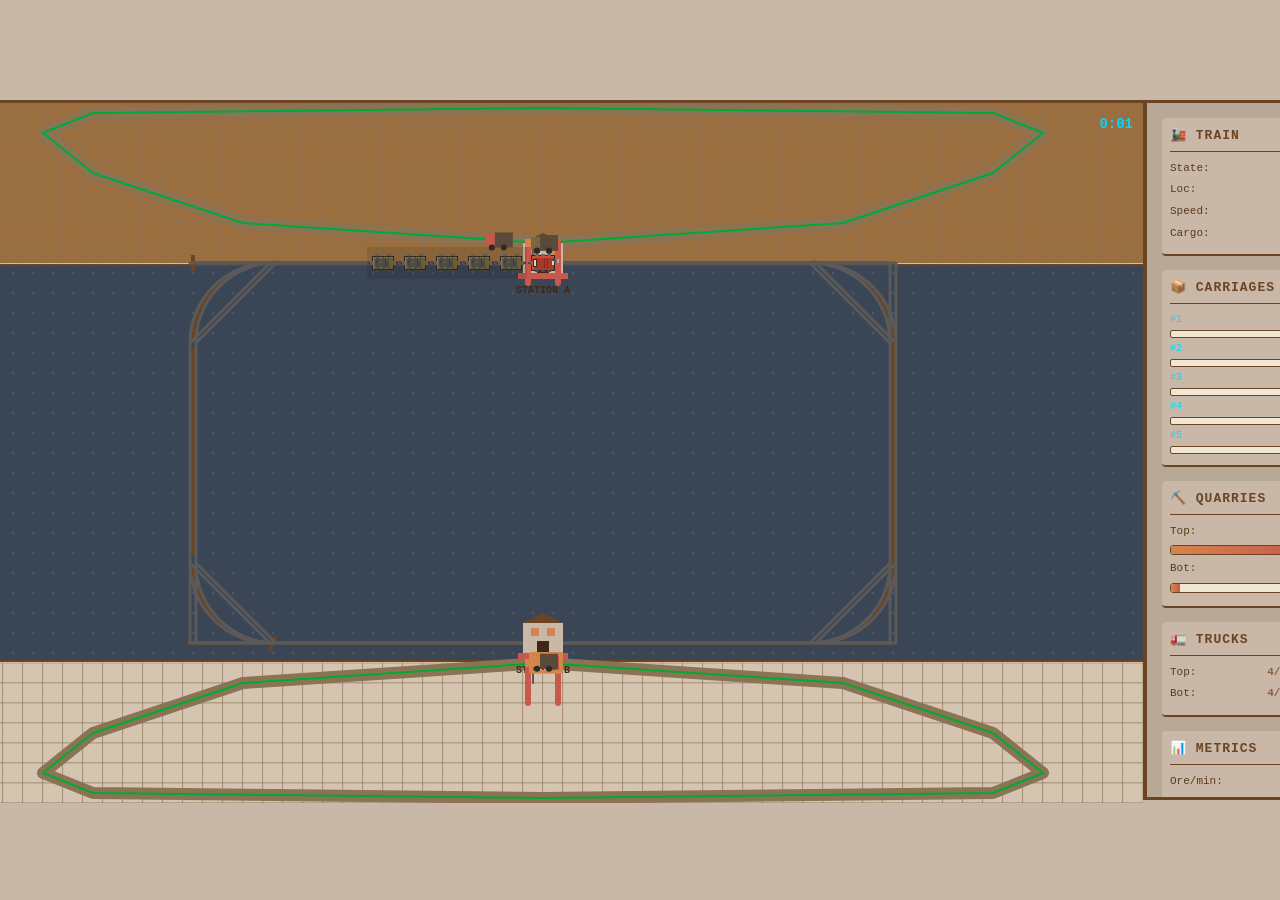
==== commit e6106570: "Integrate SVG sprite graphics for train and carriages - Created functional/sprites.svg with all 32×3" ====
--- a/functional/index.html
+++ b/functional/index.html
@@ -160,11 +160,7 @@
         </div>
         <div class="stat-row">
           <span class="stat-label">Cargo:</span>
-          <span class="stat-value" id="trainCargo">0/8</span>
-        </div>
-        <div class="stat-row">
-          <span class="stat-label">Status:</span>
-          <span class="stat-value" id="trainStatus">WAITING</span>
+          <span class="stat-value" id="trainCargo">0/40</span>
         </div>
       </div>
 
@@ -218,18 +214,6 @@
       <div class="section">
         <h3>📊 Metrics</h3>
         <div class="stat-row">
-          <span class="stat-label">Efficiency:</span>
-          <span class="stat-value" id="metricsEfficiency">0.0</span>
-        </div>
-        <div class="stat-row">
-          <span class="stat-label">Train Load:</span>
-          <span class="stat-value" id="metricsLoadFactor">0%</span>
-        </div>
-        <div class="stat-row">
-          <span class="stat-label">Extracted:</span>
-          <span class="stat-value" id="metricsExtracted">0</span>
-        </div>
-        <div class="stat-row">
           <span class="stat-label">Ore/min:</span>
           <span class="stat-value" id="metricsOreMoved">0</span>
         </div>
@@ -241,155 +225,360 @@
           <span class="stat-label">Time:</span>
           <span class="stat-value" id="metricsTime">0:00</span>
         </div>
+        <div class="stat-row">
+          <span class="stat-label">Flow:</span>
+          <span class="stat-value" id="metricsFlow">A→B</span>
+        </div>
       </div>
     </div>
   </div>
 
+  <!-- SVG Sprite Sheet (hidden) -->
+  <div id="spriteContainer" style="display: none;">
+    <svg xmlns="http://www.w3.org/2000/svg"
+         xmlns:xlink="http://www.w3.org/1999/xlink"
+         viewBox="0 0 32 32"
+         width="32" height="32"
+         shape-rendering="crispEdges"
+         image-rendering="pixelated"
+         id="spriteSheet">
+
+      <defs>
+        <!-- TRACK PIECES -->
+        <symbol id="track-straight-v" viewBox="0 0 32 32">
+          <rect x="0" y="0" width="32" height="32" fill="#c8b898"/>
+          <rect x="9"  y="0" width="2" height="32" fill="#7a7a7a"/>
+          <rect x="10" y="0" width="1" height="32" fill="#9e9e9e"/>
+          <rect x="21" y="0" width="2" height="32" fill="#7a7a7a"/>
+          <rect x="22" y="0" width="1" height="32" fill="#9e9e9e"/>
+          <rect x="6" y="2"  width="20" height="3" fill="#3b2d1a"/>
+          <rect x="7" y="2"  width="18" height="1" fill="#5c4a32"/>
+          <rect x="6" y="10" width="20" height="3" fill="#3b2d1a"/>
+          <rect x="7" y="10" width="18" height="1" fill="#5c4a32"/>
+          <rect x="6" y="18" width="20" height="3" fill="#3b2d1a"/>
+          <rect x="7" y="18" width="18" height="1" fill="#5c4a32"/>
+          <rect x="6" y="26" width="20" height="3" fill="#3b2d1a"/>
+          <rect x="7" y="26" width="18" height="1" fill="#5c4a32"/>
+        </symbol>
+
+        <symbol id="track-straight-h" viewBox="0 0 32 32">
+          <rect x="0" y="0" width="32" height="32" fill="#c8b898"/>
+          <rect x="0" y="9"  width="32" height="2" fill="#7a7a7a"/>
+          <rect x="0" y="10" width="32" height="1" fill="#9e9e9e"/>
+          <rect x="0" y="21" width="32" height="2" fill="#7a7a7a"/>
+          <rect x="0" y="22" width="32" height="1" fill="#9e9e9e"/>
+          <rect x="2"  y="6" width="3" height="20" fill="#3b2d1a"/>
+          <rect x="2"  y="7" width="1" height="18" fill="#5c4a32"/>
+          <rect x="10" y="6" width="3" height="20" fill="#3b2d1a"/>
+          <rect x="10" y="7" width="1" height="18" fill="#5c4a32"/>
+          <rect x="18" y="6" width="3" height="20" fill="#3b2d1a"/>
+          <rect x="18" y="7" width="1" height="18" fill="#5c4a32"/>
+          <rect x="26" y="6" width="3" height="20" fill="#3b2d1a"/>
+          <rect x="26" y="7" width="1" height="18" fill="#5c4a32"/>
+        </symbol>
+
+        <!-- LOCOMOTIVE SPRITES -->
+        <symbol id="train-loco-n" viewBox="0 0 32 32">
+          <rect x="8"  y="4"  width="16" height="24" fill="#2a2a2a"/>
+          <rect x="9"  y="5"  width="14" height="22" fill="#a8382a"/>
+          <rect x="9"  y="5"  width="2"  height="22" fill="#cc4c3a"/>
+          <rect x="9"  y="5"  width="14" height="2"  fill="#cc4c3a"/>
+          <rect x="14" y="3"  width="4"  height="4"  fill="#4a4a4a"/>
+          <rect x="15" y="2"  width="2"  height="2"  fill="#666666"/>
+          <rect x="14" y="0"  width="4"  height="2"  fill="#cccccc" opacity="0.6"/>
+          <rect x="11" y="9"  width="10" height="1"  fill="#8a2820"/>
+          <rect x="11" y="12" width="10" height="1"  fill="#8a2820"/>
+          <rect x="12" y="18" width="8"  height="4"  fill="#2a2a2a"/>
+          <rect x="13" y="19" width="6"  height="2"  fill="#e8d8a8"/>
+          <rect x="14" y="5"  width="4"  height="2"  fill="#e8d8a8"/>
+          <rect x="7"  y="8"  width="2"  height="4"  fill="#666666"/>
+          <rect x="23" y="8"  width="2"  height="4"  fill="#4a4a4a"/>
+          <rect x="7"  y="14" width="2"  height="4"  fill="#666666"/>
+          <rect x="23" y="14" width="2"  height="4"  fill="#4a4a4a"/>
+          <rect x="7"  y="20" width="2"  height="4"  fill="#666666"/>
+          <rect x="23" y="20" width="2"  height="4"  fill="#4a4a4a"/>
+          <rect x="14" y="27" width="4"  height="2"  fill="#666666"/>
+          <rect x="15" y="29" width="2"  height="2"  fill="#4a4a4a"/>
+        </symbol>
+
+        <symbol id="train-loco-e" viewBox="0 0 32 32">
+          <rect x="4"  y="8"  width="24" height="16" fill="#2a2a2a"/>
+          <rect x="5"  y="9"  width="22" height="14" fill="#a8382a"/>
+          <rect x="5"  y="9"  width="22" height="2"  fill="#cc4c3a"/>
+          <rect x="5"  y="9"  width="2"  height="14" fill="#cc4c3a"/>
+          <rect x="25" y="12" width="4"  height="4"  fill="#4a4a4a"/>
+          <rect x="28" y="13" width="2"  height="2"  fill="#666666"/>
+          <rect x="30" y="12" width="2"  height="4"  fill="#cccccc" opacity="0.6"/>
+          <rect x="17" y="11" width="1"  height="10" fill="#8a2820"/>
+          <rect x="20" y="11" width="1"  height="10" fill="#8a2820"/>
+          <rect x="6"  y="12" width="4"  height="8"  fill="#2a2a2a"/>
+          <rect x="7"  y="13" width="2"  height="6"  fill="#e8d8a8"/>
+          <rect x="25" y="14" width="2"  height="4"  fill="#e8d8a8"/>
+          <rect x="8"  y="7"  width="4"  height="2"  fill="#666666"/>
+          <rect x="8"  y="23" width="4"  height="2"  fill="#4a4a4a"/>
+          <rect x="14" y="7"  width="4"  height="2"  fill="#666666"/>
+          <rect x="14" y="23" width="4"  height="2"  fill="#4a4a4a"/>
+          <rect x="20" y="7"  width="4"  height="2"  fill="#666666"/>
+          <rect x="20" y="23" width="4"  height="2"  fill="#4a4a4a"/>
+          <rect x="3"  y="14" width="2"  height="4"  fill="#666666"/>
+          <rect x="1"  y="15" width="2"  height="2"  fill="#4a4a4a"/>
+        </symbol>
+
+        <symbol id="train-loco-s" viewBox="0 0 32 32">
+          <rect x="8"  y="4"  width="16" height="24" fill="#2a2a2a"/>
+          <rect x="9"  y="5"  width="14" height="22" fill="#a8382a"/>
+          <rect x="9"  y="25" width="14" height="2"  fill="#8a2820"/>
+          <rect x="9"  y="5"  width="2"  height="22" fill="#cc4c3a"/>
+          <rect x="14" y="25" width="4"  height="4"  fill="#4a4a4a"/>
+          <rect x="15" y="28" width="2"  height="2"  fill="#666666"/>
+          <rect x="14" y="30" width="4"  height="2"  fill="#cccccc" opacity="0.6"/>
+          <rect x="11" y="20" width="10" height="1"  fill="#8a2820"/>
+          <rect x="11" y="23" width="10" height="1"  fill="#8a2820"/>
+          <rect x="12" y="7"  width="8"  height="4"  fill="#2a2a2a"/>
+          <rect x="13" y="8"  width="6"  height="2"  fill="#e8d8a8"/>
+          <rect x="14" y="25" width="4"  height="2"  fill="#e8d8a8"/>
+          <rect x="7"  y="8"  width="2"  height="4"  fill="#666666"/>
+          <rect x="23" y="8"  width="2"  height="4"  fill="#4a4a4a"/>
+          <rect x="7"  y="14" width="2"  height="4"  fill="#666666"/>
+          <rect x="23" y="14" width="2"  height="4"  fill="#4a4a4a"/>
+          <rect x="7"  y="20" width="2"  height="4"  fill="#666666"/>
+          <rect x="23" y="20" width="2"  height="4"  fill="#4a4a4a"/>
+          <rect x="14" y="3"  width="4"  height="2"  fill="#666666"/>
+          <rect x="15" y="1"  width="2"  height="2"  fill="#4a4a4a"/>
+        </symbol>
+
+        <symbol id="train-loco-w" viewBox="0 0 32 32">
+          <rect x="4"  y="8"  width="24" height="16" fill="#2a2a2a"/>
+          <rect x="5"  y="9"  width="22" height="14" fill="#a8382a"/>
+          <rect x="5"  y="9"  width="22" height="2"  fill="#cc4c3a"/>
+          <rect x="25" y="9"  width="2"  height="14" fill="#8a2820"/>
+          <rect x="3"  y="12" width="4"  height="4"  fill="#4a4a4a"/>
+          <rect x="2"  y="13" width="2"  height="2"  fill="#666666"/>
+          <rect x="0"  y="12" width="2"  height="4"  fill="#cccccc" opacity="0.6"/>
+          <rect x="11" y="11" width="1"  height="10" fill="#8a2820"/>
+          <rect x="14" y="11" width="1"  height="10" fill="#8a2820"/>
+          <rect x="22" y="12" width="4"  height="8"  fill="#2a2a2a"/>
+          <rect x="23" y="13" width="2"  height="6"  fill="#e8d8a8"/>
+          <rect x="5"  y="14" width="2"  height="4"  fill="#e8d8a8"/>
+          <rect x="8"  y="7"  width="4"  height="2"  fill="#666666"/>
+          <rect x="8"  y="23" width="4"  height="2"  fill="#4a4a4a"/>
+          <rect x="14" y="7"  width="4"  height="2"  fill="#666666"/>
+          <rect x="14" y="23" width="4"  height="2"  fill="#4a4a4a"/>
+          <rect x="20" y="7"  width="4"  height="2"  fill="#666666"/>
+          <rect x="20" y="23" width="4"  height="2"  fill="#4a4a4a"/>
+          <rect x="27" y="14" width="2"  height="4"  fill="#666666"/>
+          <rect x="29" y="15" width="2"  height="2"  fill="#4a4a4a"/>
+        </symbol>
+
+        <!-- CARRIAGE SPRITES -->
+        <symbol id="carriage-bucket-n" viewBox="0 0 32 32">
+          <rect x="9"  y="5"  width="14" height="22" fill="#2a2a2a"/>
+          <rect x="10" y="6"  width="12" height="20" fill="#7a6832"/>
+          <rect x="10" y="6"  width="12" height="1"  fill="#9a884a"/>
+          <rect x="10" y="6"  width="1"  height="20" fill="#9a884a"/>
+          <rect x="10" y="11" width="12" height="1"  fill="#5a4a28"/>
+          <rect x="10" y="16" width="12" height="1"  fill="#5a4a28"/>
+          <rect x="10" y="21" width="12" height="1"  fill="#5a4a28"/>
+          <rect x="12" y="8"  width="8"  height="14" fill="#555555"/>
+          <rect x="13" y="9"  width="2"  height="2"  fill="#444444"/>
+          <rect x="17" y="11" width="2"  height="2"  fill="#444444"/>
+          <rect x="14" y="14" width="2"  height="2"  fill="#666666"/>
+          <rect x="16" y="17" width="2"  height="1"  fill="#444444"/>
+          <rect x="13" y="19" width="2"  height="1"  fill="#666666"/>
+          <rect x="9"  y="9"  width="14" height="1"  fill="#4a4a4a"/>
+          <rect x="9"  y="18" width="14" height="1"  fill="#4a4a4a"/>
+          <rect x="7"  y="8"  width="2"  height="4"  fill="#666666"/>
+          <rect x="23" y="8"  width="2"  height="4"  fill="#4a4a4a"/>
+          <rect x="7"  y="20" width="2"  height="4"  fill="#666666"/>
+          <rect x="23" y="20" width="2"  height="4"  fill="#4a4a4a"/>
+          <rect x="14" y="3"  width="4"  height="3"  fill="#666666"/>
+          <rect x="15" y="1"  width="2"  height="2"  fill="#4a4a4a"/>
+          <rect x="14" y="26" width="4"  height="3"  fill="#666666"/>
+          <rect x="15" y="29" width="2"  height="2"  fill="#4a4a4a"/>
+        </symbol>
+
+        <symbol id="carriage-bucket-e" viewBox="0 0 32 32">
+          <rect x="5"  y="9"  width="22" height="14" fill="#2a2a2a"/>
+          <rect x="6"  y="10" width="20" height="12" fill="#7a6832"/>
+          <rect x="6"  y="10" width="20" height="1"  fill="#9a884a"/>
+          <rect x="6"  y="10" width="1"  height="12" fill="#9a884a"/>
+          <rect x="11" y="10" width="1"  height="12" fill="#5a4a28"/>
+          <rect x="16" y="10" width="1"  height="12" fill="#5a4a28"/>
+          <rect x="21" y="10" width="1"  height="12" fill="#5a4a28"/>
+          <rect x="8"  y="12" width="14" height="8"  fill="#555555"/>
+          <rect x="9"  y="13" width="2"  height="2"  fill="#444444"/>
+          <rect x="13" y="14" width="2"  height="2"  fill="#666666"/>
+          <rect x="17" y="13" width="2"  height="1"  fill="#444444"/>
+          <rect x="19" y="16" width="2"  height="2"  fill="#444444"/>
+          <rect x="9"  y="9"  width="1"  height="14" fill="#4a4a4a"/>
+          <rect x="18" y="9"  width="1"  height="14" fill="#4a4a4a"/>
+          <rect x="8"  y="7"  width="4"  height="2"  fill="#666666"/>
+          <rect x="8"  y="23" width="4"  height="2"  fill="#4a4a4a"/>
+          <rect x="20" y="7"  width="4"  height="2"  fill="#666666"/>
+          <rect x="20" y="23" width="4"  height="2"  fill="#4a4a4a"/>
+          <rect x="26" y="14" width="3"  height="4"  fill="#666666"/>
+          <rect x="29" y="15" width="2"  height="2"  fill="#4a4a4a"/>
+          <rect x="3"  y="14" width="3"  height="4"  fill="#666666"/>
+          <rect x="1"  y="15" width="2"  height="2"  fill="#4a4a4a"/>
+        </symbol>
+
+        <symbol id="carriage-bucket-s" viewBox="0 0 32 32">
+          <rect x="9"  y="5"  width="14" height="22" fill="#2a2a2a"/>
+          <rect x="10" y="6"  width="12" height="20" fill="#7a6832"/>
+          <rect x="10" y="25" width="12" height="1"  fill="#5a4a28"/>
+          <rect x="21" y="6"  width="1"  height="20" fill="#5a4a28"/>
+          <rect x="10" y="6"  width="1"  height="20" fill="#9a884a"/>
+          <rect x="10" y="11" width="12" height="1"  fill="#5a4a28"/>
+          <rect x="10" y="16" width="12" height="1"  fill="#5a4a28"/>
+          <rect x="10" y="21" width="12" height="1"  fill="#5a4a28"/>
+          <rect x="12" y="8"  width="8"  height="14" fill="#555555"/>
+          <rect x="15" y="10" width="2"  height="2"  fill="#444444"/>
+          <rect x="13" y="13" width="2"  height="2"  fill="#666666"/>
+          <rect x="17" y="16" width="2"  height="2"  fill="#444444"/>
+          <rect x="14" y="19" width="2"  height="1"  fill="#666666"/>
+          <rect x="9"  y="9"  width="14" height="1"  fill="#4a4a4a"/>
+          <rect x="9"  y="18" width="14" height="1"  fill="#4a4a4a"/>
+          <rect x="7"  y="8"  width="2"  height="4"  fill="#666666"/>
+          <rect x="23" y="8"  width="2"  height="4"  fill="#4a4a4a"/>
+          <rect x="7"  y="20" width="2"  height="4"  fill="#666666"/>
+          <rect x="23" y="20" width="2"  height="4"  fill="#4a4a4a"/>
+          <rect x="14" y="3"  width="4"  height="3"  fill="#666666"/>
+          <rect x="15" y="1"  width="2"  height="2"  fill="#4a4a4a"/>
+          <rect x="14" y="26" width="4"  height="3"  fill="#666666"/>
+          <rect x="15" y="29" width="2"  height="2"  fill="#4a4a4a"/>
+        </symbol>
+
+        <symbol id="carriage-bucket-w" viewBox="0 0 32 32">
+          <rect x="5"  y="9"  width="22" height="14" fill="#2a2a2a"/>
+          <rect x="6"  y="10" width="20" height="12" fill="#7a6832"/>
+          <rect x="6"  y="21" width="20" height="1"  fill="#5a4a28"/>
+          <rect x="25" y="10" width="1"  height="12" fill="#5a4a28"/>
+          <rect x="6"  y="10" width="1"  height="12" fill="#9a884a"/>
+          <rect x="11" y="10" width="1"  height="12" fill="#5a4a28"/>
+          <rect x="16" y="10" width="1"  height="12" fill="#5a4a28"/>
+          <rect x="21" y="10" width="1"  height="12" fill="#5a4a28"/>
+          <rect x="8"  y="12" width="14" height="8"  fill="#555555"/>
+          <rect x="10" y="13" width="2"  height="2"  fill="#666666"/>
+          <rect x="14" y="15" width="2"  height="2"  fill="#444444"/>
+          <rect x="18" y="13" width="2"  height="1"  fill="#444444"/>
+          <rect x="11" y="17" width="2"  height="1"  fill="#666666"/>
+          <rect x="9"  y="9"  width="1"  height="14" fill="#4a4a4a"/>
+          <rect x="18" y="9"  width="1"  height="14" fill="#4a4a4a"/>
+          <rect x="8"  y="7"  width="4"  height="2"  fill="#666666"/>
+          <rect x="8"  y="23" width="4"  height="2"  fill="#4a4a4a"/>
+          <rect x="20" y="7"  width="4"  height="2"  fill="#666666"/>
+          <rect x="20" y="23" width="4"  height="2"  fill="#4a4a4a"/>
+          <rect x="26" y="14" width="3"  height="4"  fill="#666666"/>
+          <rect x="29" y="15" width="2"  height="2"  fill="#4a4a4a"/>
+          <rect x="3"  y="14" width="3"  height="4"  fill="#666666"/>
+          <rect x="1"  y="15" width="2"  height="2"  fill="#4a4a4a"/>
+        </symbol>
+      </defs>
+
+    </svg>
+  </div>
+
   <script>
-    /**
-     * ========== INDUSTRIAL MINE SIMULATION ==========
-     *
-     * A sophisticated logistics game simulating ore mining and transport.
-     *
-     * CORE SYSTEMS:
-     * 1. BEHAVIOR TREES: AI for trucks and trains using Selector/Sequence patterns
-     * 2. SPATIAL GRID: O(1) proximity queries for ore extraction within radius
-     * 3. STATE MACHINE: Cranes manage IDLE→RECEIVING→STAGING→READY→TRANSFERRING states
-     * 4. MULTI-ORE: Iron/Coal/Gold with different extraction rates and values
-     * 5. SUPPLY CHAIN: Quarry → Truck → Crane → Train → Destination
-     * 6. PROGRESSION: Milestones unlock bonuses as ore is extracted
-     * 7. METRICS: Real-time efficiency tracking with color-coded feedback
-     *
-     * GAME LOOP:
-     * - Update: spatial grid, train, cranes, trucks, metrics
-     * - Physics: movement along roads, state transitions
-     * - Render: canvas drawing and UI sidebar
-     * - UI: update metrics and status indicators
-     *
-     * KEY MECHANICS:
-     * - Trucks extract ore from within 10-cell radius (proximity)
-     * - Cranes batch ore and signal train readiness
-     * - Train auto-dispatches when cargo >= target OR dwell time expires
-     * - Pullover zones prevent traffic gridlock
-     * - Economic metrics show supply chain efficiency
-     *
-     * REFERENCE:
-     * - Behavior trees: http://developers-heaven.net/blog/game-ai-behavior-trees
-     * - Transport Tycoon: classic logistics game inspiration
-     * - Factorio: supply chain mechanics inspiration
-     */
-
     /* ===== CANVAS SETUP ===== */
     const canvas = document.getElementById('gameCanvas');
     const ctx = canvas.getContext('2d');
     canvas.width = 1200;
     canvas.height = 700;
 
-    /* ===== CONFIGURATION ===== */
-    const CONFIG = {
-      CANVAS: { width: 1200, height: 700 },
-      CELL_SIZE: 20,
-
-      // Track geometry
-      TRACK: {
-        LEFT: 250,
-        RIGHT: 950,
-        TOP: 160,
-        BOTTOM: 540,
-        RADIUS: 80,
-        CRUISE_SPEED: 40.0,
-        ACCEL_DIST: 120
-      },
-
-      // Station positions
-      STATIONS: {
-        A: { x: 600, y: 160 },
-        B: { x: 600, y: 540 }
-      },
-
-      // Quarry dimensions (60×8 cells = 480 cells, ~3840 ore total)
-      QUARRIES: {
-        A: { x: 0, y: 0, cols: 60, rows: 8, cellSize: 20 },
-        B: { x: 0, y: 560, cols: 60, rows: 8, cellSize: 20 },
-        MAX_ORE: 3840,
-        EMPTY_THRESHOLD: 192,  // ~5%
-        FULL_THRESHOLD: 3648   // ~95%
-      },
-
-      // Crane positions
-      CRANES: {
-        A: { x: 600, baseY: 140 },
-        B: { x: 600, baseY: 560 }
-      },
-
-      // Train mechanics
-      TRAIN: {
-        CARRIAGE_COUNT: 2,
-        CARRIAGE_CAPACITY: 4,
-        CARRIAGE_SPACING: 32,
-        DWELL_TIME: 5.0,
-        TARGET_LOAD_CAPACITY: 6,
-        MIN_LOADED_TO_DEPART: 1,
-        URGENT_LOAD_CAPACITY: 4
-      },
-
-      // Truck mechanics
-      TRUCKS: {
-        SPEED: 28,
-        PER_STATION: 4,
-        EXTRACTION_RATE: 2.0
-      },
-
-      // Ore types
-      ORE_TYPES: {
-        IRON: { color: '#8b6f47', extractRate: 0.8, value: 1.0, label: 'Iron' },
-        COAL: { color: '#3a3a3a', extractRate: 0.6, value: 2.0, label: 'Coal' },
-        GOLD: { color: '#d4a835', extractRate: 0.4, value: 5.0, label: 'Gold' }
-      },
-
-      // Pullover zones for truck distribution
-      PULLOVER_ZONES: {
-        A: [
-          { dist: 80, capacity: 2, label: '1' },
-          { dist: 180, capacity: 2, label: '2' },
-          { dist: 280, capacity: 2, label: '3' }
-        ],
-        B: [
-          { dist: 80, capacity: 2, label: '1' },
-          { dist: 180, capacity: 2, label: '2' },
-          { dist: 280, capacity: 2, label: '3' }
-        ]
-      }
+    /* ===== SPRITE LOADING ===== */
+    const SPRITES = {};
+
+    function loadSprites() {
+      const spriteIds = [
+        'track-straight-v', 'track-straight-h',
+        'train-loco-n', 'train-loco-e', 'train-loco-s', 'train-loco-w',
+        'carriage-bucket-n', 'carriage-bucket-e', 'carriage-bucket-s', 'carriage-bucket-w'
+      ];
+
+      spriteIds.forEach(id => {
+        const symbol = document.getElementById(id);
+        if (!symbol) return;
+
+        // Create an off-screen canvas for rendering sprite
+        const spriteCanvas = document.createElement('canvas');
+        spriteCanvas.width = 32;
+        spriteCanvas.height = 32;
+        const spriteCtx = spriteCanvas.getContext('2d');
+
+        // Create SVG image and render to canvas
+        const svg = new XMLSerializer().serializeToString(symbol);
+        const svgBlob = new Blob([`<svg xmlns="http://www.w3.org/2000/svg" viewBox="0 0 32 32" width="32" height="32" shape-rendering="crispEdges" image-rendering="pixelated">${svg.substring(svg.indexOf('>') + 1, svg.lastIndexOf('<'))}</svg>`], { type: 'image/svg+xml' });
+        const url = URL.createObjectURL(svgBlob);
+
+        const img = new Image();
+        img.onload = () => {
+          spriteCtx.drawImage(img, 0, 0);
+          SPRITES[id] = spriteCanvas;
+          URL.revokeObjectURL(url);
+        };
+        img.src = url;
+      });
+    }
+
+    // Direction mapping: Convert angle (radians) to cardinal direction
+    function getDirection(angle) {
+      // Normalize angle to 0-2π
+      let normalizedAngle = ((angle % (Math.PI * 2)) + Math.PI * 2) % (Math.PI * 2);
+      // Convert to degrees for easier understanding: 0° = East
+      const deg = normalizedAngle * 180 / Math.PI;
+
+      // Map to cardinal directions (N/E/S/W)
+      if (deg >= 315 || deg < 45) return 'e';  // East (right)
+      if (deg >= 45 && deg < 135) return 's';  // South (down)
+      if (deg >= 135 && deg < 225) return 'w'; // West (left)
+      return 'n'; // North (up)
+    }
+
+    /* ===== CONSTANTS ===== */
+    const CANVAS_W = 1200, CANVAS_H = 700;
+    const CELL = 20; // terrain tile size (quarry cell)
+
+    // Oval track (rounded rectangle) - Middle 60% of canvas
+    // Top 20%: 0-140px (Quarry A: 8 rows × 20px = 160px, but capped at 140)
+    // Middle 60%: 140-560px (Train tracks with stations)
+    // Bottom 20%: 560-700px (Quarry B: 8 rows × 20px = 160px, but capped at 140)
+    const TK = {
+      LEFT: 250,
+      RIGHT: 950,
+      TOP: 160,      // Just below Quarry A
+      BOTTOM: 540,   // Just above Quarry B
+      RADIUS: 80
     };
 
-    // Legacy constant references for backward compatibility
-    const CANVAS_W = CONFIG.CANVAS.width;
-    const CANVAS_H = CONFIG.CANVAS.height;
-    const CELL = CONFIG.CELL_SIZE;
-    const TK = CONFIG.TRACK;
-    const CRUISE_SPEED = CONFIG.TRACK.CRUISE_SPEED;
-    const ACCEL_DIST = CONFIG.TRACK.ACCEL_DIST;
-    const STATION_A = CONFIG.STATIONS.A;
-    const STATION_B = CONFIG.STATIONS.B;
-    const QUARRY_A = CONFIG.QUARRIES.A;
-    const QUARRY_B = CONFIG.QUARRIES.B;
-    const CRANE_A = CONFIG.CRANES.A;
-    const CRANE_B = CONFIG.CRANES.B;
-    const CARRIAGE_COUNT = CONFIG.TRAIN.CARRIAGE_COUNT;
-    const CARRIAGE_CAPACITY = CONFIG.TRAIN.CARRIAGE_CAPACITY;
-    const CARRIAGE_SPACING = CONFIG.TRAIN.CARRIAGE_SPACING;
-    const DWELL_TIME = CONFIG.TRAIN.DWELL_TIME;
-    const TARGET_LOAD_CAPACITY = CONFIG.TRAIN.TARGET_LOAD_CAPACITY;
-    const MIN_LOADED_TO_DEPART = CONFIG.TRAIN.MIN_LOADED_TO_DEPART;
-    const URGENT_LOAD_CAPACITY = CONFIG.TRAIN.URGENT_LOAD_CAPACITY;
-    const TRUCK_SPEED = CONFIG.TRUCKS.SPEED;
-    const TRUCKS_PER_STATION = CONFIG.TRUCKS.PER_STATION;
-    const MAX_QUARRY_ORE = CONFIG.QUARRIES.MAX_ORE;
-    const EMPTY_THRESHOLD = CONFIG.QUARRIES.EMPTY_THRESHOLD;
-    const FULL_THRESHOLD = CONFIG.QUARRIES.FULL_THRESHOLD;
-    const ORE_TYPES = CONFIG.ORE_TYPES;
-    const PULLOVER_A_ZONES = CONFIG.PULLOVER_ZONES.A;
-    const PULLOVER_B_ZONES = CONFIG.PULLOVER_ZONES.B;
+    const CRUISE_SPEED = 40.0;  // px/sec (reduced from 52.95 for slower, more visible movement)
+    const ACCEL_DIST = 120;     // px for accel/decel ramp
+
+    // Station locations (pixel coords on track) - Top and bottom middle
+    const STATION_A = { x: 600, y: 160 };   // top of track, on the loop
+    const STATION_B = { x: 600, y: 540 };   // bottom of track, on the loop
+
+    // Quarries (pixel coords + grid size) - Expanded to 60×8 cells (20px per cell)
+    // Top 20%: 0-140px height, 0-1200px width
+    // Bottom 20%: 560-700px height, 0-1200px width
+    const QUARRY_A = { x: 0, y: 0, cols: 60, rows: 8, cellSize: 20 };    // Top, full width
+    const QUARRY_B = { x: 0, y: 560, cols: 60, rows: 8, cellSize: 20 };  // Bottom, full width
+
+    // Cranes - positioned at stations
+    const CRANE_A = { x: 600, baseY: 140 };  // Just above Quarry A
+    const CRANE_B = { x: 600, baseY: 560 };  // Just below train tracks, above Quarry B
+
+    const CARRIAGE_COUNT = 5;
+    const CARRIAGE_CAPACITY = 8;
+    const CARRIAGE_SPACING = 32;  // px center-to-center
+
+    const DWELL_TIME = 9.0;        // seconds
+    const TRUCK_SPEED = 28;        // px/sec (slower for better pacing)
+    const TRUCKS_PER_STATION = 4;  // increased from 3 for more activity
+    const DAY_CYCLE_SECS = 120.0;
+
+    const MAX_QUARRY_ORE = 3840;   // 60×8×8 (expanded from 37×8×8 = 2368)
+    const EMPTY_THRESHOLD = 192;   // ~5%
+    const FULL_THRESHOLD = 3648;   // ~95%
 
     // Road waypoints - Carved naturally through quarries
     // Quarry A spans y: 0-140px, x: 0-1200px (full width)
@@ -576,153 +765,6 @@
       return ((d % PATH_LENGTH) + PATH_LENGTH) % PATH_LENGTH;
     }
 
-    /* ===== BEHAVIOR TREE SYSTEM ===== */
-    const BehaviorStatus = { SUCCESS: 'SUCCESS', FAILURE: 'FAILURE', RUNNING: 'RUNNING' };
-
-    /**
-     * Base behavior node - all tree nodes inherit from this
-     * @class BehaviorNode
-     */
-    class BehaviorNode {
-      tick(entity, dt) {
-        throw new Error('tick() must be implemented by subclass');
-      }
-    }
-
-    /**
-     * Selector: runs children until one returns SUCCESS
-     * Returns FAILURE only if all children fail
-     */
-    class Selector extends BehaviorNode {
-      constructor(children = []) {
-        super();
-        this.children = children;
-      }
-
-      tick(entity, dt) {
-        for (const child of this.children) {
-          const status = child.tick(entity, dt);
-          if (status === BehaviorStatus.SUCCESS || status === BehaviorStatus.RUNNING) {
-            return status;
-          }
-        }
-        return BehaviorStatus.FAILURE;
-      }
-    }
-
-    /**
-     * Sequence: runs children in order until one returns FAILURE
-     * Returns SUCCESS only if all children succeed
-     */
-    class Sequence extends BehaviorNode {
-      constructor(children = []) {
-        super();
-        this.children = children;
-      }
-
-      tick(entity, dt) {
-        for (const child of this.children) {
-          const status = child.tick(entity, dt);
-          if (status !== BehaviorStatus.SUCCESS) {
-            return status;
-          }
-        }
-        return BehaviorStatus.SUCCESS;
-      }
-    }
-
-    /**
-     * Condition node: tests a predicate function
-     * Returns SUCCESS if predicate is true, FAILURE otherwise
-     */
-    class Condition extends BehaviorNode {
-      constructor(predicate) {
-        super();
-        this.predicate = predicate;
-      }
-
-      tick(entity, dt) {
-        return this.predicate(entity, dt) ? BehaviorStatus.SUCCESS : BehaviorStatus.FAILURE;
-      }
-    }
-
-    /**
-     * Action node: performs an action and returns its result
-     */
-    class Action extends BehaviorNode {
-      constructor(action) {
-        super();
-        this.action = action;
-      }
-
-      tick(entity, dt) {
-        return this.action(entity, dt);
-      }
-    }
-
-    /* ===== SPATIAL GRID SYSTEM ===== */
-    class SpatialGrid {
-      constructor(cellSize = 40) {
-        this.cellSize = cellSize;
-        this.cellsX = Math.ceil(CANVAS_W / cellSize);
-        this.cellsY = Math.ceil(CANVAS_H / cellSize);
-        this.cells = Array(this.cellsX).fill(null).map(() => Array(this.cellsY).fill(null).map(() => ({
-          trucks: [],
-          ore: []
-        })));
-      }
-
-      getCellCoords(x, y) {
-        const cx = Math.floor(x / this.cellSize);
-        const cy = Math.floor(y / this.cellSize);
-        return {
-          cx: Math.max(0, Math.min(cx, this.cellsX - 1)),
-          cy: Math.max(0, Math.min(cy, this.cellsY - 1))
-        };
-      }
-
-      addTruck(truck) {
-        const { cx, cy } = this.getCellCoords(truck.x, truck.y);
-        if (!this.cells[cx][cy].trucks.includes(truck)) {
-          this.cells[cx][cy].trucks.push(truck);
-        }
-      }
-
-      queryRadius(x, y, radius) {
-        const radiusCells = Math.ceil(radius / this.cellSize);
-        const { cx, cy } = this.getCellCoords(x, y);
-        const nearby = [];
-
-        for (let dx = -radiusCells; dx <= radiusCells; dx++) {
-          for (let dy = -radiusCells; dy <= radiusCells; dy++) {
-            const nx = cx + dx;
-            const ny = cy + dy;
-            if (nx >= 0 && nx < this.cellsX && ny >= 0 && ny < this.cellsY) {
-              nearby.push(...this.cells[nx][ny].trucks);
-            }
-          }
-        }
-
-        return nearby;
-      }
-
-      update(trucks) {
-        // Clear and rebuild grid
-        for (let x = 0; x < this.cellsX; x++) {
-          for (let y = 0; y < this.cellsY; y++) {
-            this.cells[x][y].trucks = [];
-          }
-        }
-
-        // Add all trucks to grid
-        for (const truck of trucks) {
-          this.addTruck(truck);
-        }
-      }
-    }
-
-    const spatialGrid = new SpatialGrid(40);
-
     /* ===== STATE OBJECT ===== */
     const state = {
       train: {
@@ -735,34 +777,10 @@
         lastStationDist: 0,
         carriages: Array.from({ length: CARRIAGE_COUNT }, () => ({ ore: 0.0 }))
       },
-      craneA: {
-        ore: 0.0,
-        state: 'IDLE',           // IDLE, RECEIVING, STAGING, READY, TRANSFERRING, EMPTY
-        capacity: 50,             // Max ore the crane can hold
-        transferRate: 3,          // Units per second from truck
-        readyThreshold: 15,       // Min ore to broadcast READY
-        stagedTime: 0,            // Time ore has been in staging
-        maxStageTime: 5           // Broadcast READY after this time
-      },
-      craneB: {
-        ore: 0.0,
-        state: 'IDLE',
-        capacity: 50,
-        transferRate: 3,
-        readyThreshold: 15,
-        stagedTime: 0,
-        maxStageTime: 5
-      },
-      quarryA: {
-        iron: new Float32Array(480),
-        coal: new Float32Array(480),
-        gold: new Float32Array(480)
-      },
-      quarryB: {
-        iron: new Float32Array(480),
-        coal: new Float32Array(480),
-        gold: new Float32Array(480)
-      },
+      craneA: { ore: 0.0 },
+      craneB: { ore: 0.0 },
+      quarryA: new Float32Array(480),  // 60 cols * 8 rows
+      quarryB: new Float32Array(480),  // 60 cols * 8 rows
       quarryAFlash: 0,  // Flash timer for quarry A
       quarryBFlash: 0,  // Flash timer for quarry B
       lastQuarryATotal: 0,  // Track previous fill state
@@ -772,132 +790,14 @@
       stats: {
         oreMoved: 0.0,
         cycleCount: 0,
-        totalTime: 0.0,
-        oreExtracted: 0.0,     // Total ore extracted from quarries
-        blocksPerSecond: 0.0,  // Efficiency: ore moved per second
-        trainLoadFactor: 0.0,  // Avg cargo / max capacity
-        craneQueueTime: 0.0    // Avg wait time for crane access
-      },
-      progression: {
-        milestonesHit: 0,      // Number of unlocked milestones
-        speedBonus: 1.0,       // Truck speed multiplier
-        capacityBonus: 1.0     // Crane capacity multiplier
+        totalTime: 0.0
       }
     };
 
-    // Initialize quarries: A full with mixed ore types, B empty
-    // Mixed ore distribution: 40% iron, 35% coal, 25% gold
+    // Initialize quarries: A full, B empty (60 cols * 8 rows = 480 cells)
     for (let i = 0; i < 480; i++) {
-      const rand = Math.random();
-      const fullAmount = 7 + Math.random() * 1;
-      const emptyAmount = 0 + Math.random() * 0.5;
-
-      if (rand < 0.4) {
-        state.quarryA.iron[i] = fullAmount;
-      } else if (rand < 0.75) {
-        state.quarryA.coal[i] = fullAmount;
-      } else {
-        state.quarryA.gold[i] = fullAmount;
-      }
-
-      // B stays empty initially
-      state.quarryB.iron[i] = emptyAmount;
-      state.quarryB.coal[i] = emptyAmount;
-      state.quarryB.gold[i] = emptyAmount;
-    }
-
-    /* ===== BEHAVIOR TREE BUILDERS ===== */
-
-    /**
-     * Build truck behavior tree
-     * Trucks follow: Idle → Quarry (extract ore) → Crane (deposit)
-     */
-    function buildTruckBehaviorTree() {
-      return new Sequence([
-        // Check if truck should be active
-        new Condition((truck, dt) => {
-          // If reversed and on side B, or not reversed and on side A, should go to quarry
-          if ((!state.isReversed && truck.side === 'A') || (state.isReversed && truck.side === 'B')) {
-            return true;
-          }
-          if ((!state.isReversed && truck.side === 'B') || (state.isReversed && truck.side === 'A')) {
-            return true;
-          }
-          return false;
-        }),
-        // Main truck activity
-        new Selector([
-          // If idle, determine phase
-          new Sequence([
-            new Condition((truck) => truck.phase === 'IDLE'),
-            new Action((truck) => {
-              if ((!state.isReversed && truck.side === 'A') || (state.isReversed && truck.side === 'B')) {
-                truck.phase = 'TO_QUARRY';
-              } else {
-                truck.phase = 'TO_CRANE';
-              }
-              return BehaviorStatus.SUCCESS;
-            })
-          ]),
-          // If going to quarry
-          new Sequence([
-            new Condition((truck) => truck.phase === 'TO_QUARRY'),
-            new Action((truck, dt) => updateTruckToQuarry(truck, dt))
-          ]),
-          // If at quarry (loading)
-          new Sequence([
-            new Condition((truck) => truck.phase === 'AT_QUARRY'),
-            new Action((truck, dt) => updateTruckAtQuarry(truck, dt))
-          ]),
-          // If going to crane
-          new Sequence([
-            new Condition((truck) => truck.phase === 'TO_CRANE'),
-            new Action((truck, dt) => updateTruckToCrane(truck, dt))
-          ]),
-          // If at crane (unloading)
-          new Sequence([
-            new Condition((truck) => truck.phase === 'AT_CRANE'),
-            new Action((truck, dt) => updateTruckAtCrane(truck, dt))
-          ]),
-          // If at pullover (waiting)
-          new Sequence([
-            new Condition((truck) => truck.phase === 'AT_PULLOVER'),
-            new Action((truck, dt) => updateTruckAtPullover(truck, dt))
-          ])
-        ])
-      ]);
-    }
-
-    /**
-     * Build train behavior tree
-     * Train follows: Docked (loading) → Depart → Transit → Arrive → Dock
-     */
-    function buildTrainBehaviorTree() {
-      return new Sequence([
-        new Selector([
-          // If docked, check if should depart
-          new Sequence([
-            new Condition((train) => train.phase === 'DOCKED'),
-            new Selector([
-              // Check dispatch conditions
-              new Sequence([
-                new Condition((train) => canTrainDispatch()),
-                new Action((train) => {
-                  train.phase = 'ACCEL';
-                  return BehaviorStatus.SUCCESS;
-                })
-              ]),
-              // Otherwise stay docked
-              new Action((train) => BehaviorStatus.SUCCESS)
-            ])
-          ]),
-          // If in transit, update position
-          new Sequence([
-            new Condition((train) => ['ACCEL', 'CRUISE', 'DECEL'].includes(train.phase)),
-            new Action((train, dt) => updateTrainMovement(train, dt))
-          ])
-        ])
-      ]);
+      state.quarryA[i] = 7 + Math.random() * 1;
+      state.quarryB[i] = 0 + Math.random() * 1;
     }
 
     // Truck colors - warm earthy, retro palette
@@ -910,11 +810,7 @@
       '#8b5e3c'   // tan-brown
     ];
 
-    // Build behavior trees (shared for all trucks of same type)
-    const truckBehaviorTree = buildTruckBehaviorTree();
-    const trainBehaviorTree = buildTrainBehaviorTree();
-
-    // Initialize trucks with unique colors and behavior trees
+    // Initialize trucks with unique colors
     for (let i = 0; i < TRUCKS_PER_STATION; i++) {
       state.trucks.push({
         side: 'A',
@@ -925,11 +821,7 @@
         x: ROAD_A[0].x,
         y: ROAD_A[0].y,
         colorIdx: i,
-        bobbleTime: 0,
-        behaviorTree: truckBehaviorTree,
-        pulloverZoneIdx: -1,       // Current zone index (-1 = none)
-        targetCellIdx: -1,         // Ore cell being extracted from
-        cargoType: 'IRON'          // Type of ore being carried
+        bobbleTime: 0
       });
     }
     for (let i = 0; i < TRUCKS_PER_STATION; i++) {
@@ -942,425 +834,21 @@
         x: ROAD_B[0].x,
         y: ROAD_B[0].y,
         colorIdx: (i + TRUCKS_PER_STATION) % TRUCK_COLORS.length,
-        bobbleTime: 0,
-        behaviorTree: truckBehaviorTree,
-        pulloverZoneIdx: -1,       // Current zone index (-1 = none)
-        targetCellIdx: -1,         // Ore cell being extracted from
-        cargoType: 'IRON'          // Type of ore being carried
+        bobbleTime: 0
       });
     }
-
-    // Add behavior tree to train
-    state.train.behaviorTree = trainBehaviorTree;
 
     /* ===== TRAIN MOVEMENT ===== */
     function updateTrain(dt) {
-      // Execute behavior tree for train
-      state.train.behaviorTree.tick(state.train, dt);
-    }
-
-    /* ===== CRANE OPERATIONS ===== */
-    function updateCranes(dt) {
       const train = state.train;
 
-      if (train.atStation === 'A') {
-        // At station A: load craneA ore into train
-        transferCraneToTrain(state.craneA, train, dt);
-      } else if (train.atStation === 'B') {
-        // At station B: unload train carriages into craneB
-        const UNLOAD_RATE = 4.0;
-        const delta = UNLOAD_RATE * dt;
-
-        for (let i = 0; i < CARRIAGE_COUNT; i++) {
-          if (train.carriages[i].ore <= 0) break;
-          const space = state.craneB.capacity - state.craneB.ore;
-          const xfer = Math.min(train.carriages[i].ore, space, delta);
-          train.carriages[i].ore -= xfer;
-          state.craneB.ore += xfer;
-          state.stats.oreMoved += xfer;
-        }
-        updateCraneState(state.craneB, dt);
-      }
-
-      // Always update crane states for visual feedback
-      updateCraneState(state.craneA, dt);
-      updateCraneState(state.craneB, dt);
-    }
-
-    /* ===== QUARRY HELPERS ===== */
-    function quarryTotal(q) {
-      if (!q.iron) {
-        // Legacy single-array format (shouldn't happen now)
-        return Array.from(q).reduce((s, h) => s + h, 0);
-      }
-      // Multi-ore format
-      const iron = Array.from(q.iron).reduce((s, h) => s + h, 0);
-      const coal = Array.from(q.coal).reduce((s, h) => s + h, 0);
-      const gold = Array.from(q.gold).reduce((s, h) => s + h, 0);
-      return iron + coal + gold;
-    }
-
-    /**
-     * Get total ore by type for a quarry
-     */
-    function quarryTotalByType(q, type) {
-      if (!q[type]) return 0;
-      return Array.from(q[type]).reduce((s, h) => s + h, 0);
-    }
-
-    /**
-     * Find nearest ore cell to truck position using proximity (multi-ore aware)
-     * @param {Object} quarry - quarry object with iron/coal/gold arrays
-     * @param {Object} quarryDef - quarry definition with cols/rows
-     * @param {number} truckX - truck world x position
-     * @param {number} truckY - truck world y position
-     * @param {number} radiusCells - search radius in cells (default 10)
-     * @returns {Object} {cellIdx, oreType} or {cellIdx: -1} if none found
-     */
-    function findNearestOreCell(quarry, quarryDef, truckX, truckY, radiusCells = 10) {
-      // Convert truck world position to quarry grid coordinates
-      const relX = truckX - quarryDef.x;
-      const relY = truckY - quarryDef.y;
-      const truckCol = Math.floor(relX / quarryDef.cellSize);
-      const truckRow = Math.floor(relY / quarryDef.cellSize);
-
-      let bestIdx = -1;
-      let bestDist = Infinity;
-      let bestOre = -1;
-      let bestType = 'IRON';
-
-      // Search radius around truck for any ore
-      for (let r = 0; r < quarryDef.rows; r++) {
-        for (let c = 0; c < quarryDef.cols; c++) {
-          const distX = c - truckCol;
-          const distY = r - truckRow;
-          const dist = Math.sqrt(distX * distX + distY * distY);
-
-          if (dist <= radiusCells) {
-            const idx = r * quarryDef.cols + c;
-            // Check all ore types
-            for (const [type, value] of Object.entries(quarry)) {
-              const ore = value[idx];
-              // Prefer valuable ores (gold > coal > iron), then highest amount
-              const typeValue = type === 'GOLD' ? 3 : (type === 'COAL' ? 2 : 1);
-              const score = ore * typeValue; // Score = amount * type-value
-              const bestScore = bestOre * (bestType === 'GOLD' ? 3 : (bestType === 'COAL' ? 2 : 1));
-
-              if (ore > 0 && (score > bestScore || (score === bestScore && dist < bestDist))) {
-                bestIdx = idx;
-                bestDist = dist;
-                bestOre = ore;
-                bestType = type;
-              }
-            }
-          }
-        }
-      }
-
-      return { cellIdx: bestIdx, oreType: bestType };
-    }
-
-    /**
-     * Remove ore from specific cell index and type
-     * @param {Object} quarry - quarry object with iron/coal/gold arrays
-     * @param {number} cellIdx - cell index to extract from
-     * @param {string} oreType - type of ore (IRON, COAL, GOLD)
-     * @param {number} amount - amount to extract
-     * @returns {number} actual amount extracted
-     */
-    function removeOreFromCell(quarry, cellIdx, oreType, amount) {
-      if (cellIdx < 0 || !quarry[oreType] || cellIdx >= quarry[oreType].length || quarry[oreType][cellIdx] <= 0) {
-        return 0;
-      }
-      const xfer = Math.min(quarry[oreType][cellIdx], amount);
-      quarry[oreType][cellIdx] -= xfer;
-      return xfer;
-    }
-
-    function removeOreFromQuarry(q, amount, type = 'IRON') {
-      if (!q[type]) return 0;
-      let remaining = amount;
-      // Remove from tallest cells first for this ore type
-      for (let iter = 0; iter < 10 && remaining > 0; iter++) {
-        let maxIdx = -1, maxH = -1;
-        for (let i = 0; i < q[type].length; i++) {
-          if (q[type][i] > maxH) {
-            maxH = q[type][i];
-            maxIdx = i;
-          }
-        }
-        if (maxIdx === -1) break;
-        const xfer = Math.min(q[type][maxIdx], remaining);
-        q[type][maxIdx] -= xfer;
-        remaining -= xfer;
-      }
-      return amount - remaining;
-    }
-
-    function depositOreToQuarry(q, amount, type = 'IRON') {
-      if (!q[type]) return 0;
-      let remaining = amount;
-      // Deposit to lowest cells first for this ore type
-      for (let iter = 0; iter < 10 && remaining > 0; iter++) {
-        let minIdx = -1, minH = Infinity;
-        for (let i = 0; i < q[type].length; i++) {
-          if (q[type][i] < minH && q[type][i] < 8) {
-            minH = q[type][i];
-            minIdx = i;
-          }
-        }
-        if (minIdx === -1) break;
-        const space = Math.min(8 - q[type][minIdx], remaining);
-        q[type][minIdx] += space;
-        remaining -= space;
-      }
-      return amount - remaining;
-    }
-
-    /* ===== PULLOVER ZONE MANAGEMENT ===== */
-
-    /**
-     * Find best available pullover zone for a truck
-     * Returns zone index with available capacity, or -1 if full
-     */
-    function findBestPulloverZone(truck) {
-      const zones = truck.side === 'A' ? PULLOVER_A_ZONES : PULLOVER_B_ZONES;
-      let bestIdx = -1;
-
-      for (let i = 0; i < zones.length; i++) {
-        const zone = zones[i];
-        // Count trucks already in this zone
-        let occupancy = 0;
-        for (const other of state.trucks) {
-          if (other !== truck && other.side === truck.side && other.pulloverZoneIdx === i) {
-            occupancy++;
-          }
-        }
-
-        if (occupancy < zone.capacity) {
-          // Prefer the closest available zone
-          if (bestIdx === -1 || i < bestIdx) {
-            bestIdx = i;
-            break; // Take first available zone
-          }
-        }
-      }
-
-      return bestIdx;
-    }
-
-    /**
-     * Get pullover zone target distance for a truck
-     */
-    function getPulloverZoneDist(truck, zoneIdx) {
-      const zones = truck.side === 'A' ? PULLOVER_A_ZONES : PULLOVER_B_ZONES;
-      if (zoneIdx < 0 || zoneIdx >= zones.length) return 0;
-      return zones[zoneIdx].dist;
-    }
-
-    /* ===== TRUCK BEHAVIOR ACTION HANDLERS ===== */
-    // These functions are called by the behavior tree during truck updates
-
-    function updateTruckToQuarry(truck, dt) {
-      const road = truck.side === 'A' ? ROAD_A : ROAD_B;
-      const roadLen = roadLength(road);
-
-      // First time going to quarry? Assign a pullover zone
-      if (truck.pulloverZoneIdx === -1) {
-        truck.pulloverZoneIdx = findBestPulloverZone(truck);
-        if (truck.pulloverZoneIdx === -1) {
-          // No zones available, wait at current position
-          truck.pulloverZoneIdx = 0; // Default to first zone
-        }
-      }
-
-      const targetDist = getPulloverZoneDist(truck, truck.pulloverZoneIdx);
-
-      // Advanced collision avoidance
-      let trucksAhead = 0;
-      let closestDist = Infinity;
-      for (const other of state.trucks) {
-        if (other === truck || other.side !== truck.side) continue;
-        const dist = other.roadDist - truck.roadDist;
-        if ((other.phase === 'AT_QUARRY' || other.phase === 'TO_QUARRY') && dist > 0) {
-          trucksAhead++;
-          closestDist = Math.min(closestDist, dist);
-        }
-      }
-
-      const safeDistance = 80 + (trucksAhead * 20);
-
-      if (closestDist < safeDistance && closestDist !== Infinity) {
-        truck.phase = 'AT_PULLOVER';
-        truck.pulloverTarget = Math.min(truck.roadDist + 100, targetDist);
-        truck.waitTimer = 0;
-      } else {
-        truck.roadDist += TRUCK_SPEED * dt;
-        if (truck.roadDist >= targetDist) {
-          truck.roadDist = targetDist;
-          truck.phase = 'AT_QUARRY';
-          truck.waitTimer = 1.5;
-        }
-      }
-
-      const pos = roadPosAtDist(road, truck.roadDist);
-      truck.x = pos.x;
-      truck.y = pos.y;
-      return BehaviorStatus.RUNNING;
-    }
-
-    function updateTruckAtQuarry(truck, dt) {
-      const road = truck.side === 'A' ? ROAD_A : ROAD_B;
-      truck.waitTimer -= dt;
-      truck.bobbleTime += dt;
-
-      if (truck.waitTimer <= 0) {
-        // Use proximity-based extraction instead of global removal
-        const quarry = truck.side === 'A' ? state.quarryA : state.quarryB;
-        const quarryDef = truck.side === 'A' ? QUARRY_A : QUARRY_B;
-
-        // Find nearest ore cell within 10-cell radius (multi-ore aware)
-        const result = findNearestOreCell(quarry, quarryDef, truck.x, truck.y, 10);
-
-        if (result.cellIdx >= 0) {
-          // Extract from that specific cell
-          const extractAmount = 2.0;
-          truck.ore = removeOreFromCell(quarry, result.cellIdx, result.oreType, extractAmount);
-          truck.cargoType = result.oreType;
-          truck.targetCellIdx = result.cellIdx;
-        } else {
-          // No ore nearby, try each type as fallback
-          let extracted = false;
-          for (const type of ['GOLD', 'COAL', 'IRON']) {
-            for (let iter = 0; iter < 3; iter++) {
-              let maxIdx = -1, maxH = -1;
-              for (let i = 0; i < quarry[type].length; i++) {
-                if (quarry[type][i] > maxH) {
-                  maxH = quarry[type][i];
-                  maxIdx = i;
-                }
-              }
-              if (maxIdx !== -1) {
-                truck.ore = removeOreFromCell(quarry, maxIdx, type, 2.0);
-                truck.cargoType = type;
-                truck.targetCellIdx = -1;
-                extracted = true;
-                break;
-              }
-            }
-            if (extracted) break;
-          }
-        }
-
-        truck.phase = 'TO_CRANE';
-        truck.bobbleTime = 0;
-      }
-
-      const pos = roadPosAtDist(road, truck.roadDist);
-      truck.x = pos.x;
-      truck.y = pos.y;
-      return BehaviorStatus.RUNNING;
-    }
-
-    function updateTruckToCrane(truck, dt) {
-      const road = truck.side === 'A' ? ROAD_A : ROAD_B;
-      truck.roadDist -= TRUCK_SPEED * dt;
-
-      if (truck.roadDist <= 0) {
-        truck.roadDist = 0;
-        truck.phase = 'AT_CRANE';
-        truck.waitTimer = 1.0;
-      }
-
-      const pos = roadPosAtDist(road, truck.roadDist);
-      truck.x = pos.x;
-      truck.y = pos.y;
-      return BehaviorStatus.RUNNING;
-    }
-
-    function updateTruckAtCrane(truck, dt) {
-      const road = truck.side === 'A' ? ROAD_A : ROAD_B;
-      truck.waitTimer -= dt;
-      truck.bobbleTime += dt;
-
-      if (truck.waitTimer <= 0) {
-        const crane = truck.side === 'A' ? state.craneA : state.craneB;
-        transferTruckToCrane(truck, crane, dt);
-
-        if (truck.ore <= 0) {
-          truck.phase = 'IDLE';
-          truck.bobbleTime = 0;
-          truck.pulloverZoneIdx = -1; // Reset zone for next trip
-        }
-      }
-
-      const pos = roadPosAtDist(road, truck.roadDist);
-      truck.x = pos.x;
-      truck.y = pos.y;
-      return BehaviorStatus.RUNNING;
-    }
-
-    function updateTruckAtPullover(truck, dt) {
-      const road = truck.side === 'A' ? ROAD_A : ROAD_B;
-
-      let quarryOccupied = false;
-      for (const other of state.trucks) {
-        if (other === truck || other.side !== truck.side) continue;
-        if (other.phase === 'AT_QUARRY') {
-          quarryOccupied = true;
-          break;
-        }
-      }
-
-      if (!quarryOccupied) {
-        truck.phase = 'TO_QUARRY';
-      }
-
-      const pos = roadPosAtDist(road, truck.roadDist);
-      truck.x = pos.x;
-      truck.y = pos.y;
-      return BehaviorStatus.RUNNING;
-    }
-
-    /* ===== TRAIN BEHAVIOR ACTION HANDLERS ===== */
-
-    function canTrainDispatch() {
-      const train = state.train;
-      if (train.phase !== 'DOCKED') return false;
-
-      // Calculate total cargo loaded
-      let cargoLoaded = 0;
-      for (let i = 0; i < CARRIAGE_COUNT; i++) {
-        cargoLoaded += train.carriages[i].ore;
-      }
-
-      const maxCapacity = CARRIAGE_COUNT * CARRIAGE_CAPACITY;  // 8 blocks max
-      const crane = (train.atStation === 'A') ? state.craneA : state.craneB;
-
-      // Smart dispatch rules:
-      // 1. If max dwell time expired, depart regardless
-      if (train.dwellTimer <= 0) return true;
-
-      // 2. If cargo >= target capacity, depart
-      if (cargoLoaded >= TARGET_LOAD_CAPACITY) return true;
-
-      // 3. If crane is READY and cargo >= urgent threshold, depart sooner
-      if (craneReadyToLoadTrain(crane) && cargoLoaded >= URGENT_LOAD_CAPACITY) return true;
-
-      // 4. Never leave with nothing if anything is coming
-      if (cargoLoaded < MIN_LOADED_TO_DEPART && crane.ore > 0) return false;
-
-      return false;
-    }
-
-    function updateTrainMovement(train, dt) {
       if (train.phase === 'DOCKED') {
         train.dwellTimer -= dt;
-        // Auto-dispatch when conditions are met
-        if (canTrainDispatch()) {
+        if (train.dwellTimer <= 0) {
           train.phase = 'ACCEL';
-        }
-        return BehaviorStatus.RUNNING;
+          train.dwellTimer = 0;
+        }
+        return;
       }
 
       train.dist = wrapDist(train.dist + train.speed * dt);
@@ -1393,90 +881,79 @@
           train.lastStationDist = nextStDist;
         }
       }
-
-      return BehaviorStatus.RUNNING;
-    }
-
-    /* ===== CRANE STATE MANAGEMENT ===== */
-
-    /**
-     * Check if crane can receive ore from a truck
-     */
-    function canCraneReceiveTruck(crane) {
-      return crane.state !== 'EMPTY' && crane.ore < crane.capacity;
-    }
-
-    /**
-     * Check if crane has enough ore to signal train
-     */
-    function craneReadyToLoadTrain(crane) {
-      return crane.state === 'READY' && crane.ore >= 1;
-    }
-
-    /**
-     * Update crane state machine based on ore levels and time
-     */
-    function updateCraneState(crane, dt) {
-      crane.stagedTime += dt;
-
-      // State transitions
-      if (crane.ore <= 0) {
-        crane.state = 'EMPTY';
-      } else if (crane.state === 'IDLE' && crane.ore > 0) {
-        crane.state = 'RECEIVING';
-      } else if (crane.state === 'RECEIVING' && crane.ore >= crane.readyThreshold) {
-        crane.state = 'STAGING';
-        crane.stagedTime = 0;
-      } else if (crane.state === 'STAGING' && crane.ore >= crane.readyThreshold && crane.stagedTime >= 0.5) {
-        crane.state = 'READY';
-      }
-
-      // Reset staging time when ore decreases
-      if (crane.ore < crane.readyThreshold) {
-        crane.state = 'RECEIVING';
-        crane.stagedTime = 0;
-      }
-    }
-
-    /**
-     * Transfer ore from truck to crane
-     */
-    function transferTruckToCrane(truck, crane, dt) {
-      if (!canCraneReceiveTruck(crane) || truck.ore <= 0) {
-        return;
-      }
-
-      const delta = crane.transferRate * dt;
-      const space = crane.capacity - crane.ore;
-      const xfer = Math.min(truck.ore, space, delta);
-
-      truck.ore -= xfer;
-      crane.ore += xfer;
-      updateCraneState(crane, dt);
-    }
-
-    /**
-     * Transfer ore from crane to train carriages
-     */
-    function transferCraneToTrain(crane, train, dt) {
-      if (crane.ore <= 0 || train.phase !== 'DOCKED') {
-        return;
-      }
-
-      const TRANSFER_RATE = 4.0; // Units per second
-      const delta = TRANSFER_RATE * dt;
-
-      // Fill carriages in order
-      for (let i = 0; i < CARRIAGE_COUNT; i++) {
-        if (crane.ore <= 0) break;
-        const space = CARRIAGE_CAPACITY - train.carriages[i].ore;
-        const xfer = Math.min(space, crane.ore, delta);
-        train.carriages[i].ore += xfer;
-        crane.ore -= xfer;
-      }
-
-      state.stats.oreMoved += delta; // Track total moved
-      updateCraneState(crane, dt);
+    }
+
+    /* ===== CRANE OPERATIONS ===== */
+    function updateCranes(dt) {
+      if (state.train.phase !== 'DOCKED') return;
+
+      const RATE = 2.0;
+      const delta = RATE * dt;
+      const train = state.train;
+
+      if (train.atStation === 'A') {
+        // Load: craneA → carriages
+        for (let i = 0; i < CARRIAGE_COUNT; i++) {
+          if (state.craneA.ore <= 0) break;
+          const space = CARRIAGE_CAPACITY - train.carriages[i].ore;
+          const xfer = Math.min(space, state.craneA.ore, delta);
+          train.carriages[i].ore += xfer;
+          state.craneA.ore -= xfer;
+        }
+      } else {
+        // Unload: carriages → craneB
+        for (let i = CARRIAGE_COUNT - 1; i >= 0; i--) {
+          if (train.carriages[i].ore <= 0) break;
+          const space = CARRIAGE_CAPACITY * CARRIAGE_COUNT - state.craneB.ore;
+          const xfer = Math.min(train.carriages[i].ore, space, delta);
+          train.carriages[i].ore -= xfer;
+          state.craneB.ore += xfer;
+          state.stats.oreMoved += xfer;
+        }
+      }
+    }
+
+    /* ===== QUARRY HELPERS ===== */
+    function quarryTotal(q) {
+      return Array.from(q).reduce((s, h) => s + h, 0);
+    }
+
+    function removeOreFromQuarry(q, amount) {
+      let remaining = amount;
+      // Remove from tallest cells first
+      for (let iter = 0; iter < 10 && remaining > 0; iter++) {
+        let maxIdx = -1, maxH = -1;
+        for (let i = 0; i < q.length; i++) {
+          if (q[i] > maxH) {
+            maxH = q[i];
+            maxIdx = i;
+          }
+        }
+        if (maxIdx === -1) break;
+        const xfer = Math.min(q[maxIdx], remaining);
+        q[maxIdx] -= xfer;
+        remaining -= xfer;
+      }
+      return amount - remaining;
+    }
+
+    function depositOreToQuarry(q, amount) {
+      let remaining = amount;
+      // Deposit to lowest cells first
+      for (let iter = 0; iter < 10 && remaining > 0; iter++) {
+        let minIdx = -1, minH = Infinity;
+        for (let i = 0; i < q.length; i++) {
+          if (q[i] < minH && q[i] < 8) {
+            minH = q[i];
+            minIdx = i;
+          }
+        }
+        if (minIdx === -1) break;
+        const space = Math.min(8 - q[minIdx], remaining);
+        q[minIdx] += space;
+        remaining -= space;
+      }
+      return amount - remaining;
     }
 
     /* ===== TRUCK MOVEMENT ===== */
@@ -1513,63 +990,124 @@
     }
 
     function updateTrucks(dt) {
+      const LOAD_TIME = 1.5;
+      const DEPOSIT_TIME = 1.0;
+      const PULLOVER_DIST = 350;  // Distance from end where pullover area starts
+
       for (const truck of state.trucks) {
-        // Execute behavior tree for each truck
-        truck.behaviorTree.tick(truck, dt);
-      }
-    }
-
-    /* ===== PROGRESSION & METRICS ===== */
-
-    /**
-     * Calculate and update game metrics
-     */
-    function updateMetrics(dt) {
-      // Track ore extracted (quarry A starts full, B empty)
-      const totA = quarryTotal(state.quarryA);
-      const initialA = MAX_QUARRY_ORE;
-      const currentlyExtracted = initialA - totA;
-      state.stats.oreExtracted = Math.max(state.stats.oreExtracted, currentlyExtracted);
-
-      // Efficiency: blocks moved per second
-      state.stats.blocksPerSecond = state.stats.totalTime > 0 ? state.stats.oreMoved / state.stats.totalTime : 0;
-
-      // Train load factor: average cargo / max capacity
-      let totalCarriage = 0;
-      for (let i = 0; i < CARRIAGE_COUNT; i++) {
-        totalCarriage += state.train.carriages[i].ore;
-      }
-      const maxCapacity = CARRIAGE_COUNT * CARRIAGE_CAPACITY;
-      state.stats.trainLoadFactor = maxCapacity > 0 ? totalCarriage / maxCapacity : 0;
-
-      // Check for progression milestones
-      const milestoneCounts = [100, 250, 500, 750, 1000, 1500, 2000];
-      let nextMilestone = 0;
-      for (let i = 0; i < milestoneCounts.length; i++) {
-        if (state.stats.oreExtracted >= milestoneCounts[i]) {
-          nextMilestone = i + 1;
-        }
-      }
-
-      // Apply progression bonuses
-      if (nextMilestone > state.progression.milestonesHit) {
-        state.progression.milestonesHit = nextMilestone;
-
-        // Unlock bonuses every 2 milestones
-        if (nextMilestone % 2 === 0) {
-          state.progression.speedBonus = 1.0 + (nextMilestone / 2) * 0.1;  // +10% per bonus
-          state.progression.capacityBonus = 1.0 + (nextMilestone / 2) * 0.2; // +20% per bonus
-        }
-      }
-    }
-
-    /**
-     * Check if metrics meet "green" status (>0.7)
-     */
-    function getMetricColor(value) {
-      if (value >= 0.7) return '#5da857';  // Green
-      if (value >= 0.4) return '#d4a835';  // Yellow
-      return '#c97a3a';                     // Orange/red
+        const road = (truck.side === 'A') ? ROAD_A : ROAD_B;
+        const roadLen = roadLength(road);
+
+        // Update bobble timer for animation
+        if (truck.phase === 'AT_QUARRY' || truck.phase === 'AT_CRANE') {
+          truck.bobbleTime += dt;
+        }
+
+        if (truck.phase === 'IDLE') {
+          // Determine next phase based on reversal state and which side truck is on
+          if (!state.isReversed && truck.side === 'A') {
+            truck.phase = 'TO_QUARRY';
+            // roadDist stays at current position (station), will naturally move toward quarry
+          } else if (state.isReversed && truck.side === 'B') {
+            truck.phase = 'TO_QUARRY';
+            // roadDist stays at current position (station), will naturally move toward quarry
+          } else if (!state.isReversed && truck.side === 'B') {
+            truck.phase = 'TO_CRANE';
+            // roadDist stays at current position, will naturally move toward station
+          } else if (state.isReversed && truck.side === 'A') {
+            truck.phase = 'TO_CRANE';
+            // roadDist stays at current position, will naturally move toward station
+          }
+          continue;
+        }
+
+        if (truck.phase === 'TO_QUARRY') {
+          // Advanced collision avoidance: count trucks ahead and maintain safe distance
+          let trucksAhead = 0;
+          let closestDist = Infinity;
+
+          for (const other of state.trucks) {
+            if (other === truck || other.side !== truck.side) continue;
+            const dist = other.roadDist - truck.roadDist;
+
+            // Count trucks in quarry or approaching
+            if ((other.phase === 'AT_QUARRY' || other.phase === 'TO_QUARRY') && dist > 0) {
+              trucksAhead++;
+              closestDist = Math.min(closestDist, dist);
+            }
+          }
+
+          // Adaptive spacing: increase spacing if multiple trucks ahead
+          const safeDistance = 80 + (trucksAhead * 20);
+
+          if (closestDist < safeDistance && closestDist !== Infinity) {
+            // Truck ahead too close, go to pullover
+            truck.phase = 'AT_PULLOVER';
+            truck.pulloverTarget = Math.min(truck.roadDist + 100, PULLOVER_DIST);
+            truck.waitTimer = 0;
+          } else {
+            // Safe to proceed
+            truck.roadDist += TRUCK_SPEED * dt;
+            if (truck.roadDist >= PULLOVER_DIST) {
+              truck.roadDist = PULLOVER_DIST;
+              truck.phase = 'AT_QUARRY';
+              truck.waitTimer = LOAD_TIME;
+            }
+          }
+        } else if (truck.phase === 'AT_PULLOVER') {
+          // Smart pullover: wait if any truck on same side is at quarry
+          let quarryOccupied = false;
+          for (const other of state.trucks) {
+            if (other === truck || other.side !== truck.side) continue;
+            if (other.phase === 'AT_QUARRY') {
+              quarryOccupied = true;
+              break;
+            }
+          }
+
+          if (!quarryOccupied) {
+            // Quarry is free, resume to quarry
+            truck.phase = 'TO_QUARRY';
+            // Don't reset roadDist - continue from where pullover started
+          }
+        } else if (truck.phase === 'AT_QUARRY') {
+          truck.waitTimer -= dt;
+          if (truck.waitTimer <= 0) {
+            const removed = removeOreFromQuarry(
+              (truck.side === 'A') ? state.quarryA : state.quarryB,
+              2.0
+            );
+            truck.ore = removed;
+            truck.phase = 'TO_CRANE';
+            // Don't snap to roadLen; truck will naturally move backward from current position
+            truck.bobbleTime = 0;
+          }
+        } else if (truck.phase === 'TO_CRANE') {
+          truck.roadDist -= TRUCK_SPEED * dt;
+          if (truck.roadDist <= 0) {
+            truck.roadDist = 0;
+            truck.phase = 'AT_CRANE';
+            truck.waitTimer = DEPOSIT_TIME;
+          }
+        } else if (truck.phase === 'AT_CRANE') {
+          truck.waitTimer -= dt;
+          if (truck.waitTimer <= 0) {
+            if (truck.side === 'A') {
+              state.craneA.ore += truck.ore;
+            } else {
+              state.craneB.ore += truck.ore;
+            }
+            truck.ore = 0;
+            truck.phase = 'IDLE';
+            truck.bobbleTime = 0;
+          }
+        }
+
+        // Update position
+        const pos = roadPosAtDist(road, truck.roadDist);
+        truck.x = pos.x;
+        truck.y = pos.y;
+      }
     }
 
     /* ===== REVERSAL LOGIC ===== */
@@ -1673,43 +1211,8 @@
         ctx.stroke();
       };
 
-      const drawPulloverZones = (road, zones, side) => {
-        // Draw zone markers along road
-        for (let i = 0; i < zones.length; i++) {
-          const zone = zones[i];
-          const pos = roadPosAtDist(road, zone.dist);
-
-          // Zone background - semi-transparent
-          ctx.fillStyle = 'rgba(212, 168, 60, 0.3)';
-          ctx.fillRect(pos.x - 25, pos.y - 20, 50, 40);
-
-          // Zone border
-          ctx.strokeStyle = '#d4a835';
-          ctx.lineWidth = 1;
-          ctx.strokeRect(pos.x - 25, pos.y - 20, 50, 40);
-
-          // Zone label
-          ctx.fillStyle = '#6b4423';
-          ctx.font = '10px "Courier New"';
-          ctx.textAlign = 'center';
-          ctx.fillText(`Z${i + 1}`, pos.x, pos.y - 8);
-
-          // Occupancy indicator
-          let occupancy = 0;
-          for (const truck of state.trucks) {
-            if (truck.side === side && truck.pulloverZoneIdx === i) {
-              occupancy++;
-            }
-          }
-          ctx.fillStyle = occupancy >= zone.capacity ? '#c97a3a' : '#5da857';
-          ctx.fillText(`${occupancy}/${zone.capacity}`, pos.x, pos.y + 8);
-        }
-      };
-
       drawRoad(ROAD_A);
       drawRoad(ROAD_B);
-      drawPulloverZones(ROAD_A, PULLOVER_A_ZONES, 'A');
-      drawPulloverZones(ROAD_B, PULLOVER_B_ZONES, 'B');
     }
 
     function drawQuarries() {
@@ -1725,27 +1228,15 @@
         for (let row = 0; row < rows; row++) {
           for (let col = 0; col < cols; col++) {
             const idx = row * cols + col;
-
-            // Find dominant ore type in this cell
-            let iron = q.iron[idx] || 0;
-            let coal = q.coal[idx] || 0;
-            let gold = q.gold[idx] || 0;
-            const total = iron + coal + gold;
-
-            // Color based on ore type with intensity based on amount
-            let color = '#d4c4b0'; // empty: light tan
-            if (total > 0) {
-              if (gold > coal && gold > iron) {
-                // Gold cell - yellow/gold
-                color = gold < 3 ? '#e8d070' : (gold < 6 ? '#d4a835' : '#c89a1a');
-              } else if (coal > iron) {
-                // Coal cell - gray
-                color = coal < 3 ? '#5a5a5a' : (coal < 6 ? '#3a3a3a' : '#1a1a1a');
-              } else {
-                // Iron cell - brown
-                color = iron < 3 ? '#a87852' : (iron < 6 ? '#8b6f47' : '#6b5a3a');
-              }
-            }
+            const h = q[idx] || 0;
+
+            // Color gradient: empty (light tan) to full (dark brown/orange) - ore colors
+            let color;
+            if (h < 1) color = '#d4c4b0';           // empty: light tan
+            else if (h < 2) color = '#c9b8a8';      // low: medium tan
+            else if (h < 4) color = '#b8a896';      // medium: darker tan
+            else if (h < 6) color = '#a87852';      // high: brown-orange
+            else color = '#9a6e3e';                 // full: dark brown-ore
 
             ctx.fillStyle = color;
             ctx.fillRect(x + col * cellSize, y + row * cellSize, cellSize, cellSize);
@@ -1809,107 +1300,42 @@
     }
 
     function drawTrack() {
-      // Track shadow for depth
-      ctx.strokeStyle = 'rgba(0, 0, 0, 0.2)';
-      ctx.lineWidth = 20;
-      ctx.lineCap = 'round';
-      ctx.lineJoin = 'round';
-      ctx.beginPath();
-      ctx.moveTo(PATH_WAYPOINTS[0].x, PATH_WAYPOINTS[0].y + 2);
-      for (let i = 1; i < PATH_WAYPOINTS.length; i++) {
-        ctx.lineTo(PATH_WAYPOINTS[i].x, PATH_WAYPOINTS[i].y + 2);
-      }
-      ctx.stroke();
-
-      // Draw sleepers with variation
+      // Sleepers - dark brown
+      ctx.fillStyle = '#6b4423';
       for (let i = 0; i < PATH_WAYPOINTS.length; i += 16) {
         const p = PATH_WAYPOINTS[i];
         const angle = angleAtDist(PATH_CUMULATIVE[i]);
-
-        // Slight color variation for hand-made look
-        const colorVar = (Math.sin(i * 0.5) * 0.1);
-        ctx.fillStyle = '#' + Math.round((107 + colorVar * 20)).toString(16).padStart(2, '0') +
-                       Math.round((68 + colorVar * 10)).toString(16).padStart(2, '0') +
-                       Math.round((35 + colorVar * 5)).toString(16).padStart(2, '0');
-
         ctx.save();
         ctx.translate(p.x, p.y);
         ctx.rotate(angle);
-
-        // Sleeper shadow
-        ctx.fillStyle = 'rgba(0, 0, 0, 0.15)';
-        ctx.fillRect(-8, -2, 16, 3);
-
-        // Sleeper main
-        ctx.fillStyle = '#6b4423';
         ctx.fillRect(-8, -2, 16, 4);
         ctx.restore();
       }
 
-      // Double rails with gradient effect
-      const drawRail = (offsetX) => {
-        // Outer rail (dark shadow)
-        ctx.strokeStyle = '#3a3a3a';
-        ctx.lineWidth = 2.5;
-        ctx.lineCap = 'round';
-        ctx.lineJoin = 'round';
-        ctx.beginPath();
-        ctx.moveTo(PATH_WAYPOINTS[0].x + offsetX, PATH_WAYPOINTS[0].y);
-        for (let i = 1; i < PATH_WAYPOINTS.length; i++) {
-          ctx.lineTo(PATH_WAYPOINTS[i].x + offsetX, PATH_WAYPOINTS[i].y);
-        }
-        ctx.stroke();
-
-        // Inner rail (bright metal)
-        ctx.strokeStyle = '#6a6a6a';
-        ctx.lineWidth = 1.5;
-        ctx.beginPath();
-        ctx.moveTo(PATH_WAYPOINTS[0].x + offsetX - 0.5, PATH_WAYPOINTS[0].y);
-        for (let i = 1; i < PATH_WAYPOINTS.length; i++) {
-          ctx.lineTo(PATH_WAYPOINTS[i].x + offsetX - 0.5, PATH_WAYPOINTS[i].y);
-        }
-        ctx.stroke();
-      };
-
-      drawRail(-4);  // Left rail
-      drawRail(4);   // Right rail
-
-      // Station approach zones
-      const drawStationZone = (stationDist, label) => {
-        const pos = posAtDist(stationDist);
-        // Loading zone indicator
-        ctx.fillStyle = 'rgba(212, 184, 60, 0.2)';
-        ctx.fillRect(pos.x - 25, pos.y - 30, 50, 60);
-        ctx.strokeStyle = '#d4b83c';
-        ctx.lineWidth = 1;
-        ctx.strokeRect(pos.x - 25, pos.y - 30, 50, 60);
-
-        // Label
-        ctx.fillStyle = '#6b4423';
-        ctx.font = '9px "Courier New"';
-        ctx.textAlign = 'center';
-        ctx.fillText(label, pos.x, pos.y + 35);
-      };
-
-      drawStationZone(STATION_A_DIST, 'LOADING\nZONE A');
-      drawStationZone(STATION_B_DIST, 'LOADING\nZONE B');
+      // Rails - dark gray metal
+      ctx.strokeStyle = '#5a5a5a';
+      ctx.lineWidth = 3;
+      ctx.beginPath();
+      ctx.moveTo(PATH_WAYPOINTS[0].x - 3, PATH_WAYPOINTS[0].y);
+      for (let i = 1; i < PATH_WAYPOINTS.length; i++) {
+        ctx.lineTo(PATH_WAYPOINTS[i].x - 3, PATH_WAYPOINTS[i].y);
+      }
+      ctx.stroke();
+
+      ctx.beginPath();
+      ctx.moveTo(PATH_WAYPOINTS[0].x + 3, PATH_WAYPOINTS[0].y);
+      for (let i = 1; i < PATH_WAYPOINTS.length; i++) {
+        ctx.lineTo(PATH_WAYPOINTS[i].x + 3, PATH_WAYPOINTS[i].y);
+      }
+      ctx.stroke();
     }
 
     function drawCrane(side) {
       const crane = (side === 'A') ? CRANE_A : CRANE_B;
-      const craneState = (side === 'A') ? state.craneA : state.craneB;
       const y = crane.baseY;
 
-      // State-based color for visual feedback
-      let stateColor = '#c9584c'; // Default: rust red
-      if (craneState.state === 'RECEIVING') stateColor = '#d4a835'; // Yellow
-      if (craneState.state === 'STAGING') stateColor = '#d4a835';   // Yellow
-      if (craneState.state === 'READY') stateColor = '#5da857';     // Green
-      if (craneState.state === 'TRANSFERRING') stateColor = '#c97a3a'; // Orange
-      if (craneState.state === 'EMPTY') stateColor = '#8a6b52';     // Dull tan
-
-      // Legs - colored by state
-      ctx.strokeStyle = stateColor;
+      // Legs - rust red
+      ctx.strokeStyle = '#c9584c';
       ctx.lineWidth = 6;
       ctx.beginPath();
       ctx.moveTo(crane.x - 15, y);
@@ -1921,16 +1347,16 @@
       ctx.lineTo(crane.x + 15, y + 40);
       ctx.stroke();
 
-      // Beam - colored by state
-      ctx.strokeStyle = stateColor;
+      // Beam - rust red
+      ctx.strokeStyle = '#c9584c';
       ctx.lineWidth = 6;
       ctx.beginPath();
       ctx.moveTo(crane.x - 15, y);
       ctx.lineTo(crane.x + 15, y);
       ctx.stroke();
 
-      // Trolley position based on ore amount
-      const trolleyX = crane.x - 10 + craneState.ore * 2;
+      // Trolley - warm orange-brown
+      const trolleyX = crane.x - 10 + ((side === 'A') ? state.craneA.ore : state.craneB.ore) * 2;
       ctx.fillStyle = '#d4854c';
       ctx.fillRect(trolleyX - 8, y - 4, 16, 8);
 
@@ -1942,65 +1368,30 @@
       ctx.lineTo(trolleyX, y + 20);
       ctx.stroke();
 
-      // Stacked ore - brown/tan ore colors with height based on capacity
+      // Stacked ore - brown/tan ore colors
       ctx.fillStyle = '#a87852';
-      const oreCount = Math.floor(craneState.ore);
-      const maxVisualStacks = 8;
-      for (let i = 0; i < oreCount && i < maxVisualStacks; i++) {
+      const oreCount = Math.floor((side === 'A') ? state.craneA.ore : state.craneB.ore);
+      for (let i = 0; i < oreCount && i < 8; i++) {
         ctx.fillRect(trolleyX - 6, y + 20 + i * 3, 12, 3);
       }
-
-      // State indicator text below crane (small)
-      ctx.fillStyle = '#3d2817';
-      ctx.font = '9px "Courier New"';
-      ctx.textAlign = 'center';
-      const stateText = craneState.ore.toFixed(0) + 'u';
-      ctx.fillText(stateText, crane.x, y + 65);
     }
 
     function drawLocomotive() {
       const train = state.train;
       const pos = posAtDist(train.dist);
       const angle = angleAtDist(train.dist);
+      const direction = getDirection(angle);
+      const spriteId = `train-loco-${direction}`;
+      const sprite = SPRITES[spriteId];
+
+      if (!sprite) return;  // Sprite not loaded yet
 
       ctx.save();
       ctx.translate(pos.x, pos.y);
       ctx.rotate(angle);
-      ctx.scale(1.5, 1.5);  // Scale train 1.5x
-
-      // Body - rust red
-      ctx.fillStyle = '#c9584c';
-      ctx.fillRect(-12, -8, 24, 16);
-
-      // Cab - dark brown
-      ctx.fillStyle = '#6b4423';
-      ctx.fillRect(8, -7, 8, 14);
-
-      // Windows - warm orange
-      ctx.fillStyle = '#d4854c';
-      ctx.fillRect(9, -5, 4, 4);
-      ctx.fillRect(9, 1, 4, 4);
-
-      // Boiler stripe - tan/light brown
-      ctx.strokeStyle = '#8b7355';
-      ctx.lineWidth = 2;
-      ctx.beginPath();
-      ctx.moveTo(-8, 0);
-      ctx.lineTo(8, 0);
-      ctx.stroke();
-
-      // Chimney - medium gray-brown
-      ctx.fillStyle = '#5a4a3a';
-      ctx.fillRect(-6, -10, 4, 4);
-
-      // Wheels - black (keep dark for contrast)
-      ctx.fillStyle = '#2a2a2a';
-      ctx.beginPath();
-      ctx.arc(-8, 8, 4, 0, Math.PI * 2);
-      ctx.fill();
-      ctx.beginPath();
-      ctx.arc(8, 8, 4, 0, Math.PI * 2);
-      ctx.fill();
+
+      // Draw sprite at correct size (32x32 sprite, center it)
+      ctx.drawImage(sprite, -16, -16, 32, 32);
 
       ctx.restore();
     }
@@ -2011,29 +1402,26 @@
       const pos = posAtDist(carriageDist);
       const angle = angleAtDist(carriageDist);
       const carriage = train.carriages[i];
+      const direction = getDirection(angle);
+      const spriteId = `carriage-bucket-${direction}`;
+      const sprite = SPRITES[spriteId];
+
+      if (!sprite) return;  // Sprite not loaded yet
 
       ctx.save();
       ctx.translate(pos.x, pos.y);
       ctx.rotate(angle);
-      ctx.scale(1.5, 1.5);  // Scale carriages 1.5x to match train
-
-      // Body - dark brown
-      ctx.fillStyle = '#6b4423';
-      ctx.fillRect(-10, -6, 20, 12);
-
-      // Ore visualization - warm brown/tan ore color
-      ctx.fillStyle = '#a87852';
-      const oreHeight = (carriage.ore / CARRIAGE_CAPACITY) * 6;
-      ctx.fillRect(-8, -2 - oreHeight, 16, oreHeight);
-
-      // Wheels - very dark (keep for contrast)
-      ctx.fillStyle = '#2a2a2a';
-      ctx.beginPath();
-      ctx.arc(-6, 6, 3, 0, Math.PI * 2);
-      ctx.fill();
-      ctx.beginPath();
-      ctx.arc(6, 6, 3, 0, Math.PI * 2);
-      ctx.fill();
+
+      // Draw sprite at correct size (32x32 sprite, center it)
+      ctx.drawImage(sprite, -16, -16, 32, 32);
+
+      // Optional: Draw ore level overlay if carriage is not full
+      // (The sprite already shows some cargo, so this is subtle)
+      if (carriage.ore < CARRIAGE_CAPACITY * 0.5) {
+        // Slightly darken if mostly empty to show capacity visually
+        ctx.fillStyle = 'rgba(0, 0, 0, 0.1)';
+        ctx.fillRect(-16, -16, 32, 32);
+      }
 
       ctx.restore();
     }
@@ -2174,22 +1562,6 @@
 
       const trainCargo = train.carriages.reduce((s, c) => s + c.ore, 0);
       document.getElementById('trainCargo').textContent = `${Math.round(trainCargo)}/${CARRIAGE_COUNT * CARRIAGE_CAPACITY}`;
-
-      // Train dispatch status indicator
-      let statusText = 'WAITING';
-      if (train.phase === 'DOCKED') {
-        if (canTrainDispatch()) {
-          statusText = 'READY!';
-        } else {
-          const craneA = state.craneA.ore > 0 ? 'A' : '';
-          const craneB = state.craneB.ore > 0 ? 'B' : '';
-          const cranes = craneA + craneB;
-          statusText = cranes ? `Loading (${cranes})` : 'Waiting';
-        }
-      } else {
-        statusText = train.phase;
-      }
-      document.getElementById('trainStatus').textContent = statusText;
 
       // Carriages list
       let carriageHTML = '';
@@ -2220,19 +1592,7 @@
       document.getElementById('trucksAStatus').textContent = truckCountA > 0 ? `${truckCountA}/3 busy` : 'idle';
       document.getElementById('trucksBStatus').textContent = truckCountB > 0 ? `${truckCountB}/3 busy` : 'idle';
 
-      // Metrics with color coding
-      const efficiency = state.stats.blocksPerSecond;
-      const effColor = getMetricColor(efficiency);
-      document.getElementById('metricsEfficiency').textContent = efficiency.toFixed(2);
-      document.getElementById('metricsEfficiency').style.color = effColor;
-
-      const loadFactor = Math.round(state.stats.trainLoadFactor * 100);
-      const loadColor = getMetricColor(state.stats.trainLoadFactor);
-      document.getElementById('metricsLoadFactor').textContent = `${loadFactor}%`;
-      document.getElementById('metricsLoadFactor').style.color = loadColor;
-
-      document.getElementById('metricsExtracted').textContent = Math.round(state.stats.oreExtracted);
-
+      // Metrics
       const oreMoved = Math.round(state.stats.oreMoved);
       const throughput = state.stats.totalTime > 0 ? Math.round((oreMoved / state.stats.totalTime) * 60) : 0;
       document.getElementById('metricsOreMoved').textContent = throughput;
@@ -2241,6 +1601,8 @@
       const minutes = Math.floor(state.stats.totalTime / 60);
       const seconds = Math.floor(state.stats.totalTime % 60);
       document.getElementById('metricsTime').textContent = `${minutes}:${String(seconds).padStart(2, '0')}`;
+
+      document.getElementById('metricsFlow').textContent = state.isReversed ? 'B→A' : 'A→B';
     }
 
     /* ===== GAME LOOP ===== */
@@ -2251,16 +1613,12 @@
       lastTs = ts;
 
       state.stats.totalTime += dt;
-
-      // Update spatial grid for proximity queries
-      spatialGrid.update(state.trucks);
 
       updateTrain(dt);
       updateCranes(dt);
       updateTrucks(dt);
       checkReversal();
       updateQuarryFlash(dt);
-      updateMetrics(dt);
 
       render();
 
@@ -2275,6 +1633,7 @@
 
     /* ===== INITIALIZATION ===== */
     buildPath();
+    loadSprites();  // Load SVG sprites to canvas cache
     state.train.dist = STATION_A_DIST;
     state.train.lastStationDist = STATION_A_DIST;
 
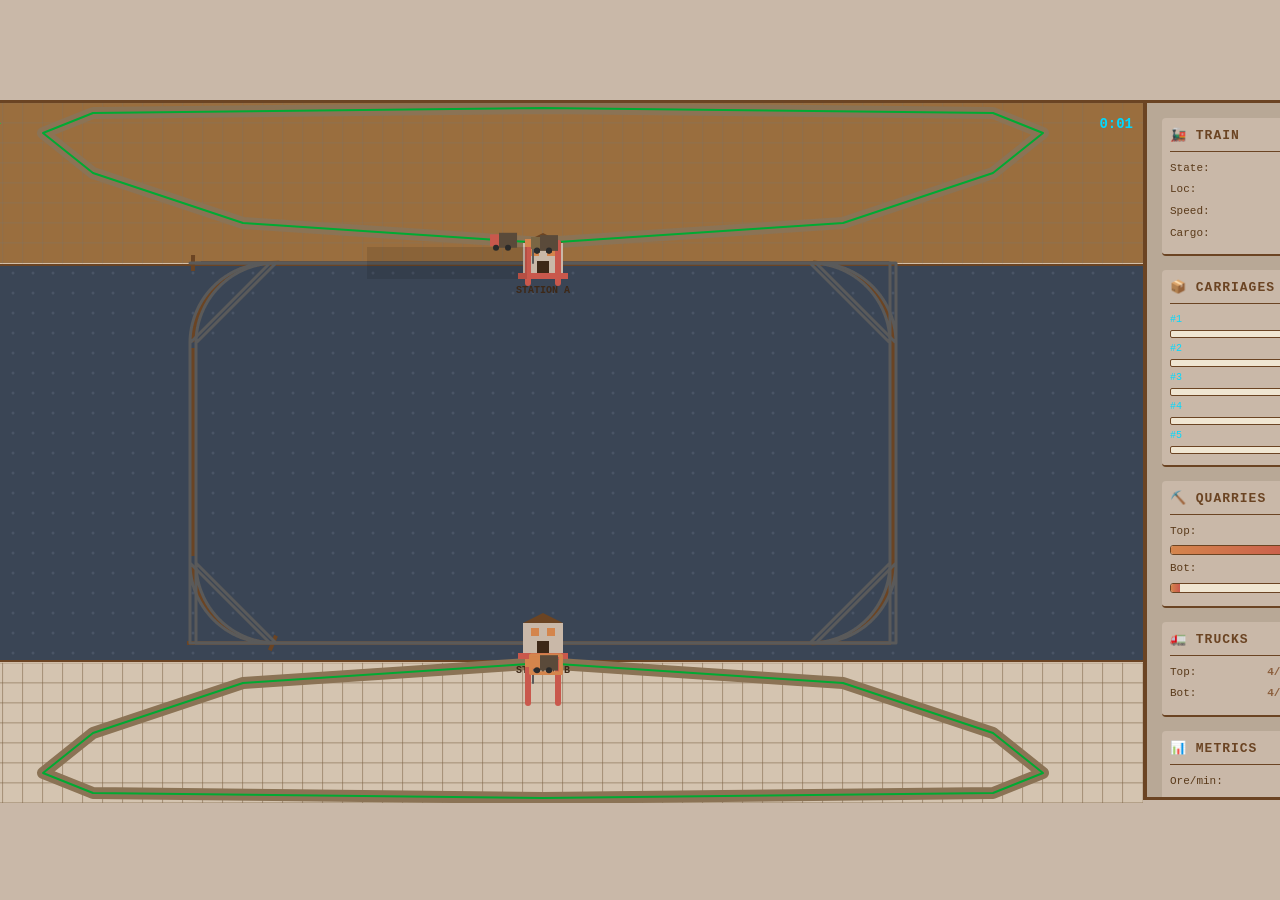
==== commit 6cd85f17: "Improve sprite loading reliability using SVG useElement approach" ====
--- a/functional/index.html
+++ b/functional/index.html
@@ -505,15 +505,33 @@
         spriteCanvas.height = 32;
         const spriteCtx = spriteCanvas.getContext('2d');
 
-        // Create SVG image and render to canvas
-        const svg = new XMLSerializer().serializeToString(symbol);
-        const svgBlob = new Blob([`<svg xmlns="http://www.w3.org/2000/svg" viewBox="0 0 32 32" width="32" height="32" shape-rendering="crispEdges" image-rendering="pixelated">${svg.substring(svg.indexOf('>') + 1, svg.lastIndexOf('<'))}</svg>`], { type: 'image/svg+xml' });
+        // Create a temporary SVG element that wraps the symbol
+        const svg = document.createElementNS('http://www.w3.org/2000/svg', 'svg');
+        svg.setAttribute('viewBox', '0 0 32 32');
+        svg.setAttribute('width', '32');
+        svg.setAttribute('height', '32');
+        svg.setAttribute('shape-rendering', 'crispEdges');
+        svg.setAttribute('image-rendering', 'pixelated');
+
+        // Clone the symbol content
+        const use = document.createElementNS('http://www.w3.org/2000/svg', 'use');
+        use.setAttributeNS('http://www.w3.org/1999/xlink', 'xlink:href', `#${id}`);
+        svg.appendChild(use);
+
+        // Convert SVG to image and render to canvas
+        const serializer = new XMLSerializer();
+        const svgString = serializer.serializeToString(svg);
+        const svgBlob = new Blob([svgString], { type: 'image/svg+xml' });
         const url = URL.createObjectURL(svgBlob);
 
         const img = new Image();
         img.onload = () => {
-          spriteCtx.drawImage(img, 0, 0);
+          spriteCtx.drawImage(img, 0, 0, 32, 32);
           SPRITES[id] = spriteCanvas;
+          URL.revokeObjectURL(url);
+        };
+        img.onerror = () => {
+          console.warn(`Failed to load sprite: ${id}`);
           URL.revokeObjectURL(url);
         };
         img.src = url;
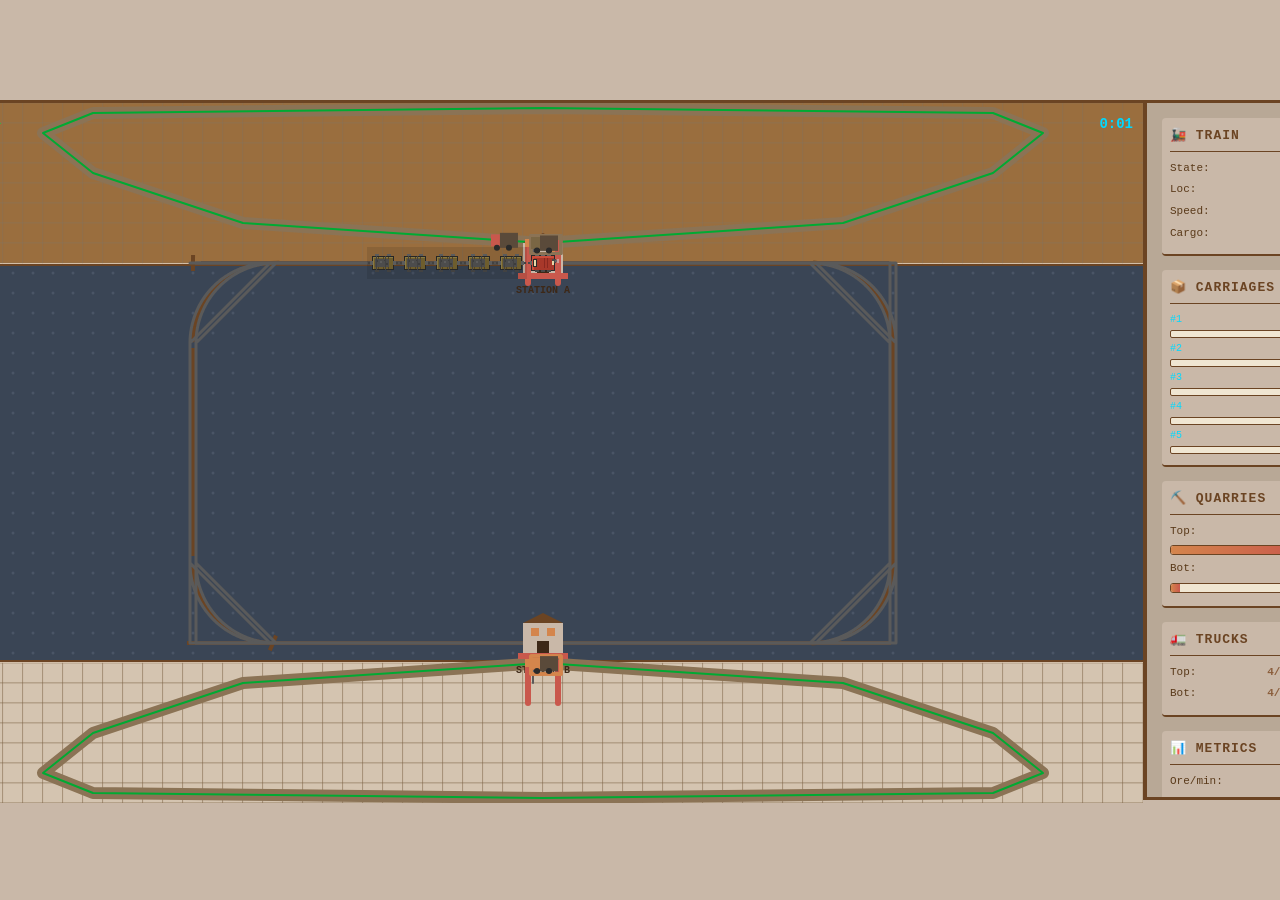
==== commit 8158d4a0: "Fix sprite loading by cloning symbol children instead of using xlink references" ====
--- a/functional/index.html
+++ b/functional/index.html
@@ -497,7 +497,10 @@
 
       spriteIds.forEach(id => {
         const symbol = document.getElementById(id);
-        if (!symbol) return;
+        if (!symbol) {
+          console.warn(`Sprite symbol not found: ${id}`);
+          return;
+        }
 
         // Create an off-screen canvas for rendering sprite
         const spriteCanvas = document.createElement('canvas');
@@ -505,7 +508,7 @@
         spriteCanvas.height = 32;
         const spriteCtx = spriteCanvas.getContext('2d');
 
-        // Create a temporary SVG element that wraps the symbol
+        // Create a temporary SVG element that wraps the symbol content
         const svg = document.createElementNS('http://www.w3.org/2000/svg', 'svg');
         svg.setAttribute('viewBox', '0 0 32 32');
         svg.setAttribute('width', '32');
@@ -513,15 +516,15 @@
         svg.setAttribute('shape-rendering', 'crispEdges');
         svg.setAttribute('image-rendering', 'pixelated');
 
-        // Clone the symbol content
-        const use = document.createElementNS('http://www.w3.org/2000/svg', 'use');
-        use.setAttributeNS('http://www.w3.org/1999/xlink', 'xlink:href', `#${id}`);
-        svg.appendChild(use);
+        // Clone the symbol's children (rect, circle, path elements, etc.)
+        for (let child of symbol.children) {
+          svg.appendChild(child.cloneNode(true));
+        }
 
         // Convert SVG to image and render to canvas
         const serializer = new XMLSerializer();
         const svgString = serializer.serializeToString(svg);
-        const svgBlob = new Blob([svgString], { type: 'image/svg+xml' });
+        const svgBlob = new Blob([svgString], { type: 'image/svg+xml;charset=utf-8' });
         const url = URL.createObjectURL(svgBlob);
 
         const img = new Image();
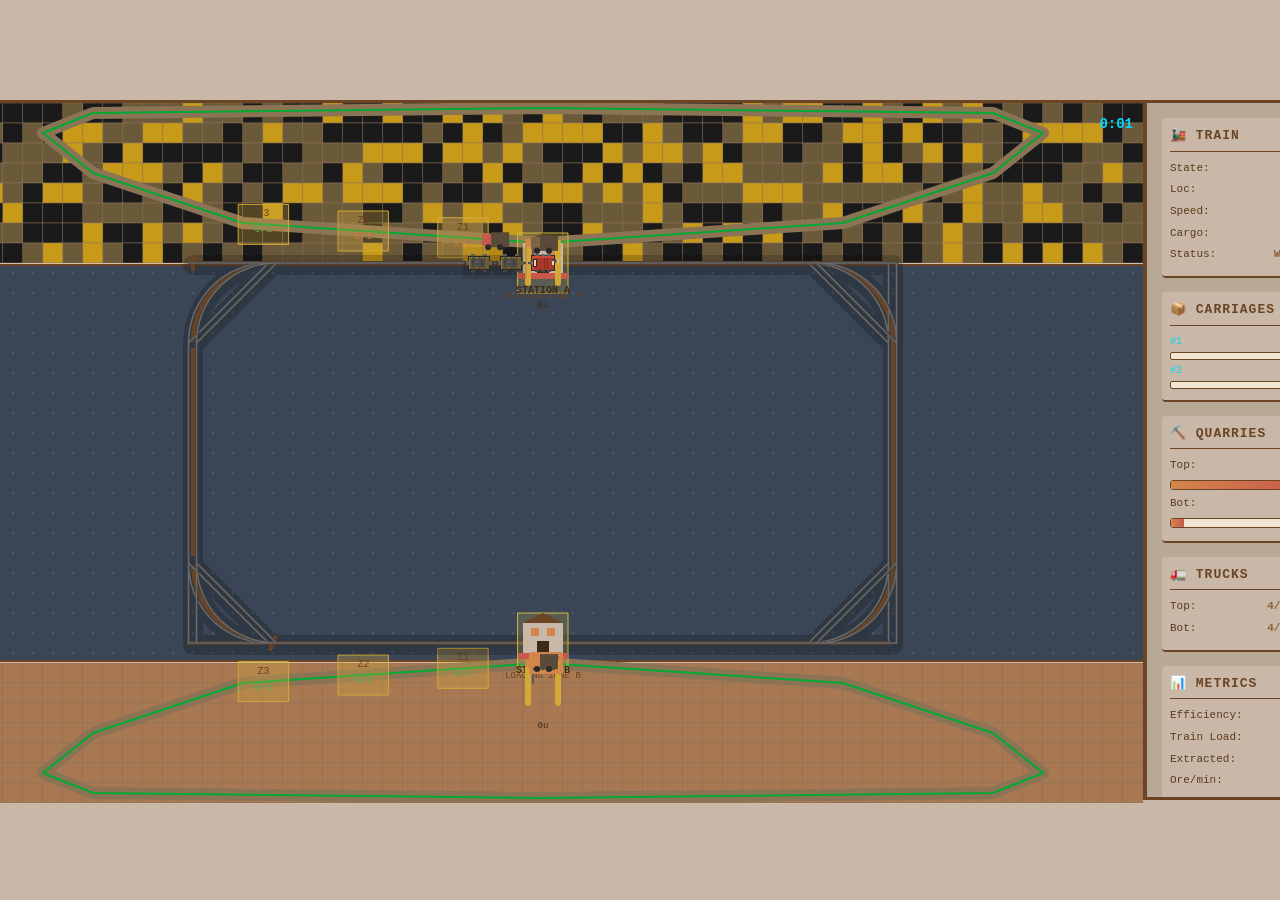
==== commit 0a95eb00: "Merge SVG sprite graphics integration Merged branch 'claude/add-svg-train-graphics-S4Hmh' into main " ====
--- a/functional/index.html
+++ b/functional/index.html
@@ -160,7 +160,11 @@
         </div>
         <div class="stat-row">
           <span class="stat-label">Cargo:</span>
-          <span class="stat-value" id="trainCargo">0/40</span>
+          <span class="stat-value" id="trainCargo">0/8</span>
+        </div>
+        <div class="stat-row">
+          <span class="stat-label">Status:</span>
+          <span class="stat-value" id="trainStatus">WAITING</span>
         </div>
       </div>
 
@@ -214,6 +218,18 @@
       <div class="section">
         <h3>📊 Metrics</h3>
         <div class="stat-row">
+          <span class="stat-label">Efficiency:</span>
+          <span class="stat-value" id="metricsEfficiency">0.0</span>
+        </div>
+        <div class="stat-row">
+          <span class="stat-label">Train Load:</span>
+          <span class="stat-value" id="metricsLoadFactor">0%</span>
+        </div>
+        <div class="stat-row">
+          <span class="stat-label">Extracted:</span>
+          <span class="stat-value" id="metricsExtracted">0</span>
+        </div>
+        <div class="stat-row">
           <span class="stat-label">Ore/min:</span>
           <span class="stat-value" id="metricsOreMoved">0</span>
         </div>
@@ -224,10 +240,6 @@
         <div class="stat-row">
           <span class="stat-label">Time:</span>
           <span class="stat-value" id="metricsTime">0:00</span>
-        </div>
-        <div class="stat-row">
-          <span class="stat-label">Flow:</span>
-          <span class="stat-value" id="metricsFlow">A→B</span>
         </div>
       </div>
     </div>
@@ -479,6 +491,39 @@
   </div>
 
   <script>
+    /**
+     * ========== INDUSTRIAL MINE SIMULATION ==========
+     *
+     * A sophisticated logistics game simulating ore mining and transport.
+     *
+     * CORE SYSTEMS:
+     * 1. BEHAVIOR TREES: AI for trucks and trains using Selector/Sequence patterns
+     * 2. SPATIAL GRID: O(1) proximity queries for ore extraction within radius
+     * 3. STATE MACHINE: Cranes manage IDLE→RECEIVING→STAGING→READY→TRANSFERRING states
+     * 4. MULTI-ORE: Iron/Coal/Gold with different extraction rates and values
+     * 5. SUPPLY CHAIN: Quarry → Truck → Crane → Train → Destination
+     * 6. PROGRESSION: Milestones unlock bonuses as ore is extracted
+     * 7. METRICS: Real-time efficiency tracking with color-coded feedback
+     *
+     * GAME LOOP:
+     * - Update: spatial grid, train, cranes, trucks, metrics
+     * - Physics: movement along roads, state transitions
+     * - Render: canvas drawing and UI sidebar
+     * - UI: update metrics and status indicators
+     *
+     * KEY MECHANICS:
+     * - Trucks extract ore from within 10-cell radius (proximity)
+     * - Cranes batch ore and signal train readiness
+     * - Train auto-dispatches when cargo >= target OR dwell time expires
+     * - Pullover zones prevent traffic gridlock
+     * - Economic metrics show supply chain efficiency
+     *
+     * REFERENCE:
+     * - Behavior trees: http://developers-heaven.net/blog/game-ai-behavior-trees
+     * - Transport Tycoon: classic logistics game inspiration
+     * - Factorio: supply chain mechanics inspiration
+     */
+
     /* ===== CANVAS SETUP ===== */
     const canvas = document.getElementById('gameCanvas');
     const ctx = canvas.getContext('2d');
@@ -555,51 +600,111 @@
       return 'n'; // North (up)
     }
 
-    /* ===== CONSTANTS ===== */
-    const CANVAS_W = 1200, CANVAS_H = 700;
-    const CELL = 20; // terrain tile size (quarry cell)
-
-    // Oval track (rounded rectangle) - Middle 60% of canvas
-    // Top 20%: 0-140px (Quarry A: 8 rows × 20px = 160px, but capped at 140)
-    // Middle 60%: 140-560px (Train tracks with stations)
-    // Bottom 20%: 560-700px (Quarry B: 8 rows × 20px = 160px, but capped at 140)
-    const TK = {
-      LEFT: 250,
-      RIGHT: 950,
-      TOP: 160,      // Just below Quarry A
-      BOTTOM: 540,   // Just above Quarry B
-      RADIUS: 80
+    /* ===== CONFIGURATION ===== */
+    const CONFIG = {
+      CANVAS: { width: 1200, height: 700 },
+      CELL_SIZE: 20,
+
+      // Track geometry
+      TRACK: {
+        LEFT: 250,
+        RIGHT: 950,
+        TOP: 160,
+        BOTTOM: 540,
+        RADIUS: 80,
+        CRUISE_SPEED: 40.0,
+        ACCEL_DIST: 120
+      },
+
+      // Station positions
+      STATIONS: {
+        A: { x: 600, y: 160 },
+        B: { x: 600, y: 540 }
+      },
+
+      // Quarry dimensions (60×8 cells = 480 cells, ~3840 ore total)
+      QUARRIES: {
+        A: { x: 0, y: 0, cols: 60, rows: 8, cellSize: 20 },
+        B: { x: 0, y: 560, cols: 60, rows: 8, cellSize: 20 },
+        MAX_ORE: 3840,
+        EMPTY_THRESHOLD: 192,  // ~5%
+        FULL_THRESHOLD: 3648   // ~95%
+      },
+
+      // Crane positions
+      CRANES: {
+        A: { x: 600, baseY: 140 },
+        B: { x: 600, baseY: 560 }
+      },
+
+      // Train mechanics
+      TRAIN: {
+        CARRIAGE_COUNT: 2,
+        CARRIAGE_CAPACITY: 4,
+        CARRIAGE_SPACING: 32,
+        DWELL_TIME: 5.0,
+        TARGET_LOAD_CAPACITY: 6,
+        MIN_LOADED_TO_DEPART: 1,
+        URGENT_LOAD_CAPACITY: 4
+      },
+
+      // Truck mechanics
+      TRUCKS: {
+        SPEED: 28,
+        PER_STATION: 4,
+        EXTRACTION_RATE: 2.0
+      },
+
+      // Ore types
+      ORE_TYPES: {
+        IRON: { color: '#8b6f47', extractRate: 0.8, value: 1.0, label: 'Iron' },
+        COAL: { color: '#3a3a3a', extractRate: 0.6, value: 2.0, label: 'Coal' },
+        GOLD: { color: '#d4a835', extractRate: 0.4, value: 5.0, label: 'Gold' }
+      },
+
+      // Pullover zones for truck distribution
+      PULLOVER_ZONES: {
+        A: [
+          { dist: 80, capacity: 2, label: '1' },
+          { dist: 180, capacity: 2, label: '2' },
+          { dist: 280, capacity: 2, label: '3' }
+        ],
+        B: [
+          { dist: 80, capacity: 2, label: '1' },
+          { dist: 180, capacity: 2, label: '2' },
+          { dist: 280, capacity: 2, label: '3' }
+        ]
+      }
     };
 
-    const CRUISE_SPEED = 40.0;  // px/sec (reduced from 52.95 for slower, more visible movement)
-    const ACCEL_DIST = 120;     // px for accel/decel ramp
-
-    // Station locations (pixel coords on track) - Top and bottom middle
-    const STATION_A = { x: 600, y: 160 };   // top of track, on the loop
-    const STATION_B = { x: 600, y: 540 };   // bottom of track, on the loop
-
-    // Quarries (pixel coords + grid size) - Expanded to 60×8 cells (20px per cell)
-    // Top 20%: 0-140px height, 0-1200px width
-    // Bottom 20%: 560-700px height, 0-1200px width
-    const QUARRY_A = { x: 0, y: 0, cols: 60, rows: 8, cellSize: 20 };    // Top, full width
-    const QUARRY_B = { x: 0, y: 560, cols: 60, rows: 8, cellSize: 20 };  // Bottom, full width
-
-    // Cranes - positioned at stations
-    const CRANE_A = { x: 600, baseY: 140 };  // Just above Quarry A
-    const CRANE_B = { x: 600, baseY: 560 };  // Just below train tracks, above Quarry B
-
-    const CARRIAGE_COUNT = 5;
-    const CARRIAGE_CAPACITY = 8;
-    const CARRIAGE_SPACING = 32;  // px center-to-center
-
-    const DWELL_TIME = 9.0;        // seconds
-    const TRUCK_SPEED = 28;        // px/sec (slower for better pacing)
-    const TRUCKS_PER_STATION = 4;  // increased from 3 for more activity
-    const DAY_CYCLE_SECS = 120.0;
-
-    const MAX_QUARRY_ORE = 3840;   // 60×8×8 (expanded from 37×8×8 = 2368)
-    const EMPTY_THRESHOLD = 192;   // ~5%
-    const FULL_THRESHOLD = 3648;   // ~95%
+    // Legacy constant references for backward compatibility
+    const CANVAS_W = CONFIG.CANVAS.width;
+    const CANVAS_H = CONFIG.CANVAS.height;
+    const CELL = CONFIG.CELL_SIZE;
+    const TK = CONFIG.TRACK;
+    const CRUISE_SPEED = CONFIG.TRACK.CRUISE_SPEED;
+    const ACCEL_DIST = CONFIG.TRACK.ACCEL_DIST;
+    const STATION_A = CONFIG.STATIONS.A;
+    const STATION_B = CONFIG.STATIONS.B;
+    const QUARRY_A = CONFIG.QUARRIES.A;
+    const QUARRY_B = CONFIG.QUARRIES.B;
+    const CRANE_A = CONFIG.CRANES.A;
+    const CRANE_B = CONFIG.CRANES.B;
+    const CARRIAGE_COUNT = CONFIG.TRAIN.CARRIAGE_COUNT;
+    const CARRIAGE_CAPACITY = CONFIG.TRAIN.CARRIAGE_CAPACITY;
+    const CARRIAGE_SPACING = CONFIG.TRAIN.CARRIAGE_SPACING;
+    const DWELL_TIME = CONFIG.TRAIN.DWELL_TIME;
+    const TARGET_LOAD_CAPACITY = CONFIG.TRAIN.TARGET_LOAD_CAPACITY;
+    const MIN_LOADED_TO_DEPART = CONFIG.TRAIN.MIN_LOADED_TO_DEPART;
+    const URGENT_LOAD_CAPACITY = CONFIG.TRAIN.URGENT_LOAD_CAPACITY;
+    const TRUCK_SPEED = CONFIG.TRUCKS.SPEED;
+    const TRUCKS_PER_STATION = CONFIG.TRUCKS.PER_STATION;
+    const MAX_QUARRY_ORE = CONFIG.QUARRIES.MAX_ORE;
+    const EMPTY_THRESHOLD = CONFIG.QUARRIES.EMPTY_THRESHOLD;
+    const FULL_THRESHOLD = CONFIG.QUARRIES.FULL_THRESHOLD;
+    const ORE_TYPES = CONFIG.ORE_TYPES;
+    const PULLOVER_A_ZONES = CONFIG.PULLOVER_ZONES.A;
+    const PULLOVER_B_ZONES = CONFIG.PULLOVER_ZONES.B;
 
     // Road waypoints - Carved naturally through quarries
     // Quarry A spans y: 0-140px, x: 0-1200px (full width)
@@ -786,6 +891,153 @@
       return ((d % PATH_LENGTH) + PATH_LENGTH) % PATH_LENGTH;
     }
 
+    /* ===== BEHAVIOR TREE SYSTEM ===== */
+    const BehaviorStatus = { SUCCESS: 'SUCCESS', FAILURE: 'FAILURE', RUNNING: 'RUNNING' };
+
+    /**
+     * Base behavior node - all tree nodes inherit from this
+     * @class BehaviorNode
+     */
+    class BehaviorNode {
+      tick(entity, dt) {
+        throw new Error('tick() must be implemented by subclass');
+      }
+    }
+
+    /**
+     * Selector: runs children until one returns SUCCESS
+     * Returns FAILURE only if all children fail
+     */
+    class Selector extends BehaviorNode {
+      constructor(children = []) {
+        super();
+        this.children = children;
+      }
+
+      tick(entity, dt) {
+        for (const child of this.children) {
+          const status = child.tick(entity, dt);
+          if (status === BehaviorStatus.SUCCESS || status === BehaviorStatus.RUNNING) {
+            return status;
+          }
+        }
+        return BehaviorStatus.FAILURE;
+      }
+    }
+
+    /**
+     * Sequence: runs children in order until one returns FAILURE
+     * Returns SUCCESS only if all children succeed
+     */
+    class Sequence extends BehaviorNode {
+      constructor(children = []) {
+        super();
+        this.children = children;
+      }
+
+      tick(entity, dt) {
+        for (const child of this.children) {
+          const status = child.tick(entity, dt);
+          if (status !== BehaviorStatus.SUCCESS) {
+            return status;
+          }
+        }
+        return BehaviorStatus.SUCCESS;
+      }
+    }
+
+    /**
+     * Condition node: tests a predicate function
+     * Returns SUCCESS if predicate is true, FAILURE otherwise
+     */
+    class Condition extends BehaviorNode {
+      constructor(predicate) {
+        super();
+        this.predicate = predicate;
+      }
+
+      tick(entity, dt) {
+        return this.predicate(entity, dt) ? BehaviorStatus.SUCCESS : BehaviorStatus.FAILURE;
+      }
+    }
+
+    /**
+     * Action node: performs an action and returns its result
+     */
+    class Action extends BehaviorNode {
+      constructor(action) {
+        super();
+        this.action = action;
+      }
+
+      tick(entity, dt) {
+        return this.action(entity, dt);
+      }
+    }
+
+    /* ===== SPATIAL GRID SYSTEM ===== */
+    class SpatialGrid {
+      constructor(cellSize = 40) {
+        this.cellSize = cellSize;
+        this.cellsX = Math.ceil(CANVAS_W / cellSize);
+        this.cellsY = Math.ceil(CANVAS_H / cellSize);
+        this.cells = Array(this.cellsX).fill(null).map(() => Array(this.cellsY).fill(null).map(() => ({
+          trucks: [],
+          ore: []
+        })));
+      }
+
+      getCellCoords(x, y) {
+        const cx = Math.floor(x / this.cellSize);
+        const cy = Math.floor(y / this.cellSize);
+        return {
+          cx: Math.max(0, Math.min(cx, this.cellsX - 1)),
+          cy: Math.max(0, Math.min(cy, this.cellsY - 1))
+        };
+      }
+
+      addTruck(truck) {
+        const { cx, cy } = this.getCellCoords(truck.x, truck.y);
+        if (!this.cells[cx][cy].trucks.includes(truck)) {
+          this.cells[cx][cy].trucks.push(truck);
+        }
+      }
+
+      queryRadius(x, y, radius) {
+        const radiusCells = Math.ceil(radius / this.cellSize);
+        const { cx, cy } = this.getCellCoords(x, y);
+        const nearby = [];
+
+        for (let dx = -radiusCells; dx <= radiusCells; dx++) {
+          for (let dy = -radiusCells; dy <= radiusCells; dy++) {
+            const nx = cx + dx;
+            const ny = cy + dy;
+            if (nx >= 0 && nx < this.cellsX && ny >= 0 && ny < this.cellsY) {
+              nearby.push(...this.cells[nx][ny].trucks);
+            }
+          }
+        }
+
+        return nearby;
+      }
+
+      update(trucks) {
+        // Clear and rebuild grid
+        for (let x = 0; x < this.cellsX; x++) {
+          for (let y = 0; y < this.cellsY; y++) {
+            this.cells[x][y].trucks = [];
+          }
+        }
+
+        // Add all trucks to grid
+        for (const truck of trucks) {
+          this.addTruck(truck);
+        }
+      }
+    }
+
+    const spatialGrid = new SpatialGrid(40);
+
     /* ===== STATE OBJECT ===== */
     const state = {
       train: {
@@ -798,10 +1050,34 @@
         lastStationDist: 0,
         carriages: Array.from({ length: CARRIAGE_COUNT }, () => ({ ore: 0.0 }))
       },
-      craneA: { ore: 0.0 },
-      craneB: { ore: 0.0 },
-      quarryA: new Float32Array(480),  // 60 cols * 8 rows
-      quarryB: new Float32Array(480),  // 60 cols * 8 rows
+      craneA: {
+        ore: 0.0,
+        state: 'IDLE',           // IDLE, RECEIVING, STAGING, READY, TRANSFERRING, EMPTY
+        capacity: 50,             // Max ore the crane can hold
+        transferRate: 3,          // Units per second from truck
+        readyThreshold: 15,       // Min ore to broadcast READY
+        stagedTime: 0,            // Time ore has been in staging
+        maxStageTime: 5           // Broadcast READY after this time
+      },
+      craneB: {
+        ore: 0.0,
+        state: 'IDLE',
+        capacity: 50,
+        transferRate: 3,
+        readyThreshold: 15,
+        stagedTime: 0,
+        maxStageTime: 5
+      },
+      quarryA: {
+        iron: new Float32Array(480),
+        coal: new Float32Array(480),
+        gold: new Float32Array(480)
+      },
+      quarryB: {
+        iron: new Float32Array(480),
+        coal: new Float32Array(480),
+        gold: new Float32Array(480)
+      },
       quarryAFlash: 0,  // Flash timer for quarry A
       quarryBFlash: 0,  // Flash timer for quarry B
       lastQuarryATotal: 0,  // Track previous fill state
@@ -811,14 +1087,132 @@
       stats: {
         oreMoved: 0.0,
         cycleCount: 0,
-        totalTime: 0.0
+        totalTime: 0.0,
+        oreExtracted: 0.0,     // Total ore extracted from quarries
+        blocksPerSecond: 0.0,  // Efficiency: ore moved per second
+        trainLoadFactor: 0.0,  // Avg cargo / max capacity
+        craneQueueTime: 0.0    // Avg wait time for crane access
+      },
+      progression: {
+        milestonesHit: 0,      // Number of unlocked milestones
+        speedBonus: 1.0,       // Truck speed multiplier
+        capacityBonus: 1.0     // Crane capacity multiplier
       }
     };
 
-    // Initialize quarries: A full, B empty (60 cols * 8 rows = 480 cells)
+    // Initialize quarries: A full with mixed ore types, B empty
+    // Mixed ore distribution: 40% iron, 35% coal, 25% gold
     for (let i = 0; i < 480; i++) {
-      state.quarryA[i] = 7 + Math.random() * 1;
-      state.quarryB[i] = 0 + Math.random() * 1;
+      const rand = Math.random();
+      const fullAmount = 7 + Math.random() * 1;
+      const emptyAmount = 0 + Math.random() * 0.5;
+
+      if (rand < 0.4) {
+        state.quarryA.iron[i] = fullAmount;
+      } else if (rand < 0.75) {
+        state.quarryA.coal[i] = fullAmount;
+      } else {
+        state.quarryA.gold[i] = fullAmount;
+      }
+
+      // B stays empty initially
+      state.quarryB.iron[i] = emptyAmount;
+      state.quarryB.coal[i] = emptyAmount;
+      state.quarryB.gold[i] = emptyAmount;
+    }
+
+    /* ===== BEHAVIOR TREE BUILDERS ===== */
+
+    /**
+     * Build truck behavior tree
+     * Trucks follow: Idle → Quarry (extract ore) → Crane (deposit)
+     */
+    function buildTruckBehaviorTree() {
+      return new Sequence([
+        // Check if truck should be active
+        new Condition((truck, dt) => {
+          // If reversed and on side B, or not reversed and on side A, should go to quarry
+          if ((!state.isReversed && truck.side === 'A') || (state.isReversed && truck.side === 'B')) {
+            return true;
+          }
+          if ((!state.isReversed && truck.side === 'B') || (state.isReversed && truck.side === 'A')) {
+            return true;
+          }
+          return false;
+        }),
+        // Main truck activity
+        new Selector([
+          // If idle, determine phase
+          new Sequence([
+            new Condition((truck) => truck.phase === 'IDLE'),
+            new Action((truck) => {
+              if ((!state.isReversed && truck.side === 'A') || (state.isReversed && truck.side === 'B')) {
+                truck.phase = 'TO_QUARRY';
+              } else {
+                truck.phase = 'TO_CRANE';
+              }
+              return BehaviorStatus.SUCCESS;
+            })
+          ]),
+          // If going to quarry
+          new Sequence([
+            new Condition((truck) => truck.phase === 'TO_QUARRY'),
+            new Action((truck, dt) => updateTruckToQuarry(truck, dt))
+          ]),
+          // If at quarry (loading)
+          new Sequence([
+            new Condition((truck) => truck.phase === 'AT_QUARRY'),
+            new Action((truck, dt) => updateTruckAtQuarry(truck, dt))
+          ]),
+          // If going to crane
+          new Sequence([
+            new Condition((truck) => truck.phase === 'TO_CRANE'),
+            new Action((truck, dt) => updateTruckToCrane(truck, dt))
+          ]),
+          // If at crane (unloading)
+          new Sequence([
+            new Condition((truck) => truck.phase === 'AT_CRANE'),
+            new Action((truck, dt) => updateTruckAtCrane(truck, dt))
+          ]),
+          // If at pullover (waiting)
+          new Sequence([
+            new Condition((truck) => truck.phase === 'AT_PULLOVER'),
+            new Action((truck, dt) => updateTruckAtPullover(truck, dt))
+          ])
+        ])
+      ]);
+    }
+
+    /**
+     * Build train behavior tree
+     * Train follows: Docked (loading) → Depart → Transit → Arrive → Dock
+     */
+    function buildTrainBehaviorTree() {
+      return new Sequence([
+        new Selector([
+          // If docked, check if should depart
+          new Sequence([
+            new Condition((train) => train.phase === 'DOCKED'),
+            new Selector([
+              // Check dispatch conditions
+              new Sequence([
+                new Condition((train) => canTrainDispatch()),
+                new Action((train) => {
+                  train.phase = 'ACCEL';
+                  return BehaviorStatus.SUCCESS;
+                })
+              ]),
+              // Otherwise stay docked
+              new Action((train) => BehaviorStatus.SUCCESS)
+            ])
+          ]),
+          // If in transit, update position
+          new Sequence([
+            new Condition((train) => ['ACCEL', 'CRUISE', 'DECEL'].includes(train.phase)),
+            new Action((train, dt) => updateTrainMovement(train, dt))
+          ])
+        ])
+      ]);
     }
 
     // Truck colors - warm earthy, retro palette
@@ -831,7 +1225,11 @@
       '#8b5e3c'   // tan-brown
     ];
 
-    // Initialize trucks with unique colors
+    // Build behavior trees (shared for all trucks of same type)
+    const truckBehaviorTree = buildTruckBehaviorTree();
+    const trainBehaviorTree = buildTrainBehaviorTree();
+
+    // Initialize trucks with unique colors and behavior trees
     for (let i = 0; i < TRUCKS_PER_STATION; i++) {
       state.trucks.push({
         side: 'A',
@@ -842,7 +1240,11 @@
         x: ROAD_A[0].x,
         y: ROAD_A[0].y,
         colorIdx: i,
-        bobbleTime: 0
+        bobbleTime: 0,
+        behaviorTree: truckBehaviorTree,
+        pulloverZoneIdx: -1,       // Current zone index (-1 = none)
+        targetCellIdx: -1,         // Ore cell being extracted from
+        cargoType: 'IRON'          // Type of ore being carried
       });
     }
     for (let i = 0; i < TRUCKS_PER_STATION; i++) {
@@ -855,21 +1257,425 @@
         x: ROAD_B[0].x,
         y: ROAD_B[0].y,
         colorIdx: (i + TRUCKS_PER_STATION) % TRUCK_COLORS.length,
-        bobbleTime: 0
+        bobbleTime: 0,
+        behaviorTree: truckBehaviorTree,
+        pulloverZoneIdx: -1,       // Current zone index (-1 = none)
+        targetCellIdx: -1,         // Ore cell being extracted from
+        cargoType: 'IRON'          // Type of ore being carried
       });
     }
+
+    // Add behavior tree to train
+    state.train.behaviorTree = trainBehaviorTree;
 
     /* ===== TRAIN MOVEMENT ===== */
     function updateTrain(dt) {
+      // Execute behavior tree for train
+      state.train.behaviorTree.tick(state.train, dt);
+    }
+
+    /* ===== CRANE OPERATIONS ===== */
+    function updateCranes(dt) {
       const train = state.train;
 
+      if (train.atStation === 'A') {
+        // At station A: load craneA ore into train
+        transferCraneToTrain(state.craneA, train, dt);
+      } else if (train.atStation === 'B') {
+        // At station B: unload train carriages into craneB
+        const UNLOAD_RATE = 4.0;
+        const delta = UNLOAD_RATE * dt;
+
+        for (let i = 0; i < CARRIAGE_COUNT; i++) {
+          if (train.carriages[i].ore <= 0) break;
+          const space = state.craneB.capacity - state.craneB.ore;
+          const xfer = Math.min(train.carriages[i].ore, space, delta);
+          train.carriages[i].ore -= xfer;
+          state.craneB.ore += xfer;
+          state.stats.oreMoved += xfer;
+        }
+        updateCraneState(state.craneB, dt);
+      }
+
+      // Always update crane states for visual feedback
+      updateCraneState(state.craneA, dt);
+      updateCraneState(state.craneB, dt);
+    }
+
+    /* ===== QUARRY HELPERS ===== */
+    function quarryTotal(q) {
+      if (!q.iron) {
+        // Legacy single-array format (shouldn't happen now)
+        return Array.from(q).reduce((s, h) => s + h, 0);
+      }
+      // Multi-ore format
+      const iron = Array.from(q.iron).reduce((s, h) => s + h, 0);
+      const coal = Array.from(q.coal).reduce((s, h) => s + h, 0);
+      const gold = Array.from(q.gold).reduce((s, h) => s + h, 0);
+      return iron + coal + gold;
+    }
+
+    /**
+     * Get total ore by type for a quarry
+     */
+    function quarryTotalByType(q, type) {
+      if (!q[type]) return 0;
+      return Array.from(q[type]).reduce((s, h) => s + h, 0);
+    }
+
+    /**
+     * Find nearest ore cell to truck position using proximity (multi-ore aware)
+     * @param {Object} quarry - quarry object with iron/coal/gold arrays
+     * @param {Object} quarryDef - quarry definition with cols/rows
+     * @param {number} truckX - truck world x position
+     * @param {number} truckY - truck world y position
+     * @param {number} radiusCells - search radius in cells (default 10)
+     * @returns {Object} {cellIdx, oreType} or {cellIdx: -1} if none found
+     */
+    function findNearestOreCell(quarry, quarryDef, truckX, truckY, radiusCells = 10) {
+      // Convert truck world position to quarry grid coordinates
+      const relX = truckX - quarryDef.x;
+      const relY = truckY - quarryDef.y;
+      const truckCol = Math.floor(relX / quarryDef.cellSize);
+      const truckRow = Math.floor(relY / quarryDef.cellSize);
+
+      let bestIdx = -1;
+      let bestDist = Infinity;
+      let bestOre = -1;
+      let bestType = 'IRON';
+
+      // Search radius around truck for any ore
+      for (let r = 0; r < quarryDef.rows; r++) {
+        for (let c = 0; c < quarryDef.cols; c++) {
+          const distX = c - truckCol;
+          const distY = r - truckRow;
+          const dist = Math.sqrt(distX * distX + distY * distY);
+
+          if (dist <= radiusCells) {
+            const idx = r * quarryDef.cols + c;
+            // Check all ore types
+            for (const [type, value] of Object.entries(quarry)) {
+              const ore = value[idx];
+              // Prefer valuable ores (gold > coal > iron), then highest amount
+              const typeValue = type === 'GOLD' ? 3 : (type === 'COAL' ? 2 : 1);
+              const score = ore * typeValue; // Score = amount * type-value
+              const bestScore = bestOre * (bestType === 'GOLD' ? 3 : (bestType === 'COAL' ? 2 : 1));
+
+              if (ore > 0 && (score > bestScore || (score === bestScore && dist < bestDist))) {
+                bestIdx = idx;
+                bestDist = dist;
+                bestOre = ore;
+                bestType = type;
+              }
+            }
+          }
+        }
+      }
+
+      return { cellIdx: bestIdx, oreType: bestType };
+    }
+
+    /**
+     * Remove ore from specific cell index and type
+     * @param {Object} quarry - quarry object with iron/coal/gold arrays
+     * @param {number} cellIdx - cell index to extract from
+     * @param {string} oreType - type of ore (IRON, COAL, GOLD)
+     * @param {number} amount - amount to extract
+     * @returns {number} actual amount extracted
+     */
+    function removeOreFromCell(quarry, cellIdx, oreType, amount) {
+      if (cellIdx < 0 || !quarry[oreType] || cellIdx >= quarry[oreType].length || quarry[oreType][cellIdx] <= 0) {
+        return 0;
+      }
+      const xfer = Math.min(quarry[oreType][cellIdx], amount);
+      quarry[oreType][cellIdx] -= xfer;
+      return xfer;
+    }
+
+    function removeOreFromQuarry(q, amount, type = 'IRON') {
+      if (!q[type]) return 0;
+      let remaining = amount;
+      // Remove from tallest cells first for this ore type
+      for (let iter = 0; iter < 10 && remaining > 0; iter++) {
+        let maxIdx = -1, maxH = -1;
+        for (let i = 0; i < q[type].length; i++) {
+          if (q[type][i] > maxH) {
+            maxH = q[type][i];
+            maxIdx = i;
+          }
+        }
+        if (maxIdx === -1) break;
+        const xfer = Math.min(q[type][maxIdx], remaining);
+        q[type][maxIdx] -= xfer;
+        remaining -= xfer;
+      }
+      return amount - remaining;
+    }
+
+    function depositOreToQuarry(q, amount, type = 'IRON') {
+      if (!q[type]) return 0;
+      let remaining = amount;
+      // Deposit to lowest cells first for this ore type
+      for (let iter = 0; iter < 10 && remaining > 0; iter++) {
+        let minIdx = -1, minH = Infinity;
+        for (let i = 0; i < q[type].length; i++) {
+          if (q[type][i] < minH && q[type][i] < 8) {
+            minH = q[type][i];
+            minIdx = i;
+          }
+        }
+        if (minIdx === -1) break;
+        const space = Math.min(8 - q[type][minIdx], remaining);
+        q[type][minIdx] += space;
+        remaining -= space;
+      }
+      return amount - remaining;
+    }
+
+    /* ===== PULLOVER ZONE MANAGEMENT ===== */
+
+    /**
+     * Find best available pullover zone for a truck
+     * Returns zone index with available capacity, or -1 if full
+     */
+    function findBestPulloverZone(truck) {
+      const zones = truck.side === 'A' ? PULLOVER_A_ZONES : PULLOVER_B_ZONES;
+      let bestIdx = -1;
+
+      for (let i = 0; i < zones.length; i++) {
+        const zone = zones[i];
+        // Count trucks already in this zone
+        let occupancy = 0;
+        for (const other of state.trucks) {
+          if (other !== truck && other.side === truck.side && other.pulloverZoneIdx === i) {
+            occupancy++;
+          }
+        }
+
+        if (occupancy < zone.capacity) {
+          // Prefer the closest available zone
+          if (bestIdx === -1 || i < bestIdx) {
+            bestIdx = i;
+            break; // Take first available zone
+          }
+        }
+      }
+
+      return bestIdx;
+    }
+
+    /**
+     * Get pullover zone target distance for a truck
+     */
+    function getPulloverZoneDist(truck, zoneIdx) {
+      const zones = truck.side === 'A' ? PULLOVER_A_ZONES : PULLOVER_B_ZONES;
+      if (zoneIdx < 0 || zoneIdx >= zones.length) return 0;
+      return zones[zoneIdx].dist;
+    }
+
+    /* ===== TRUCK BEHAVIOR ACTION HANDLERS ===== */
+    // These functions are called by the behavior tree during truck updates
+
+    function updateTruckToQuarry(truck, dt) {
+      const road = truck.side === 'A' ? ROAD_A : ROAD_B;
+      const roadLen = roadLength(road);
+
+      // First time going to quarry? Assign a pullover zone
+      if (truck.pulloverZoneIdx === -1) {
+        truck.pulloverZoneIdx = findBestPulloverZone(truck);
+        if (truck.pulloverZoneIdx === -1) {
+          // No zones available, wait at current position
+          truck.pulloverZoneIdx = 0; // Default to first zone
+        }
+      }
+
+      const targetDist = getPulloverZoneDist(truck, truck.pulloverZoneIdx);
+
+      // Advanced collision avoidance
+      let trucksAhead = 0;
+      let closestDist = Infinity;
+      for (const other of state.trucks) {
+        if (other === truck || other.side !== truck.side) continue;
+        const dist = other.roadDist - truck.roadDist;
+        if ((other.phase === 'AT_QUARRY' || other.phase === 'TO_QUARRY') && dist > 0) {
+          trucksAhead++;
+          closestDist = Math.min(closestDist, dist);
+        }
+      }
+
+      const safeDistance = 80 + (trucksAhead * 20);
+
+      if (closestDist < safeDistance && closestDist !== Infinity) {
+        truck.phase = 'AT_PULLOVER';
+        truck.pulloverTarget = Math.min(truck.roadDist + 100, targetDist);
+        truck.waitTimer = 0;
+      } else {
+        truck.roadDist += TRUCK_SPEED * dt;
+        if (truck.roadDist >= targetDist) {
+          truck.roadDist = targetDist;
+          truck.phase = 'AT_QUARRY';
+          truck.waitTimer = 1.5;
+        }
+      }
+
+      const pos = roadPosAtDist(road, truck.roadDist);
+      truck.x = pos.x;
+      truck.y = pos.y;
+      return BehaviorStatus.RUNNING;
+    }
+
+    function updateTruckAtQuarry(truck, dt) {
+      const road = truck.side === 'A' ? ROAD_A : ROAD_B;
+      truck.waitTimer -= dt;
+      truck.bobbleTime += dt;
+
+      if (truck.waitTimer <= 0) {
+        // Use proximity-based extraction instead of global removal
+        const quarry = truck.side === 'A' ? state.quarryA : state.quarryB;
+        const quarryDef = truck.side === 'A' ? QUARRY_A : QUARRY_B;
+
+        // Find nearest ore cell within 10-cell radius (multi-ore aware)
+        const result = findNearestOreCell(quarry, quarryDef, truck.x, truck.y, 10);
+
+        if (result.cellIdx >= 0) {
+          // Extract from that specific cell
+          const extractAmount = 2.0;
+          truck.ore = removeOreFromCell(quarry, result.cellIdx, result.oreType, extractAmount);
+          truck.cargoType = result.oreType;
+          truck.targetCellIdx = result.cellIdx;
+        } else {
+          // No ore nearby, try each type as fallback
+          let extracted = false;
+          for (const type of ['GOLD', 'COAL', 'IRON']) {
+            for (let iter = 0; iter < 3; iter++) {
+              let maxIdx = -1, maxH = -1;
+              for (let i = 0; i < quarry[type].length; i++) {
+                if (quarry[type][i] > maxH) {
+                  maxH = quarry[type][i];
+                  maxIdx = i;
+                }
+              }
+              if (maxIdx !== -1) {
+                truck.ore = removeOreFromCell(quarry, maxIdx, type, 2.0);
+                truck.cargoType = type;
+                truck.targetCellIdx = -1;
+                extracted = true;
+                break;
+              }
+            }
+            if (extracted) break;
+          }
+        }
+
+        truck.phase = 'TO_CRANE';
+        truck.bobbleTime = 0;
+      }
+
+      const pos = roadPosAtDist(road, truck.roadDist);
+      truck.x = pos.x;
+      truck.y = pos.y;
+      return BehaviorStatus.RUNNING;
+    }
+
+    function updateTruckToCrane(truck, dt) {
+      const road = truck.side === 'A' ? ROAD_A : ROAD_B;
+      truck.roadDist -= TRUCK_SPEED * dt;
+
+      if (truck.roadDist <= 0) {
+        truck.roadDist = 0;
+        truck.phase = 'AT_CRANE';
+        truck.waitTimer = 1.0;
+      }
+
+      const pos = roadPosAtDist(road, truck.roadDist);
+      truck.x = pos.x;
+      truck.y = pos.y;
+      return BehaviorStatus.RUNNING;
+    }
+
+    function updateTruckAtCrane(truck, dt) {
+      const road = truck.side === 'A' ? ROAD_A : ROAD_B;
+      truck.waitTimer -= dt;
+      truck.bobbleTime += dt;
+
+      if (truck.waitTimer <= 0) {
+        const crane = truck.side === 'A' ? state.craneA : state.craneB;
+        transferTruckToCrane(truck, crane, dt);
+
+        if (truck.ore <= 0) {
+          truck.phase = 'IDLE';
+          truck.bobbleTime = 0;
+          truck.pulloverZoneIdx = -1; // Reset zone for next trip
+        }
+      }
+
+      const pos = roadPosAtDist(road, truck.roadDist);
+      truck.x = pos.x;
+      truck.y = pos.y;
+      return BehaviorStatus.RUNNING;
+    }
+
+    function updateTruckAtPullover(truck, dt) {
+      const road = truck.side === 'A' ? ROAD_A : ROAD_B;
+
+      let quarryOccupied = false;
+      for (const other of state.trucks) {
+        if (other === truck || other.side !== truck.side) continue;
+        if (other.phase === 'AT_QUARRY') {
+          quarryOccupied = true;
+          break;
+        }
+      }
+
+      if (!quarryOccupied) {
+        truck.phase = 'TO_QUARRY';
+      }
+
+      const pos = roadPosAtDist(road, truck.roadDist);
+      truck.x = pos.x;
+      truck.y = pos.y;
+      return BehaviorStatus.RUNNING;
+    }
+
+    /* ===== TRAIN BEHAVIOR ACTION HANDLERS ===== */
+
+    function canTrainDispatch() {
+      const train = state.train;
+      if (train.phase !== 'DOCKED') return false;
+
+      // Calculate total cargo loaded
+      let cargoLoaded = 0;
+      for (let i = 0; i < CARRIAGE_COUNT; i++) {
+        cargoLoaded += train.carriages[i].ore;
+      }
+
+      const maxCapacity = CARRIAGE_COUNT * CARRIAGE_CAPACITY;  // 8 blocks max
+      const crane = (train.atStation === 'A') ? state.craneA : state.craneB;
+
+      // Smart dispatch rules:
+      // 1. If max dwell time expired, depart regardless
+      if (train.dwellTimer <= 0) return true;
+
+      // 2. If cargo >= target capacity, depart
+      if (cargoLoaded >= TARGET_LOAD_CAPACITY) return true;
+
+      // 3. If crane is READY and cargo >= urgent threshold, depart sooner
+      if (craneReadyToLoadTrain(crane) && cargoLoaded >= URGENT_LOAD_CAPACITY) return true;
+
+      // 4. Never leave with nothing if anything is coming
+      if (cargoLoaded < MIN_LOADED_TO_DEPART && crane.ore > 0) return false;
+
+      return false;
+    }
+
+    function updateTrainMovement(train, dt) {
       if (train.phase === 'DOCKED') {
         train.dwellTimer -= dt;
-        if (train.dwellTimer <= 0) {
+        // Auto-dispatch when conditions are met
+        if (canTrainDispatch()) {
           train.phase = 'ACCEL';
-          train.dwellTimer = 0;
-        }
-        return;
+        }
+        return BehaviorStatus.RUNNING;
       }
 
       train.dist = wrapDist(train.dist + train.speed * dt);
@@ -902,79 +1708,90 @@
           train.lastStationDist = nextStDist;
         }
       }
-    }
-
-    /* ===== CRANE OPERATIONS ===== */
-    function updateCranes(dt) {
-      if (state.train.phase !== 'DOCKED') return;
-
-      const RATE = 2.0;
-      const delta = RATE * dt;
-      const train = state.train;
-
-      if (train.atStation === 'A') {
-        // Load: craneA → carriages
-        for (let i = 0; i < CARRIAGE_COUNT; i++) {
-          if (state.craneA.ore <= 0) break;
-          const space = CARRIAGE_CAPACITY - train.carriages[i].ore;
-          const xfer = Math.min(space, state.craneA.ore, delta);
-          train.carriages[i].ore += xfer;
-          state.craneA.ore -= xfer;
-        }
-      } else {
-        // Unload: carriages → craneB
-        for (let i = CARRIAGE_COUNT - 1; i >= 0; i--) {
-          if (train.carriages[i].ore <= 0) break;
-          const space = CARRIAGE_CAPACITY * CARRIAGE_COUNT - state.craneB.ore;
-          const xfer = Math.min(train.carriages[i].ore, space, delta);
-          train.carriages[i].ore -= xfer;
-          state.craneB.ore += xfer;
-          state.stats.oreMoved += xfer;
-        }
-      }
-    }
-
-    /* ===== QUARRY HELPERS ===== */
-    function quarryTotal(q) {
-      return Array.from(q).reduce((s, h) => s + h, 0);
-    }
-
-    function removeOreFromQuarry(q, amount) {
-      let remaining = amount;
-      // Remove from tallest cells first
-      for (let iter = 0; iter < 10 && remaining > 0; iter++) {
-        let maxIdx = -1, maxH = -1;
-        for (let i = 0; i < q.length; i++) {
-          if (q[i] > maxH) {
-            maxH = q[i];
-            maxIdx = i;
-          }
-        }
-        if (maxIdx === -1) break;
-        const xfer = Math.min(q[maxIdx], remaining);
-        q[maxIdx] -= xfer;
-        remaining -= xfer;
-      }
-      return amount - remaining;
-    }
-
-    function depositOreToQuarry(q, amount) {
-      let remaining = amount;
-      // Deposit to lowest cells first
-      for (let iter = 0; iter < 10 && remaining > 0; iter++) {
-        let minIdx = -1, minH = Infinity;
-        for (let i = 0; i < q.length; i++) {
-          if (q[i] < minH && q[i] < 8) {
-            minH = q[i];
-            minIdx = i;
-          }
-        }
-        if (minIdx === -1) break;
-        const space = Math.min(8 - q[minIdx], remaining);
-        q[minIdx] += space;
-        remaining -= space;
-      }
-      return amount - remaining;
+
+      return BehaviorStatus.RUNNING;
+    }
+
+    /* ===== CRANE STATE MANAGEMENT ===== */
+
+    /**
+     * Check if crane can receive ore from a truck
+     */
+    function canCraneReceiveTruck(crane) {
+      return crane.state !== 'EMPTY' && crane.ore < crane.capacity;
+    }
+
+    /**
+     * Check if crane has enough ore to signal train
+     */
+    function craneReadyToLoadTrain(crane) {
+      return crane.state === 'READY' && crane.ore >= 1;
+    }
+
+    /**
+     * Update crane state machine based on ore levels and time
+     */
+    function updateCraneState(crane, dt) {
+      crane.stagedTime += dt;
+
+      // State transitions
+      if (crane.ore <= 0) {
+        crane.state = 'EMPTY';
+      } else if (crane.state === 'IDLE' && crane.ore > 0) {
+        crane.state = 'RECEIVING';
+      } else if (crane.state === 'RECEIVING' && crane.ore >= crane.readyThreshold) {
+        crane.state = 'STAGING';
+        crane.stagedTime = 0;
+      } else if (crane.state === 'STAGING' && crane.ore >= crane.readyThreshold && crane.stagedTime >= 0.5) {
+        crane.state = 'READY';
+      }
+
+      // Reset staging time when ore decreases
+      if (crane.ore < crane.readyThreshold) {
+        crane.state = 'RECEIVING';
+        crane.stagedTime = 0;
+      }
+    }
+
+    /**
+     * Transfer ore from truck to crane
+     */
+    function transferTruckToCrane(truck, crane, dt) {
+      if (!canCraneReceiveTruck(crane) || truck.ore <= 0) {
+        return;
+      }
+
+      const delta = crane.transferRate * dt;
+      const space = crane.capacity - crane.ore;
+      const xfer = Math.min(truck.ore, space, delta);
+
+      truck.ore -= xfer;
+      crane.ore += xfer;
+      updateCraneState(crane, dt);
+    }
+
+    /**
+     * Transfer ore from crane to train carriages
+     */
+    function transferCraneToTrain(crane, train, dt) {
+      if (crane.ore <= 0 || train.phase !== 'DOCKED') {
+        return;
+      }
+
+      const TRANSFER_RATE = 4.0; // Units per second
+      const delta = TRANSFER_RATE * dt;
+
+      // Fill carriages in order
+      for (let i = 0; i < CARRIAGE_COUNT; i++) {
+        if (crane.ore <= 0) break;
+        const space = CARRIAGE_CAPACITY - train.carriages[i].ore;
+        const xfer = Math.min(space, crane.ore, delta);
+        train.carriages[i].ore += xfer;
+        crane.ore -= xfer;
+      }
+
+      state.stats.oreMoved += delta; // Track total moved
+      updateCraneState(crane, dt);
     }
 
     /* ===== TRUCK MOVEMENT ===== */
@@ -1011,124 +1828,63 @@
     }
 
     function updateTrucks(dt) {
-      const LOAD_TIME = 1.5;
-      const DEPOSIT_TIME = 1.0;
-      const PULLOVER_DIST = 350;  // Distance from end where pullover area starts
-
       for (const truck of state.trucks) {
-        const road = (truck.side === 'A') ? ROAD_A : ROAD_B;
-        const roadLen = roadLength(road);
-
-        // Update bobble timer for animation
-        if (truck.phase === 'AT_QUARRY' || truck.phase === 'AT_CRANE') {
-          truck.bobbleTime += dt;
-        }
-
-        if (truck.phase === 'IDLE') {
-          // Determine next phase based on reversal state and which side truck is on
-          if (!state.isReversed && truck.side === 'A') {
-            truck.phase = 'TO_QUARRY';
-            // roadDist stays at current position (station), will naturally move toward quarry
-          } else if (state.isReversed && truck.side === 'B') {
-            truck.phase = 'TO_QUARRY';
-            // roadDist stays at current position (station), will naturally move toward quarry
-          } else if (!state.isReversed && truck.side === 'B') {
-            truck.phase = 'TO_CRANE';
-            // roadDist stays at current position, will naturally move toward station
-          } else if (state.isReversed && truck.side === 'A') {
-            truck.phase = 'TO_CRANE';
-            // roadDist stays at current position, will naturally move toward station
-          }
-          continue;
-        }
-
-        if (truck.phase === 'TO_QUARRY') {
-          // Advanced collision avoidance: count trucks ahead and maintain safe distance
-          let trucksAhead = 0;
-          let closestDist = Infinity;
-
-          for (const other of state.trucks) {
-            if (other === truck || other.side !== truck.side) continue;
-            const dist = other.roadDist - truck.roadDist;
-
-            // Count trucks in quarry or approaching
-            if ((other.phase === 'AT_QUARRY' || other.phase === 'TO_QUARRY') && dist > 0) {
-              trucksAhead++;
-              closestDist = Math.min(closestDist, dist);
-            }
-          }
-
-          // Adaptive spacing: increase spacing if multiple trucks ahead
-          const safeDistance = 80 + (trucksAhead * 20);
-
-          if (closestDist < safeDistance && closestDist !== Infinity) {
-            // Truck ahead too close, go to pullover
-            truck.phase = 'AT_PULLOVER';
-            truck.pulloverTarget = Math.min(truck.roadDist + 100, PULLOVER_DIST);
-            truck.waitTimer = 0;
-          } else {
-            // Safe to proceed
-            truck.roadDist += TRUCK_SPEED * dt;
-            if (truck.roadDist >= PULLOVER_DIST) {
-              truck.roadDist = PULLOVER_DIST;
-              truck.phase = 'AT_QUARRY';
-              truck.waitTimer = LOAD_TIME;
-            }
-          }
-        } else if (truck.phase === 'AT_PULLOVER') {
-          // Smart pullover: wait if any truck on same side is at quarry
-          let quarryOccupied = false;
-          for (const other of state.trucks) {
-            if (other === truck || other.side !== truck.side) continue;
-            if (other.phase === 'AT_QUARRY') {
-              quarryOccupied = true;
-              break;
-            }
-          }
-
-          if (!quarryOccupied) {
-            // Quarry is free, resume to quarry
-            truck.phase = 'TO_QUARRY';
-            // Don't reset roadDist - continue from where pullover started
-          }
-        } else if (truck.phase === 'AT_QUARRY') {
-          truck.waitTimer -= dt;
-          if (truck.waitTimer <= 0) {
-            const removed = removeOreFromQuarry(
-              (truck.side === 'A') ? state.quarryA : state.quarryB,
-              2.0
-            );
-            truck.ore = removed;
-            truck.phase = 'TO_CRANE';
-            // Don't snap to roadLen; truck will naturally move backward from current position
-            truck.bobbleTime = 0;
-          }
-        } else if (truck.phase === 'TO_CRANE') {
-          truck.roadDist -= TRUCK_SPEED * dt;
-          if (truck.roadDist <= 0) {
-            truck.roadDist = 0;
-            truck.phase = 'AT_CRANE';
-            truck.waitTimer = DEPOSIT_TIME;
-          }
-        } else if (truck.phase === 'AT_CRANE') {
-          truck.waitTimer -= dt;
-          if (truck.waitTimer <= 0) {
-            if (truck.side === 'A') {
-              state.craneA.ore += truck.ore;
-            } else {
-              state.craneB.ore += truck.ore;
-            }
-            truck.ore = 0;
-            truck.phase = 'IDLE';
-            truck.bobbleTime = 0;
-          }
-        }
-
-        // Update position
-        const pos = roadPosAtDist(road, truck.roadDist);
-        truck.x = pos.x;
-        truck.y = pos.y;
-      }
+        // Execute behavior tree for each truck
+        truck.behaviorTree.tick(truck, dt);
+      }
+    }
+
+    /* ===== PROGRESSION & METRICS ===== */
+
+    /**
+     * Calculate and update game metrics
+     */
+    function updateMetrics(dt) {
+      // Track ore extracted (quarry A starts full, B empty)
+      const totA = quarryTotal(state.quarryA);
+      const initialA = MAX_QUARRY_ORE;
+      const currentlyExtracted = initialA - totA;
+      state.stats.oreExtracted = Math.max(state.stats.oreExtracted, currentlyExtracted);
+
+      // Efficiency: blocks moved per second
+      state.stats.blocksPerSecond = state.stats.totalTime > 0 ? state.stats.oreMoved / state.stats.totalTime : 0;
+
+      // Train load factor: average cargo / max capacity
+      let totalCarriage = 0;
+      for (let i = 0; i < CARRIAGE_COUNT; i++) {
+        totalCarriage += state.train.carriages[i].ore;
+      }
+      const maxCapacity = CARRIAGE_COUNT * CARRIAGE_CAPACITY;
+      state.stats.trainLoadFactor = maxCapacity > 0 ? totalCarriage / maxCapacity : 0;
+
+      // Check for progression milestones
+      const milestoneCounts = [100, 250, 500, 750, 1000, 1500, 2000];
+      let nextMilestone = 0;
+      for (let i = 0; i < milestoneCounts.length; i++) {
+        if (state.stats.oreExtracted >= milestoneCounts[i]) {
+          nextMilestone = i + 1;
+        }
+      }
+
+      // Apply progression bonuses
+      if (nextMilestone > state.progression.milestonesHit) {
+        state.progression.milestonesHit = nextMilestone;
+
+        // Unlock bonuses every 2 milestones
+        if (nextMilestone % 2 === 0) {
+          state.progression.speedBonus = 1.0 + (nextMilestone / 2) * 0.1;  // +10% per bonus
+          state.progression.capacityBonus = 1.0 + (nextMilestone / 2) * 0.2; // +20% per bonus
+        }
+      }
+    }
+
+    /**
+     * Check if metrics meet "green" status (>0.7)
+     */
+    function getMetricColor(value) {
+      if (value >= 0.7) return '#5da857';  // Green
+      if (value >= 0.4) return '#d4a835';  // Yellow
+      return '#c97a3a';                     // Orange/red
     }
 
     /* ===== REVERSAL LOGIC ===== */
@@ -1232,8 +1988,43 @@
         ctx.stroke();
       };
 
+      const drawPulloverZones = (road, zones, side) => {
+        // Draw zone markers along road
+        for (let i = 0; i < zones.length; i++) {
+          const zone = zones[i];
+          const pos = roadPosAtDist(road, zone.dist);
+
+          // Zone background - semi-transparent
+          ctx.fillStyle = 'rgba(212, 168, 60, 0.3)';
+          ctx.fillRect(pos.x - 25, pos.y - 20, 50, 40);
+
+          // Zone border
+          ctx.strokeStyle = '#d4a835';
+          ctx.lineWidth = 1;
+          ctx.strokeRect(pos.x - 25, pos.y - 20, 50, 40);
+
+          // Zone label
+          ctx.fillStyle = '#6b4423';
+          ctx.font = '10px "Courier New"';
+          ctx.textAlign = 'center';
+          ctx.fillText(`Z${i + 1}`, pos.x, pos.y - 8);
+
+          // Occupancy indicator
+          let occupancy = 0;
+          for (const truck of state.trucks) {
+            if (truck.side === side && truck.pulloverZoneIdx === i) {
+              occupancy++;
+            }
+          }
+          ctx.fillStyle = occupancy >= zone.capacity ? '#c97a3a' : '#5da857';
+          ctx.fillText(`${occupancy}/${zone.capacity}`, pos.x, pos.y + 8);
+        }
+      };
+
       drawRoad(ROAD_A);
       drawRoad(ROAD_B);
+      drawPulloverZones(ROAD_A, PULLOVER_A_ZONES, 'A');
+      drawPulloverZones(ROAD_B, PULLOVER_B_ZONES, 'B');
     }
 
     function drawQuarries() {
@@ -1249,15 +2040,27 @@
         for (let row = 0; row < rows; row++) {
           for (let col = 0; col < cols; col++) {
             const idx = row * cols + col;
-            const h = q[idx] || 0;
-
-            // Color gradient: empty (light tan) to full (dark brown/orange) - ore colors
-            let color;
-            if (h < 1) color = '#d4c4b0';           // empty: light tan
-            else if (h < 2) color = '#c9b8a8';      // low: medium tan
-            else if (h < 4) color = '#b8a896';      // medium: darker tan
-            else if (h < 6) color = '#a87852';      // high: brown-orange
-            else color = '#9a6e3e';                 // full: dark brown-ore
+
+            // Find dominant ore type in this cell
+            let iron = q.iron[idx] || 0;
+            let coal = q.coal[idx] || 0;
+            let gold = q.gold[idx] || 0;
+            const total = iron + coal + gold;
+
+            // Color based on ore type with intensity based on amount
+            let color = '#d4c4b0'; // empty: light tan
+            if (total > 0) {
+              if (gold > coal && gold > iron) {
+                // Gold cell - yellow/gold
+                color = gold < 3 ? '#e8d070' : (gold < 6 ? '#d4a835' : '#c89a1a');
+              } else if (coal > iron) {
+                // Coal cell - gray
+                color = coal < 3 ? '#5a5a5a' : (coal < 6 ? '#3a3a3a' : '#1a1a1a');
+              } else {
+                // Iron cell - brown
+                color = iron < 3 ? '#a87852' : (iron < 6 ? '#8b6f47' : '#6b5a3a');
+              }
+            }
 
             ctx.fillStyle = color;
             ctx.fillRect(x + col * cellSize, y + row * cellSize, cellSize, cellSize);
@@ -1321,42 +2124,107 @@
     }
 
     function drawTrack() {
-      // Sleepers - dark brown
-      ctx.fillStyle = '#6b4423';
+      // Track shadow for depth
+      ctx.strokeStyle = 'rgba(0, 0, 0, 0.2)';
+      ctx.lineWidth = 20;
+      ctx.lineCap = 'round';
+      ctx.lineJoin = 'round';
+      ctx.beginPath();
+      ctx.moveTo(PATH_WAYPOINTS[0].x, PATH_WAYPOINTS[0].y + 2);
+      for (let i = 1; i < PATH_WAYPOINTS.length; i++) {
+        ctx.lineTo(PATH_WAYPOINTS[i].x, PATH_WAYPOINTS[i].y + 2);
+      }
+      ctx.stroke();
+
+      // Draw sleepers with variation
       for (let i = 0; i < PATH_WAYPOINTS.length; i += 16) {
         const p = PATH_WAYPOINTS[i];
         const angle = angleAtDist(PATH_CUMULATIVE[i]);
+
+        // Slight color variation for hand-made look
+        const colorVar = (Math.sin(i * 0.5) * 0.1);
+        ctx.fillStyle = '#' + Math.round((107 + colorVar * 20)).toString(16).padStart(2, '0') +
+                       Math.round((68 + colorVar * 10)).toString(16).padStart(2, '0') +
+                       Math.round((35 + colorVar * 5)).toString(16).padStart(2, '0');
+
         ctx.save();
         ctx.translate(p.x, p.y);
         ctx.rotate(angle);
+
+        // Sleeper shadow
+        ctx.fillStyle = 'rgba(0, 0, 0, 0.15)';
+        ctx.fillRect(-8, -2, 16, 3);
+
+        // Sleeper main
+        ctx.fillStyle = '#6b4423';
         ctx.fillRect(-8, -2, 16, 4);
         ctx.restore();
       }
 
-      // Rails - dark gray metal
-      ctx.strokeStyle = '#5a5a5a';
-      ctx.lineWidth = 3;
-      ctx.beginPath();
-      ctx.moveTo(PATH_WAYPOINTS[0].x - 3, PATH_WAYPOINTS[0].y);
-      for (let i = 1; i < PATH_WAYPOINTS.length; i++) {
-        ctx.lineTo(PATH_WAYPOINTS[i].x - 3, PATH_WAYPOINTS[i].y);
-      }
-      ctx.stroke();
-
-      ctx.beginPath();
-      ctx.moveTo(PATH_WAYPOINTS[0].x + 3, PATH_WAYPOINTS[0].y);
-      for (let i = 1; i < PATH_WAYPOINTS.length; i++) {
-        ctx.lineTo(PATH_WAYPOINTS[i].x + 3, PATH_WAYPOINTS[i].y);
-      }
-      ctx.stroke();
+      // Double rails with gradient effect
+      const drawRail = (offsetX) => {
+        // Outer rail (dark shadow)
+        ctx.strokeStyle = '#3a3a3a';
+        ctx.lineWidth = 2.5;
+        ctx.lineCap = 'round';
+        ctx.lineJoin = 'round';
+        ctx.beginPath();
+        ctx.moveTo(PATH_WAYPOINTS[0].x + offsetX, PATH_WAYPOINTS[0].y);
+        for (let i = 1; i < PATH_WAYPOINTS.length; i++) {
+          ctx.lineTo(PATH_WAYPOINTS[i].x + offsetX, PATH_WAYPOINTS[i].y);
+        }
+        ctx.stroke();
+
+        // Inner rail (bright metal)
+        ctx.strokeStyle = '#6a6a6a';
+        ctx.lineWidth = 1.5;
+        ctx.beginPath();
+        ctx.moveTo(PATH_WAYPOINTS[0].x + offsetX - 0.5, PATH_WAYPOINTS[0].y);
+        for (let i = 1; i < PATH_WAYPOINTS.length; i++) {
+          ctx.lineTo(PATH_WAYPOINTS[i].x + offsetX - 0.5, PATH_WAYPOINTS[i].y);
+        }
+        ctx.stroke();
+      };
+
+      drawRail(-4);  // Left rail
+      drawRail(4);   // Right rail
+
+      // Station approach zones
+      const drawStationZone = (stationDist, label) => {
+        const pos = posAtDist(stationDist);
+        // Loading zone indicator
+        ctx.fillStyle = 'rgba(212, 184, 60, 0.2)';
+        ctx.fillRect(pos.x - 25, pos.y - 30, 50, 60);
+        ctx.strokeStyle = '#d4b83c';
+        ctx.lineWidth = 1;
+        ctx.strokeRect(pos.x - 25, pos.y - 30, 50, 60);
+
+        // Label
+        ctx.fillStyle = '#6b4423';
+        ctx.font = '9px "Courier New"';
+        ctx.textAlign = 'center';
+        ctx.fillText(label, pos.x, pos.y + 35);
+      };
+
+      drawStationZone(STATION_A_DIST, 'LOADING\nZONE A');
+      drawStationZone(STATION_B_DIST, 'LOADING\nZONE B');
     }
 
     function drawCrane(side) {
       const crane = (side === 'A') ? CRANE_A : CRANE_B;
+      const craneState = (side === 'A') ? state.craneA : state.craneB;
       const y = crane.baseY;
 
-      // Legs - rust red
-      ctx.strokeStyle = '#c9584c';
+      // State-based color for visual feedback
+      let stateColor = '#c9584c'; // Default: rust red
+      if (craneState.state === 'RECEIVING') stateColor = '#d4a835'; // Yellow
+      if (craneState.state === 'STAGING') stateColor = '#d4a835';   // Yellow
+      if (craneState.state === 'READY') stateColor = '#5da857';     // Green
+      if (craneState.state === 'TRANSFERRING') stateColor = '#c97a3a'; // Orange
+      if (craneState.state === 'EMPTY') stateColor = '#8a6b52';     // Dull tan
+
+      // Legs - colored by state
+      ctx.strokeStyle = stateColor;
       ctx.lineWidth = 6;
       ctx.beginPath();
       ctx.moveTo(crane.x - 15, y);
@@ -1368,16 +2236,16 @@
       ctx.lineTo(crane.x + 15, y + 40);
       ctx.stroke();
 
-      // Beam - rust red
-      ctx.strokeStyle = '#c9584c';
+      // Beam - colored by state
+      ctx.strokeStyle = stateColor;
       ctx.lineWidth = 6;
       ctx.beginPath();
       ctx.moveTo(crane.x - 15, y);
       ctx.lineTo(crane.x + 15, y);
       ctx.stroke();
 
-      // Trolley - warm orange-brown
-      const trolleyX = crane.x - 10 + ((side === 'A') ? state.craneA.ore : state.craneB.ore) * 2;
+      // Trolley position based on ore amount
+      const trolleyX = crane.x - 10 + craneState.ore * 2;
       ctx.fillStyle = '#d4854c';
       ctx.fillRect(trolleyX - 8, y - 4, 16, 8);
 
@@ -1389,12 +2257,20 @@
       ctx.lineTo(trolleyX, y + 20);
       ctx.stroke();
 
-      // Stacked ore - brown/tan ore colors
+      // Stacked ore - brown/tan ore colors with height based on capacity
       ctx.fillStyle = '#a87852';
-      const oreCount = Math.floor((side === 'A') ? state.craneA.ore : state.craneB.ore);
-      for (let i = 0; i < oreCount && i < 8; i++) {
+      const oreCount = Math.floor(craneState.ore);
+      const maxVisualStacks = 8;
+      for (let i = 0; i < oreCount && i < maxVisualStacks; i++) {
         ctx.fillRect(trolleyX - 6, y + 20 + i * 3, 12, 3);
       }
+
+      // State indicator text below crane (small)
+      ctx.fillStyle = '#3d2817';
+      ctx.font = '9px "Courier New"';
+      ctx.textAlign = 'center';
+      const stateText = craneState.ore.toFixed(0) + 'u';
+      ctx.fillText(stateText, crane.x, y + 65);
     }
 
     function drawLocomotive() {
@@ -1583,6 +2459,22 @@
 
       const trainCargo = train.carriages.reduce((s, c) => s + c.ore, 0);
       document.getElementById('trainCargo').textContent = `${Math.round(trainCargo)}/${CARRIAGE_COUNT * CARRIAGE_CAPACITY}`;
+
+      // Train dispatch status indicator
+      let statusText = 'WAITING';
+      if (train.phase === 'DOCKED') {
+        if (canTrainDispatch()) {
+          statusText = 'READY!';
+        } else {
+          const craneA = state.craneA.ore > 0 ? 'A' : '';
+          const craneB = state.craneB.ore > 0 ? 'B' : '';
+          const cranes = craneA + craneB;
+          statusText = cranes ? `Loading (${cranes})` : 'Waiting';
+        }
+      } else {
+        statusText = train.phase;
+      }
+      document.getElementById('trainStatus').textContent = statusText;
 
       // Carriages list
       let carriageHTML = '';
@@ -1613,7 +2505,19 @@
       document.getElementById('trucksAStatus').textContent = truckCountA > 0 ? `${truckCountA}/3 busy` : 'idle';
       document.getElementById('trucksBStatus').textContent = truckCountB > 0 ? `${truckCountB}/3 busy` : 'idle';
 
-      // Metrics
+      // Metrics with color coding
+      const efficiency = state.stats.blocksPerSecond;
+      const effColor = getMetricColor(efficiency);
+      document.getElementById('metricsEfficiency').textContent = efficiency.toFixed(2);
+      document.getElementById('metricsEfficiency').style.color = effColor;
+
+      const loadFactor = Math.round(state.stats.trainLoadFactor * 100);
+      const loadColor = getMetricColor(state.stats.trainLoadFactor);
+      document.getElementById('metricsLoadFactor').textContent = `${loadFactor}%`;
+      document.getElementById('metricsLoadFactor').style.color = loadColor;
+
+      document.getElementById('metricsExtracted').textContent = Math.round(state.stats.oreExtracted);
+
       const oreMoved = Math.round(state.stats.oreMoved);
       const throughput = state.stats.totalTime > 0 ? Math.round((oreMoved / state.stats.totalTime) * 60) : 0;
       document.getElementById('metricsOreMoved').textContent = throughput;
@@ -1622,8 +2526,6 @@
       const minutes = Math.floor(state.stats.totalTime / 60);
       const seconds = Math.floor(state.stats.totalTime % 60);
       document.getElementById('metricsTime').textContent = `${minutes}:${String(seconds).padStart(2, '0')}`;
-
-      document.getElementById('metricsFlow').textContent = state.isReversed ? 'B→A' : 'A→B';
     }
 
     /* ===== GAME LOOP ===== */
@@ -1634,12 +2536,16 @@
       lastTs = ts;
 
       state.stats.totalTime += dt;
+
+      // Update spatial grid for proximity queries
+      spatialGrid.update(state.trucks);
 
       updateTrain(dt);
       updateCranes(dt);
       updateTrucks(dt);
       checkReversal();
       updateQuarryFlash(dt);
+      updateMetrics(dt);
 
       render();
 
